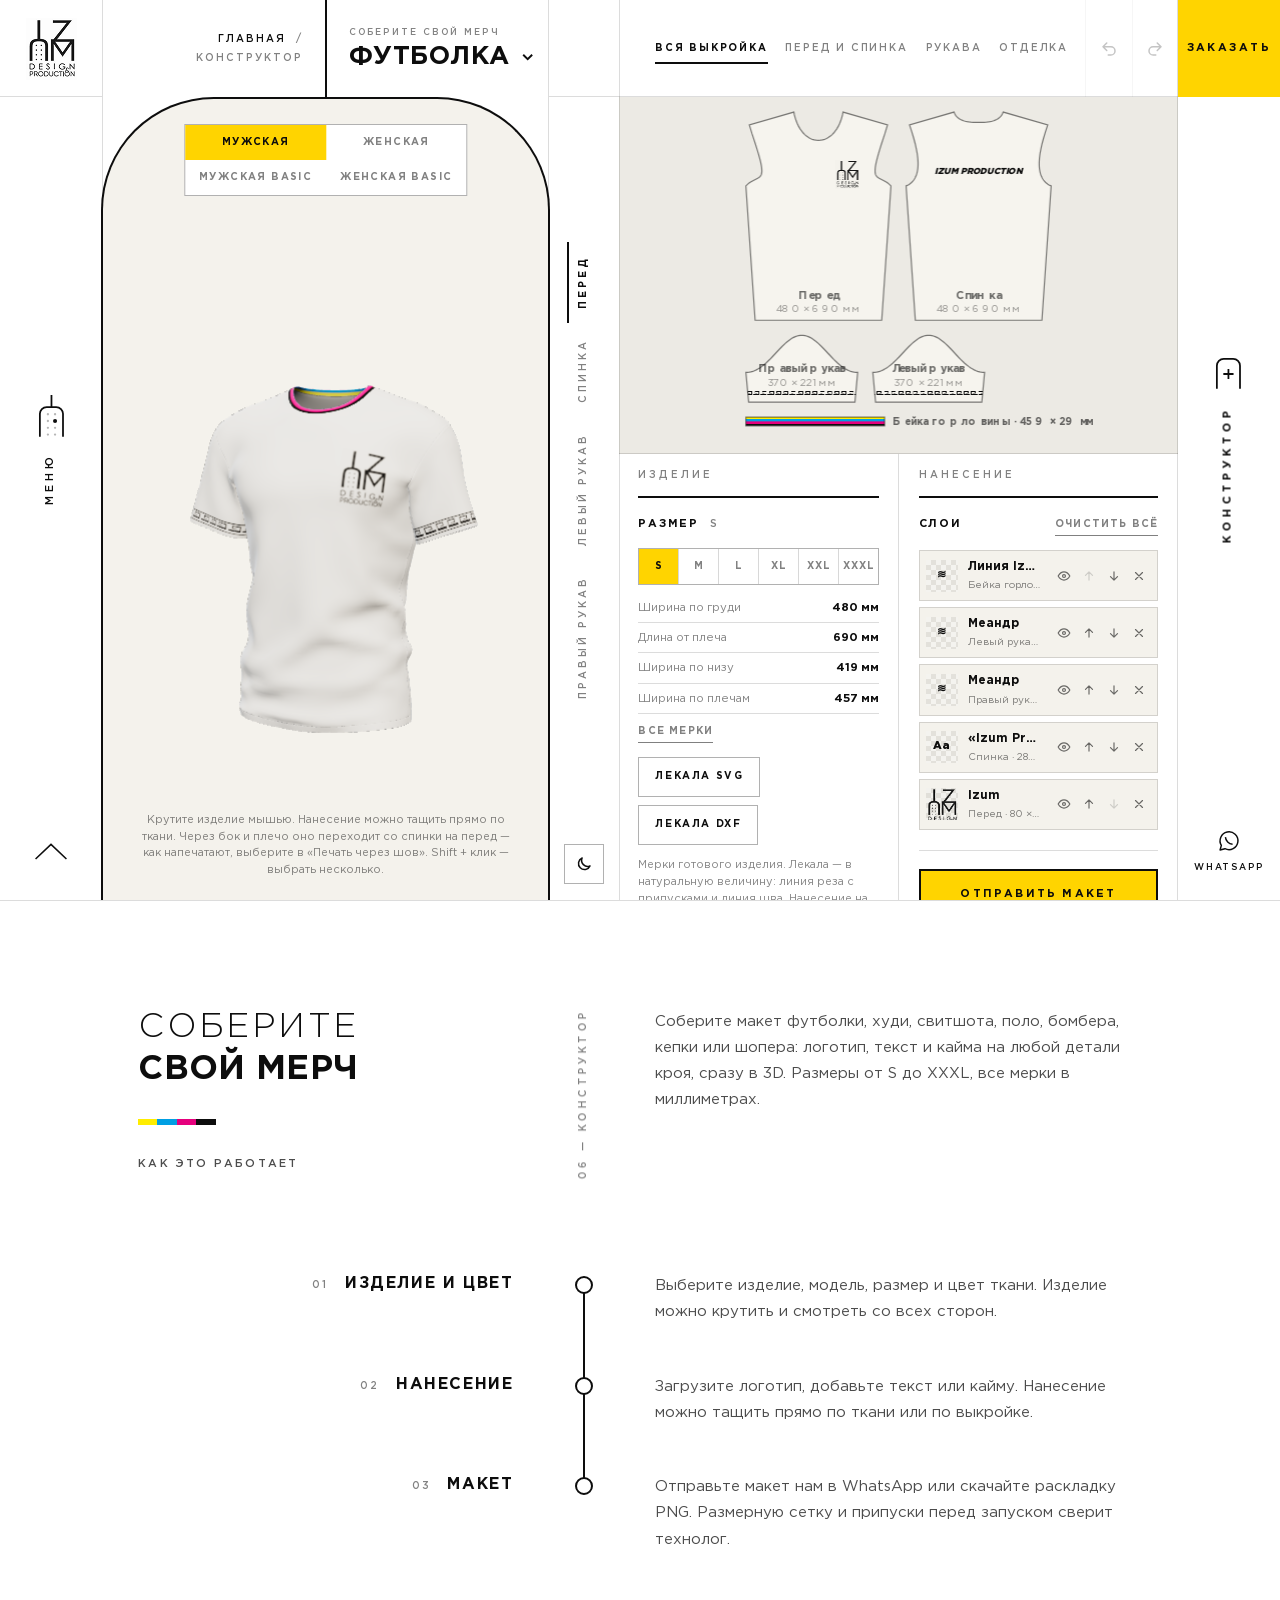
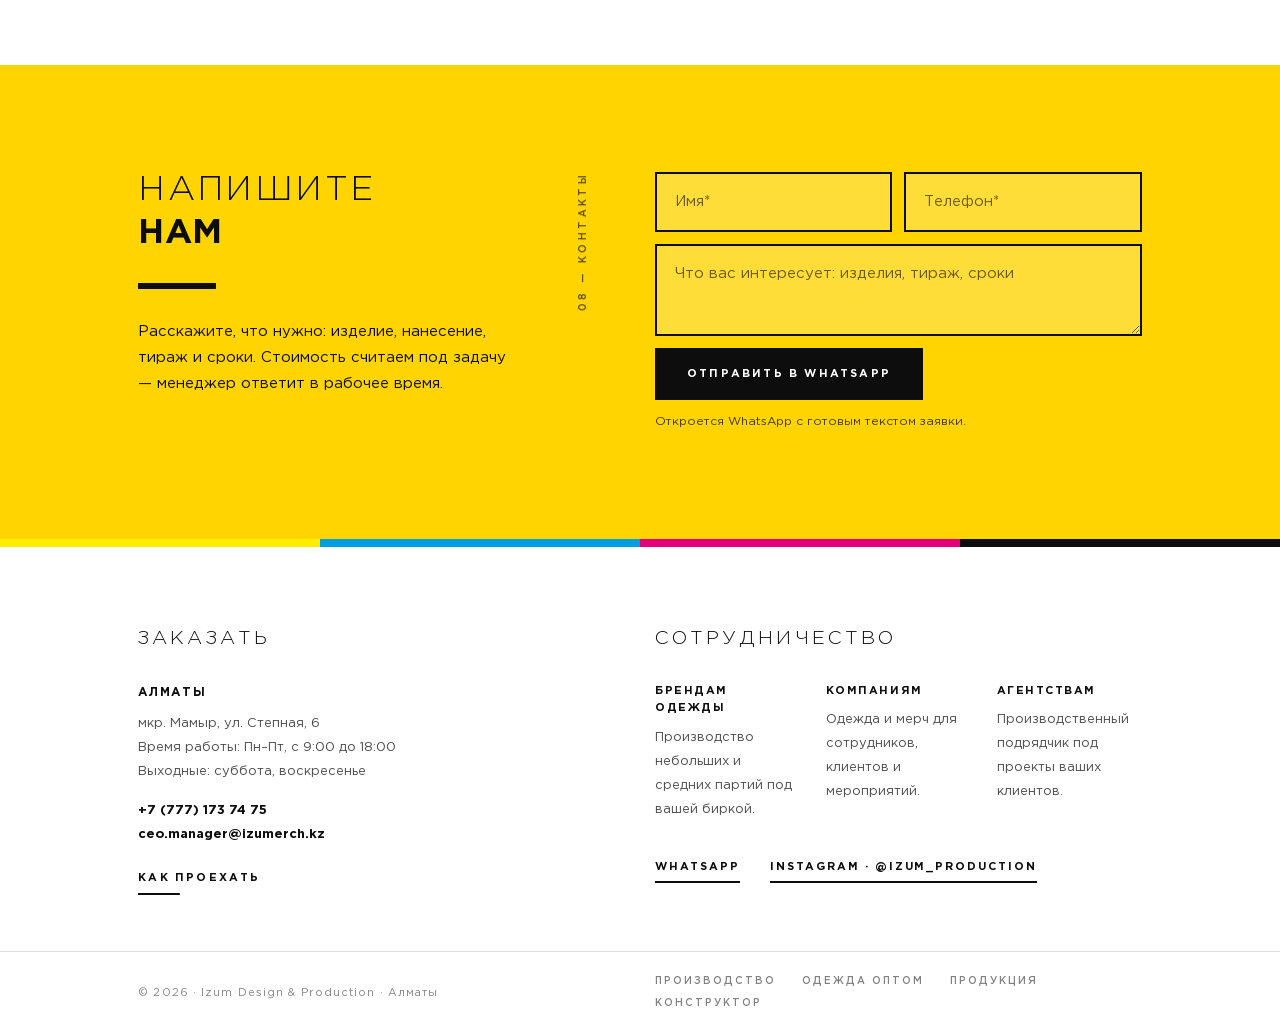
==== constructor.html @ 541c8b0f "Сайт Izum на сетке знака: главная, производство, опт, продукция, конструктор Статический сайт без сб" ====
<!doctype html>
<html lang="ru">
<head>
  <meta charset="utf-8">
  <meta name="viewport" content="width=device-width, initial-scale=1">
  <script>document.documentElement.classList.add("js")</script>
  <title>Соберите свой мерч — конструктор · Izum</title>
  <meta name="description" content="Соберите макет футболки, худи, свитшота, поло, бомбера, кепки или шопера: логотип, текст и кайма на любой детали кроя, сразу в 3D, размеры от S до XXXL, все мерки в миллиметрах.">
  <!-- Черновик: до запуска страница закрыта от поисковиков. -->
  <meta name="robots" content="noindex">
  <link rel="icon" href="img/izum-logo.png">
  <link rel="preload" href="fonts/GothamPro-Bold.woff2" as="font" type="font/woff2" crossorigin>
  <link rel="preload" href="fonts/GothamPro-Light.woff2" as="font" type="font/woff2" crossorigin>
  <link rel="stylesheet" href="css/site.css?v=1118c">
  <link rel="stylesheet" href="css/pages.css?v=1118c">
  <link rel="stylesheet" href="css/constructor.css?v=1118c">
  <script type="importmap">{ "imports": { "three": "./js/vendor/three.module.min.js" } }</script>
</head>
<body class="mk-page" data-theme="light" data-page="5">
  <!-- Сетка страницы взята из знака Izum: ножки арки U и ножки M продолжены вниз на всю страницу (.frame). -->
  <div class="frame" aria-hidden="true"><i></i><i></i></div>

  <!-- Левая стойка: знак, меню (арка с восемью точками — восемь разделов), наверх -->
  <aside class="rail rail-l">
    <a class="rail-logo" href="index.html" aria-label="Izum Design &amp; Production — на главную">
      <img src="img/izum-logo.png" srcset="img/izum-logo.png 1x, img/izum-logo-2x.png 2x" width="51" height="62" alt="Izum Design &amp; Production">
    </a>
    <button class="rail-menu" id="menuBtn" type="button" aria-expanded="false" aria-controls="menu">
      <svg class="glyph" viewBox="0 -15 39.5 61.5" aria-hidden="true">
        <path d="M19.8-15V2.75M2.75 46.5V12.75a10 10 0 0 1 10-10h14a10 10 0 0 1 10 10V46.5"/>
        <g id="navDots">
          <circle cx="14.55" cy="13.3" r="1.7"/><circle cx="14.55" cy="23.2" r="1.7"/><circle cx="14.55" cy="33.2" r="1.7"/><circle cx="14.55" cy="43.2" r="1.7"/>
          <circle cx="25.05" cy="13.3" r="1.7"/><circle cx="25.05" cy="23.2" r="1.7"/><circle cx="25.05" cy="33.2" r="1.7"/><circle cx="25.05" cy="43.2" r="1.7"/>
        </g>
      </svg>
      <span class="rail-menu-t" data-open="Меню" data-close="Закрыть">Меню</span>
    </button>
    <a class="rail-up" href="#top" aria-label="Наверх"><svg viewBox="0 0 44 24" aria-hidden="true"><path d="M2 22L22 3l20 19"/></svg></a>
  </aside>

  <!-- Правая стойка: заявка, конструктор и WhatsApp -->
  <aside class="rail rail-r">
    <a class="rail-cta" href="#contact">Заказать</a>
    <a class="rail-mk" href="constructor.html" aria-current="page">
      <svg viewBox="0 0 39.5 49.5" aria-hidden="true"><path d="M2.75 46.5V12.75a10 10 0 0 1 10-10h14a10 10 0 0 1 10 10V46.5"/><path class="plus" d="M19.75 17.5v15M12.25 25h15"/></svg>
      <span>Конструктор</span>
    </a>
    <a class="rail-wa" href="https://wa.me/77771737475" target="_blank" rel="noopener" aria-label="Написать в WhatsApp">
      <svg viewBox="0 0 32 32" aria-hidden="true"><path d="M5 27l1.6-5.6A11 11 0 1 1 11 25.5z"/><path d="M11.6 11.2c.4 4.6 4 8.400 8.800 8.800"/></svg>
      <span>WhatsApp</span>
    </a>
  </aside>

  <!-- Меню во весь экран -->
  <div class="menu" id="menu" aria-hidden="true">
    <div class="frame frame-in" aria-hidden="true"><i></i><i></i></div>
    <div class="menu-grid">
      <nav class="menu-nav" aria-label="Разделы">
        <a href="index.html"><i>01</i>Главная</a>
        <a href="index.html#about"><i>02</i>О компании</a>
        <a href="production.html"><i>03</i>Производство</a>
        <a href="wholesale.html"><i>04</i>Одежда оптом</a>
        <a href="products.html"><i>05</i>Продукция</a>
        <a href="constructor.html" aria-current="page"><i>06</i>Конструктор</a>
        <a href="index.html#process"><i>07</i>Как работаем</a>
        <a href="#contact"><i>08</i>Контакты</a>
      </nav>
      <div class="menu-side">
        <button class="menu-x" id="menuX" type="button" aria-label="Закрыть меню">
          <svg viewBox="0 0 100 100" preserveAspectRatio="none" aria-hidden="true"><path d="M0 0L100 100M100 0L0 100" vector-effect="non-scaling-stroke"/></svg>
          <span>Закрыть</span>
        </button>
        <div class="menu-contacts">
          <a href="tel:+77771737475">+7 (777) 173 74 75</a>
          <a href="mailto:ceo.manager@izumerch.kz">ceo.manager@izumerch.kz</a>
          <span>Алматы, мкр. Мамыр, ул. Степная, 6 · Пн–Пт, 9:00–18:00</span>
        </div>
      </div>
    </div>
  </div>

  <main>
    <!--
      Конструктор макета. Механика — js/constructor.js (перенесён с прошлого сайта без изменений, ищет элементы по id).
      Раскладка — знак: стойка I входит в арку U, в арке — изделие в 3D; просвет между буквами — переключатель вида;
      колонка M — выкройка и настройки.
    -->
    <section class="mk" id="mk">
      <div class="mk-dropmsg" aria-hidden="true"><span>Отпустите — изображение добавится.<br>На изделии или выкройке оно встанет в это место.</span></div>

      <!-- строка шапки, колонка арки: слева от стойки — где мы, справа — изделие -->
      <i class="mk-stem" aria-hidden="true"></i>
      <div class="mk-top">
        <nav class="crumbs" aria-label="Вы здесь"><a href="index.html">Главная</a><span>Конструктор</span></nav>
        <div class="mk-title">
          <p class="eyebrow">Соберите свой мерч</p>
          <div class="mk-prodbox">
            <h1><button type="button" class="mk-prod" id="prod" aria-haspopup="listbox" aria-expanded="false" title="Выбрать изделие"><span id="prodName">Футболка</span><svg viewBox="0 0 24 24" aria-hidden="true"><path d="M5 9l7 7 7-7"/></svg></button></h1>
            <div class="mk-prods" id="prods" role="listbox" aria-label="Изделие" hidden></div>
          </div>
        </div>
      </div>

      <!-- строка шапки, колонка M: вкладки выкройки, отмена и возврат -->
      <div class="mk-tabrow">
        <div class="mk-tabs" id="tabs">
          <button type="button" data-tab="all" class="on">Вся выкройка</button>
          <button type="button" data-tab="body">Перед и спинка</button>
          <button type="button" data-tab="sleeves">Рукава</button>
          <button type="button" data-tab="parts" hidden>Капюшон и карман</button>
          <button type="button" data-tab="trim">Отделка</button>
        </div>
        <div class="mk-hist">
          <button type="button" id="undo" title="Отменить (Ctrl+Z)" aria-label="Отменить" disabled></button>
          <button type="button" id="redo" title="Вернуть (Ctrl+Y)" aria-label="Вернуть" disabled></button>
        </div>
      </div>

      <!-- U: изделие в арке -->
      <section class="mk-stage" id="stage" aria-label="Изделие в 3D">
        <div class="mk-models" id="models" aria-label="Модель"></div>
        <div class="mk-tools" id="tools3d" hidden aria-label="Управление нанесением"></div>
        <p class="mk-hint" id="hint">Крутите изделие мышью. Нанесение можно тащить прямо по ткани. Через бок и плечо оно переходит со спинки на перед — как напечатают, выберите в «Печать через шов». Shift + клик — выбрать несколько.</p>
        <p class="mk-load" id="load">Загружаем модель…</p>
      </section>

      <!-- шов: с какой стороны смотреть -->
      <div class="mk-seam">
        <div class="mk-views" id="views">
          <button type="button" data-view="front" class="on">Перед</button>
          <button type="button" data-view="back">Спинка</button>
          <button type="button" data-view="left">Левый рукав</button>
          <button type="button" data-view="right">Правый рукав</button>
        </div>
        <button type="button" class="mk-theme" id="theme" aria-pressed="false" title="Тёмный режим" aria-label="Тёмный режим">
          <svg class="moon" viewBox="0 0 24 24" aria-hidden="true"><path d="M20 14.5A8 8 0 0 1 9.5 4 8 8 0 1 0 20 14.5z"/></svg>
          <svg class="sun" viewBox="0 0 24 24" aria-hidden="true"><circle cx="12" cy="12" r="4"/><path d="M12 2.5v2.2M12 19.3v2.2M2.5 12h2.2M19.3 12h2.2M5.3 5.3l1.6 1.6M17.1 17.1l1.6 1.6M5.3 18.7l1.6-1.6M17.1 6.9l1.6-1.6"/></svg>
        </button>
      </div>

      <!-- M: выкройка -->
      <section class="mk-pattern" aria-label="Выкройка">
        <div class="mk-flat" id="flat"><canvas id="pat"></canvas><div class="mk-tools" id="tools2d" hidden aria-label="Управление нанесением"></div></div>
      </section>

      <!-- M: настройки в две колонки по оси галочки M -->
      <aside class="mk-panel" aria-label="Настройки макета">
        <div class="mk-col" data-t="Изделие">
          <div class="mk-group" id="sizeBox" hidden>
            <h2>Размер <b id="sizeName"></b></h2>
            <div class="mk-seg" id="sizes" aria-label="Размер изделия"></div>
            <dl class="mk-chart" id="chart"></dl>
            <details class="mk-more">
              <summary>Все мерки</summary>
              <dl class="mk-chart" id="chartMore"></dl>
            </details>
            <div class="mk-add">
              <a class="mk-btn mk-ghost" id="lekSvg" download>Лекала SVG</a>
              <a class="mk-btn mk-ghost" id="lekDxf" download>Лекала DXF</a>
            </div>
            <p class="mk-note">Мерки готового изделия. Лекала — в натуральную величину: линия реза с припусками и линия шва. Нанесение на всех размерах остаётся одного размера и на том же расстоянии от середины и верха детали.</p>
          </div>

          <div class="mk-group">
            <h2>Цвет ткани</h2>
            <div class="mk-colors" id="fabric"></div>
            <label class="mk-switch"><input type="checkbox" id="contrast" role="switch" checked><span>Контраст нанесений</span></label>
            <p class="mk-note">Нанесение, которое сливается с тканью (жёлтый узор на белой, белый знак на жёлтой), печатается чёрным или белым. Выключите, чтобы оставить свои цвета.</p>
          </div>

          <div class="mk-group">
            <h2>Мои изображения <b id="libCount"></b></h2>
            <label class="mk-drop" id="drop">
              <input type="file" id="file" accept="image/png,image/jpeg,image/webp,image/svg+xml" multiple hidden>
              <svg viewBox="0 0 24 24" aria-hidden="true"><path d="M12 16V5M7 10l5-5 5 5M5 19h14"/></svg>
              <span><b>Загрузить изображения</b>или перетащите файлы в это окно</span>
            </label>
            <div class="mk-lib" id="lib"></div>
            <p class="mk-note" id="libNote" hidden></p>
          </div>

          <div class="mk-group">
            <h2>Добавить</h2>
            <div class="mk-add">
              <button type="button" class="mk-btn" id="addText">Текст</button>
              <button type="button" class="mk-btn" id="addBand">Кайма</button>
            </div>
          </div>
        </div>

        <div class="mk-col" data-t="Нанесение">
          <div class="mk-group" id="multi" hidden>
            <h2 id="multiTitle">Выбрано</h2>
            <div class="mk-align" id="multiAlign"></div>
            <p class="mk-note">Выравнивание считается от детали: на разных деталях «по верху» — на одной высоте, на двух рукавах — на одном расстоянии от низа и от переда.</p>
            <div class="mk-add"><button type="button" class="mk-btn mk-ghost" data-act="del">Удалить выбранные</button></div>
          </div>

          <div class="mk-group" id="props" hidden>
            <h2 id="propsTitle">Нанесение</h2>
            <label class="mk-row" data-for="text">Текст<input type="text" id="pText" maxlength="40"></label>
            <label class="mk-row" data-for="text">Шрифт
              <select id="pFont">
                <option value="gotham">Gotham Black</option>
                <option value="bold">Gotham Bold</option>
                <option value="serif">С засечками</option>
                <option value="impact">Impact</option>
              </select>
            </label>
            <label class="mk-row" data-for="band">Узор
              <select id="pOrn"></select>
            </label>
            <div class="mk-row">Деталь
              <select id="pPiece"></select>
            </div>
            <label class="mk-row"><span id="pSizeName">Ширина</span><input type="range" id="pSize" min="1" max="60" step="0.1"><output id="pSizeOut"></output></label>
            <div class="mk-row mk-wide" data-for="free">Печать через шов
              <div class="mk-seg" id="pMode">
                <button type="button" data-mode="press" title="Печать на сшитой вещи (DTF, шелкография, термоперенос): одна плоская картинка поверх шва">На изделии</button>
                <button type="button" data-mode="cut" title="Каждую деталь печатают отдельно до пошива: принт ровный на каждой детали, половинки сходятся на шве">По крою</button>
                <button type="button" data-mode="clip" title="Только на своей детали, по шву обрезается">Обрезать</button>
              </div>
              <small id="pModeNote"></small>
            </div>
            <div class="mk-row mk-wide" id="pPairRow" hidden>Второй рукав
              <div class="mk-seg" id="pPair">
                <button type="button" data-pair="">Нет</button>
                <button type="button" data-pair="align" title="Та же картинка в том же месте второго рукава">Выровнять</button>
                <button type="button" data-pair="mirror" title="Отражённая картинка в том же месте второго рукава">Зеркало</button>
              </div>
              <small>Копия на втором рукаве стоит на той же высоте и так же близко к переду. Она меняется вместе с этим нанесением.</small>
            </div>
            <label class="mk-row" data-for="free">Поворот<input type="range" id="pRot" min="-180" max="180" step="1"><output id="pRotOut"></output></label>
            <div class="mk-row"><span id="pInkName">Цвет</span>
              <div class="mk-inks" id="pInk">
                <button type="button" data-ink="">как есть</button>
                <button type="button" data-ink="#ffffff" style="--c:#fff" title="Белый"></button>
                <button type="button" data-ink="#0d0d0d" style="--c:#0d0d0d" title="Чёрный"></button>
                <button type="button" data-ink="#ffd400" style="--c:#ffd400" title="Жёлтый"></button>
                <button type="button" id="pInkOwn" class="own" title="Свой цвет" aria-label="Свой цвет нанесения"></button>
              </div>
            </div>
            <p class="mk-note" id="pInkAuto" hidden></p>
            <p class="mk-note mk-warn" id="pFade" hidden>Изображение почти сливается с тканью. <button type="button" id="pFadeFix">Перекрасить в контрастный</button> — или выберите свой цвет заливки.</p>
            <div class="mk-add">
              <button type="button" class="mk-btn mk-ghost" id="pDup">Дублировать</button>
              <button type="button" class="mk-btn mk-ghost" id="pDel">Удалить</button>
            </div>
          </div>

          <div class="mk-group">
            <div class="mk-head"><h2>Слои</h2><button type="button" class="mk-mini" id="clear" hidden>Очистить всё</button></div>
            <ol class="mk-layers" id="layers"></ol>
          </div>

          <div class="mk-group mk-send">
            <button type="button" class="btn" id="send">Отправить макет</button>
            <button type="button" class="mk-btn mk-ghost" id="png">Скачать раскладку PNG</button>
            <p class="mk-note" id="noteSizes">Лекала построены по 3D-модели: детали симметричны, сшиваемые срезы равны по длине. Размерная сетка и припуски на швы типовые — перед запуском в работу их сверит технолог.</p>
            <p class="mk-note" id="noteDraw" hidden>Лекала построены по чертежу, по которому собрана 3D-модель. Сама модель — размер L у мужской и M у женской, на остальных размерах она растягивается. Градация размеров и припуски на швы типовые — перед запуском в работу их сверит технолог.</p>
            <p class="mk-note" id="noteOne" hidden>У этого изделия модель одного размера: мужская — примерно L, женская — примерно M. Размерный ряд и лекала под раскрой для него пока не подключены, размер уточнит менеджер.</p>
          </div>
        </div>
      </aside>
    </section>

    <!-- ============ Как это работает ============ -->
    <section class="s" id="how">
      <div class="s-grid">
        <div class="col-a">
          <h2 class="hd" data-rev><span class="hd-a">Соберите</span><span class="hd-b">свой мерч</span></h2>
          <p class="sub" data-rev>Как это работает</p>
        </div>
        <div class="spine"><span>06 — Конструктор</span></div>
        <div class="col-b">
          <p data-rev>Соберите макет футболки, худи, свитшота, поло, бомбера, кепки или шопера: логотип, текст и кайма на любой детали кроя, сразу в 3D. Размеры от S до XXXL, все мерки в миллиметрах.</p>
        </div>
        <ol class="flow">
          <li data-rev><div class="flow-a"><i>01</i><h3>Изделие и цвет</h3></div><div class="flow-b"><p>Выберите изделие, модель, размер и цвет ткани. Изделие можно крутить и смотреть со всех сторон.</p></div></li>
          <li data-rev><div class="flow-a"><i>02</i><h3>Нанесение</h3></div><div class="flow-b"><p>Загрузите логотип, добавьте текст или кайму. Нанесение можно тащить прямо по ткани или по выкройке.</p></div></li>
          <li data-rev><div class="flow-a"><i>03</i><h3>Макет</h3></div><div class="flow-b"><p>Отправьте макет нам в WhatsApp или скачайте раскладку PNG. Размерную сетку и припуски перед запуском сверит технолог.</p></div></li>
        </ol>
      </div>
    </section>

    <!-- ============ Заявка ============ -->
    <section class="s s-plate" id="contact" data-dot="7">
      <div class="s-grid">
        <div class="col-a">
          <h2 class="hd hd-plain" data-rev><span class="hd-a">Напишите</span><span class="hd-b">нам</span></h2>
          <p data-rev>Расскажите, что нужно: изделие, нанесение, тираж и сроки. Стоимость считаем под задачу — менеджер ответит в рабочее время.</p>
        </div>
        <div class="spine"><span>08 — Контакты</span></div>
        <div class="col-b">
          <form class="form" data-lead="Заявка со страницы конструктора" data-rev>
            <input name="name" data-label="Имя" placeholder="Имя*" required autocomplete="name" aria-label="Имя">
            <input name="phone" data-label="Телефон" type="tel" placeholder="Телефон*" required autocomplete="tel" aria-label="Телефон">
            <textarea name="what" data-label="Что нужно" placeholder="Что вас интересует: изделия, тираж, сроки" rows="2" aria-label="Что нужно"></textarea>
            <button class="btn btn-fill" type="submit">Отправить в WhatsApp</button>
            <small data-note>Откроется WhatsApp с готовым текстом заявки.</small>
          </form>
        </div>
      </div>
    </section>
  </main>

  <footer class="s foot">
    <div class="izum-line" aria-hidden="true"></div>
    <div class="s-grid">
      <div class="col-a">
        <h3 class="foot-h">Заказать</h3>
        <b class="foot-city">Алматы</b>
        <p>мкр. Мамыр, ул. Степная, 6<br>Время работы: Пн–Пт, с 9:00 до 18:00<br>Выходные: суббота, воскресенье</p>
        <p><a href="tel:+77771737475">+7 (777) 173 74 75</a><br><a href="mailto:ceo.manager@izumerch.kz">ceo.manager@izumerch.kz</a></p>
        <a class="more" href="https://2gis.kz/almaty/search/%D0%90%D0%BB%D0%BC%D0%B0%D1%82%D1%8B%2C%20%D0%9C%D0%B0%D0%BC%D1%8B%D1%80%2C%20%D0%A1%D1%82%D0%B5%D0%BF%D0%BD%D0%B0%D1%8F%20%D1%83%D0%BB%D0%B8%D1%86%D0%B0%2C%206" target="_blank" rel="noopener">Как проехать</a>
      </div>
      <div class="spine"></div>
      <div class="col-b foot-b">
        <h3 class="foot-h">Сотрудничество</h3>
        <div class="foot-cols">
          <div><b>Брендам одежды</b><p>Производство небольших и средних партий под вашей биркой.</p></div>
          <div><b>Компаниям</b><p>Одежда и мерч для сотрудников, клиентов и мероприятий.</p></div>
          <div><b>Агентствам</b><p>Производственный подрядчик под проекты ваших клиентов.</p></div>
        </div>
        <div class="foot-soc">
          <a href="https://wa.me/77771737475" target="_blank" rel="noopener">WhatsApp</a>
          <a href="https://www.instagram.com/izum_production" target="_blank" rel="noopener">Instagram · @izum_production</a>
        </div>
      </div>
    </div>
    <div class="s-grid foot-end">
      <p class="foot-copy">© 2026 · Izum Design &amp; Production · Алматы</p>
      <nav class="foot-nav" aria-label="Страницы">
        <a href="production.html">Производство</a>
        <a href="wholesale.html">Одежда оптом</a>
        <a href="products.html">Продукция</a>
        <a href="constructor.html">Конструктор</a>
      </nav>
    </div>
  </footer>

  <div class="mk-picker" id="picker" hidden role="dialog" aria-label="Выбор цвета">
    <div class="pk-sv" title="Насыщенность и яркость"><i></i></div>
    <div class="pk-hue" title="Оттенок"><i></i></div>
    <div class="pk-row">
      <span class="pk-now"></span>
      <input type="text" class="pk-hex" maxlength="7" spellcheck="false" autocomplete="off" aria-label="Код цвета">
      <button type="button" class="pk-drop" title="Взять цвет с экрана" aria-label="Пипетка"><svg viewBox="0 0 24 24" aria-hidden="true"><path d="M14 6l4 4M11 9l-7 7v4h4l7-7M13 7l2-2a2.1 2.1 0 0 1 3 0l1 1a2.1 2.1 0 0 1 0 3l-2 2"/></svg></button>
      <button type="button" class="pk-ok">Готово</button>
    </div>
    <div class="pk-last" hidden></div>
  </div>

  <script src="js/site.js?v=1118c"></script>
  <script type="module" src="js/constructor.js?v=1118c"></script>
</body>
</html>
---- css/site.css ----
/* Izum Design & Production — сайт на сетке знака.
   Знак: монолиния, буквы I Z U M стоят 2×2 и делят штрихи. Со знака сняты:
   · колонки: арка (U) 41,55 % · просвет 6,51 % · M 51,94 % ширины знака;
   · ось стойки I — 20,8 % (середина арки); плечо арки — 25,25 % её ширины;
   · диагональ Z: от 88,85 % (верх) к 54,65 % (середина); галочка M: вершина 50 % ширины, 68 % высоты;
   · точки в арке: 2 столбца × 4 ряда (ряды 28,6 / 49,9 / 71,4 / 92,9 % высоты арки). */

@font-face { font-family: "Gotham Pro"; src: url("../fonts/GothamPro-Light.woff2") format("woff2"); font-weight: 300; font-display: swap; }
@font-face { font-family: "Gotham Pro"; src: url("../fonts/GothamPro.woff2") format("woff2"); font-weight: 400; font-display: swap; }
@font-face { font-family: "Gotham Pro"; src: url("../fonts/GothamPro-Medium.woff2") format("woff2"); font-weight: 500; font-display: swap; }
@font-face { font-family: "Gotham Pro"; src: url("../fonts/GothamPro-Bold.woff2") format("woff2"); font-weight: 700; font-display: swap; }
@font-face { font-family: "Gotham Pro"; src: url("../fonts/GothamPro-Black.woff2") format("woff2"); font-weight: 900; font-display: swap; }

:root {
  --ink: #0d0d0d;
  --paper: #ffffff;
  --soft: #f4f2ec;
  --text: rgba(13, 13, 13, .74);
  --mute: rgba(13, 13, 13, .52);
  --hair: rgba(13, 13, 13, .14);
  /* Цвет задаёт site.js (восемь точек в арке): --plate — заливка плашек, --on-plate — текст поверх. */
  --accent: #ffd400;
  --plate: #ffd400;
  --on-plate: #0d0d0d;
  --on-accent: #0d0d0d;
  /* Фирменная линия Izum: четыре равные части, порядок не менять. */
  --izum-line: linear-gradient(90deg, #ffed00 0 25%, #009fe3 25% 50%, #e5007d 50% 75%, #0d0d0d 75% 100%);

  --rail: clamp(72px, 8vw, 128px);
  --grid: var(--rail) minmax(0, 41.55fr) minmax(0, 6.51fr) minmax(0, 51.94fr) var(--rail);
  --hh: clamp(70px, 10.8vh, 98px);
  --pad: clamp(64px, 8.4vw, 128px);
  --in: clamp(20px, 2.8vw, 46px);
  --ease: cubic-bezier(.2, .7, .2, 1);
}

*, *::before, *::after { box-sizing: border-box; }
html { scroll-behavior: smooth; -webkit-text-size-adjust: 100%; }
body { margin: 0; background: var(--paper); color: var(--ink); font: 400 15px/1.6 "Gotham Pro", "Montserrat", "Helvetica Neue", Arial, sans-serif; -webkit-font-smoothing: antialiased; overflow-x: hidden; }
img, svg, canvas { display: block; max-width: 100%; }
a { color: inherit; }
button { font: inherit; color: inherit; }
:focus-visible { outline: 2px solid var(--ink); outline-offset: 3px; }
::selection { background: var(--plate); color: var(--on-plate); }

/* ---------- Сетка: четыре линии — ножки арки и ножки M ---------- */
.frame { position: fixed; inset: 0; z-index: 1; display: grid; grid-template-columns: var(--grid); pointer-events: none; }
.frame i { border-left: 1px solid var(--hair); border-right: 1px solid var(--hair); }
.frame i:first-child { grid-column: 2; }
.frame i:last-child { grid-column: 4; }
.frame-in { position: absolute; z-index: 1; }

/* ---------- Стойки ---------- */
.rail { position: fixed; top: 0; bottom: 0; z-index: 20; width: var(--rail); display: flex; flex-direction: column; align-items: center; justify-content: space-between; pointer-events: none; }
.rail > * { pointer-events: auto; }
.rail-l { left: 0; }
.rail-r { right: 0; }
.rail-logo { width: 100%; height: var(--hh); display: grid; place-items: center; }
.rail-logo img { width: auto; height: min(62px, calc(var(--hh) - 20px)); }
.rail-menu { appearance: none; border: 0; background: none; width: 100%; padding: 22px 0; display: grid; justify-items: center; gap: 16px; cursor: pointer; }
.glyph { width: clamp(24px, 2.1vw, 30px); overflow: visible; fill: none; stroke: var(--ink); stroke-width: 2.6; }
.glyph circle { stroke: none; fill: rgba(13, 13, 13, .3); transform-box: fill-box; transform-origin: center; transition: transform .4s var(--ease), fill .3s; }
.glyph circle.on { fill: var(--ink); transform: scale(1.75); }
.rail-menu:hover .glyph circle { fill: var(--ink); }
.rail-menu-t { writing-mode: vertical-rl; transform: rotate(180deg); font-weight: 500; font-size: 11px; letter-spacing: .36em; text-transform: uppercase; }
.rail-up { width: 100%; height: var(--hh); display: grid; place-items: center; opacity: 0; visibility: hidden; transition: opacity .4s, visibility 0s .4s; }
.rail-up svg { width: 34px; fill: none; stroke: var(--ink); stroke-width: 2; }
.scrolled .rail-up { opacity: 1; visibility: visible; transition: opacity .4s; }
.rail-cta { width: 100%; height: var(--hh); display: grid; place-items: center; background: var(--plate); color: var(--on-plate); text-decoration: none; font-weight: 700; font-size: 11px; letter-spacing: .22em; text-transform: uppercase; transition: background .3s, color .3s; }
.rail-cta:hover { background: var(--ink); color: #fff; }
.rail-wa { width: 100%; height: var(--hh); display: grid; place-content: center; justify-items: center; gap: 6px; text-decoration: none; font-weight: 500; font-size: 9px; letter-spacing: .2em; text-transform: uppercase; }
.rail-wa svg { width: 26px; fill: none; stroke: var(--ink); stroke-width: 1.8; stroke-linejoin: round; }
.rail-wa:hover svg { stroke-width: 2.6; }
/* конструктор — напротив «Меню»: арка, в которую ставят своё */
.rail-mk { width: 100%; padding: 22px 0; display: grid; justify-items: center; gap: 16px; text-decoration: none; }
.rail-mk svg { width: clamp(24px, 2.1vw, 30px); overflow: visible; fill: none; stroke: var(--ink); stroke-width: 2.6; }
.rail-mk .plus { transform-box: fill-box; transform-origin: center; transition: transform .5s var(--ease); }
.rail-mk:hover .plus { transform: rotate(90deg) scale(1.25); }
.rail-mk span { writing-mode: vertical-rl; transform: rotate(180deg); font-weight: 500; font-size: 11px; letter-spacing: .36em; text-transform: uppercase; }
.rail-mk[aria-current] span { font-weight: 700; }

/* ---------- Меню ---------- */
.menu { position: fixed; inset: 0; z-index: 15; background: var(--paper); opacity: 0; visibility: hidden; transition: opacity .45s var(--ease), visibility 0s .45s; }
.menu-open .menu { opacity: 1; visibility: visible; transition: opacity .45s var(--ease); }
.menu-open body { overflow: hidden; }
.menu-grid { position: relative; z-index: 2; height: 100%; display: grid; grid-template-columns: var(--grid); }
.menu-nav { grid-column: 2; display: flex; flex-direction: column; justify-content: center; gap: clamp(4px, 1.3vh, 14px); padding: var(--hh) var(--in) 0; }
.menu-nav a { display: flex; align-items: baseline; gap: 18px; padding: 4px 0; text-decoration: none; font-weight: 300; font-size: clamp(19px, 3.5vh, 34px); letter-spacing: .08em; text-transform: uppercase; opacity: 0; transform: translateX(-18px); transition: opacity .5s var(--ease), transform .5s var(--ease); }
.menu-open .menu-nav a { opacity: 1; transform: none; }
.menu-nav a:nth-child(2) { transition-delay: .04s; } .menu-nav a:nth-child(3) { transition-delay: .08s; } .menu-nav a:nth-child(4) { transition-delay: .12s; }
.menu-nav a:nth-child(5) { transition-delay: .16s; } .menu-nav a:nth-child(6) { transition-delay: .2s; } .menu-nav a:nth-child(7) { transition-delay: .24s; } .menu-nav a:nth-child(8) { transition-delay: .28s; }
.menu-nav i { flex: none; width: 24px; font-style: normal; font-weight: 500; font-size: 10px; letter-spacing: .2em; color: var(--mute); }
.menu-nav a:hover, .menu-nav a.on, .menu-nav a[aria-current] { font-weight: 700; }
.menu-nav a.on i { color: var(--ink); }
.menu-side { grid-column: 4; display: grid; grid-template-rows: minmax(0, 1fr) auto; padding-top: var(--hh); }
.menu-x { appearance: none; border: 0; background: none; position: relative; display: grid; place-items: center; cursor: pointer; }
.menu-x svg { position: absolute; inset: 0; width: 100%; height: 100%; fill: none; stroke: var(--hair); stroke-width: 1; transition: stroke .3s; }
.menu-x:hover svg { stroke: var(--ink); }
.menu-x span { position: relative; padding: 10px 18px; background: var(--paper); font-weight: 500; font-size: 11px; letter-spacing: .3em; text-transform: uppercase; }
.menu-contacts { display: grid; gap: 6px; padding: 24px var(--in) 30px; border-top: 1px solid var(--hair); font-size: 13px; }
.menu-contacts a { text-decoration: none; font-weight: 700; letter-spacing: .04em; }
.menu-contacts span { color: var(--mute); }

/* ---------- Типографика ---------- */
.eyebrow { margin: 0 0 20px; font-weight: 500; font-size: 11px; line-height: 1.4; letter-spacing: .24em; text-transform: uppercase; color: var(--mute); }
/* Заголовок в две строки, как подпись знака: верхняя — тонкая вразрядку, нижняя — плотная жирная. */
.hd { margin: 0; display: grid; justify-items: start; gap: .1em; text-transform: uppercase; font-size: clamp(23px, 2.7vw, 40px); line-height: 1.12; }
.hd-a { font-weight: 300; letter-spacing: .07em; }
.hd-b { font-weight: 700; letter-spacing: .01em; }
.hd::after { content: ""; width: 78px; height: 6px; margin-top: .75em; background: var(--izum-line); }
.hd-plain::after { background: currentColor; }
.sub { margin: 18px 0 0; font-weight: 500; font-size: 11px; letter-spacing: .2em; text-transform: uppercase; color: var(--mute); }
.s p { margin: 0 0 1.15em; max-width: 56ch; color: var(--text); line-height: 1.75; }
.s .hd + p, .s .eyebrow + .hd + p { margin-top: 30px; }
.note { margin-top: 28px !important; font-size: 14px; }
.h-sm { margin: 2.4em 0 .9em; font-weight: 700; font-size: 14px; letter-spacing: .13em; text-transform: uppercase; }
.h-sm:first-child { margin-top: 0; }
.more { display: inline-block; margin-top: 8px; padding-bottom: 7px; font-weight: 700; font-size: 11px; letter-spacing: .2em; text-transform: uppercase; text-decoration: none; background: linear-gradient(currentColor, currentColor) 0 100% / 34% 2px no-repeat; transition: background-size .5s var(--ease); }
.more:hover { background-size: 100% 2px; }

.btn { appearance: none; display: inline-flex; align-items: center; justify-content: center; min-height: 52px; padding: 0 30px; border: 2px solid var(--ink); border-radius: 0; background: transparent; color: var(--ink); font-weight: 700; font-size: 11px; letter-spacing: .2em; text-transform: uppercase; text-decoration: none; text-align: center; cursor: pointer; transition: background .3s, color .3s, border-color .3s; }
.btn:hover { background: var(--ink); color: #fff; }
.btn-fill { background: var(--ink); color: #fff; }
.btn-fill:hover { background: transparent; color: var(--ink); }
.btn-wide { width: 100%; max-width: 420px; margin-top: 22px; }
.btns { display: flex; flex-wrap: wrap; gap: 12px; }

/* ---------- Первый экран: знак во весь экран ---------- */
.hero { position: relative; }
.hero-grid { position: relative; display: grid; grid-template-columns: var(--grid); grid-template-rows: var(--hh) minmax(0, 1fr) minmax(0, 1fr); height: max(100svh, 620px); container-type: inline-size; }
.hero-grid > * { --C: calc(100cqw - 2 * var(--rail)); }
.hero-grid::before { content: ""; grid-column: 1 / -1; grid-row: 1; position: relative; z-index: 2; border-bottom: 1px solid var(--hair); }
/* в верхнем ряду знака между I и Z вертикалей нет — внутренние линии сетки здесь закрыты */
.hero-grid::after { content: ""; grid-column: 2 / 5; grid-row: 1 / 3; position: relative; z-index: 1; margin: 0 1px; background: var(--paper); }

.hero-copy { grid-column: 2 / 5; grid-row: 2; align-self: center; position: relative; z-index: 4; padding-left: calc(var(--C) * .208 + clamp(18px, 2.3cqw, 36px)); pointer-events: none; }
.hero-copy > * { pointer-events: auto; }
/* Высота блока считается от высоты экрана: ряд знака — половина экрана без шапки, текст обязан в него войти. */
.hero-copy .eyebrow { margin-bottom: clamp(8px, 2vh, 20px); }
.hd-xl { font-size: clamp(24px, min(3.9cqw, 5.7vh), 58px); line-height: 1.06; }
.hd-xl::after { width: clamp(84px, 9cqw, 132px); height: clamp(5px, .9vh, 8px); margin-top: .5em; }
.hero-lead { margin: clamp(10px, 2.2vh, 22px) 0 0; max-width: min(calc(var(--C) * .36), 440px); font-size: clamp(13px, min(1.15cqw, 1.72vh), 16px); line-height: 1.65; color: var(--text); }
.hero-copy .btns { margin-top: clamp(12px, 2.6vh, 26px); }
.hero-copy .btn { min-height: clamp(42px, 5.6vh, 52px); }

.hero-meta { grid-column: 2; grid-row: 2; align-self: end; justify-self: start; position: relative; z-index: 4; width: calc(var(--C) * .208); padding: 0 clamp(14px, 1.8cqw, 26px) clamp(16px, 3vh, 30px) 8px; display: grid; justify-items: end; text-align: right; }
.hero-count { font-weight: 500; font-size: 10px; letter-spacing: .24em; color: var(--mute); }
.hero-item { margin-top: 8px; font-weight: 700; font-size: clamp(12px, 1.15cqw, 16px); line-height: 1.25; letter-spacing: .1em; text-transform: uppercase; }
.hero-set { margin-top: 6px; font-weight: 500; font-size: 9px; line-height: 1.5; letter-spacing: .16em; text-transform: uppercase; color: var(--mute); }
.hero-nav { display: flex; gap: 6px; margin-top: 14px; }
.hero-nav button { appearance: none; width: 38px; height: 38px; display: grid; place-items: center; border: 2px solid var(--ink); background: var(--paper); cursor: pointer; transition: background .3s; }
.hero-nav button:hover { background: var(--ink); }
.hero-nav svg { width: 14px; fill: none; stroke: var(--ink); stroke-width: 2.4; }
.hero-nav button:hover svg { stroke: #fff; }

.hero-z, .hero-u, .hero-m { position: relative; z-index: 2; }
.hero-z { grid-column: 4; grid-row: 2; }
.hero-u { grid-column: 2; grid-row: 3; }
.hero-m { grid-column: 4; grid-row: 3; }
.cut { position: absolute; inset: 0; background: var(--soft); }
.cut img { position: absolute; inset: 0; width: 100%; height: 100%; object-fit: cover; opacity: 0; transition: opacity 1.2s var(--ease), transform 7s linear; transform: scale(1.06); }
.cut img.on { opacity: 1; transform: none; }
.cut-z { clip-path: polygon(78.53% 0, 100% 0, 100% 100%, 12.69% 100%); }
.cut-v { clip-path: polygon(0 0, 100% 0, 49.95% 68%); }
.plate { position: absolute; inset: 0; background: var(--plate); clip-path: polygon(0 0, 49.95% 68%, 100% 0, 100% 100%, 0 100%); transition: background .5s; }
.hero-cap { position: absolute; left: 0; right: 0; bottom: clamp(12px, 2.6vh, 26px); margin: 0; display: grid; justify-items: center; gap: 6px; color: var(--on-plate); text-align: center; }
.hero-cap b { font-weight: 500; font-size: 10px; letter-spacing: .26em; }
.hero-cap span { font-weight: 700; font-size: clamp(12px, 1.15cqw, 16px); letter-spacing: .14em; text-transform: uppercase; }

#turn { position: absolute; left: 50%; top: 53%; width: 62%; height: 84%; transform: translate(-50%, -50%); object-fit: contain; cursor: grab; touch-action: pan-y; transition: opacity .4s; }
#turn.grab { cursor: grabbing; }
#turn.swap { opacity: 0; }
.hero-shadow { position: absolute; left: 50%; bottom: 3.5%; width: 46%; height: 6%; transform: translateX(-50%); background: radial-gradient(closest-side, rgba(13, 13, 13, .2), rgba(13, 13, 13, 0)); }
/* восемь точек знака — восемь цветов: два столбца по четыре, ряды на высотах точек знака */
.dots button { appearance: none; position: absolute; width: clamp(16px, 1.7cqw, 24px); aspect-ratio: 1; margin: 0; padding: 0; transform: translate(-50%, -50%); border: 2px solid var(--ink); border-radius: 50%; background: var(--c); cursor: pointer; transition: transform .35s var(--ease), box-shadow .35s; }
.dots button:hover { transform: translate(-50%, -50%) scale(1.25); }
.dots button.on { box-shadow: 0 0 0 4px var(--paper), 0 0 0 6px var(--ink); }
.dots button:nth-child(-n+4) { left: 11%; }
.dots button:nth-child(n+5) { left: 89%; }
.dots button:nth-child(4n+1) { top: 28.6%; } .dots button:nth-child(4n+2) { top: 49.9%; } .dots button:nth-child(4n+3) { top: 71.4%; } .dots button:nth-child(4n+4) { top: 92.9%; }

.hero-lines { position: absolute; inset: 0; z-index: 3; width: 100%; height: 100%; overflow: visible; pointer-events: none; }
.hero-lines path { fill: none; stroke: var(--ink); stroke-width: 2; stroke-dasharray: var(--len, 0); stroke-dashoffset: var(--len, 0); }
.hero.ready .hero-lines path { stroke-dashoffset: 0; transition: stroke-dashoffset 1.3s var(--ease) var(--d, 0s); }
.hero.still .hero-lines path { stroke-dasharray: none; transition: none; }

/* появление первого экрана: сначала линия, потом содержимое ячеек */
.js .hero-copy > *, .js .hero-meta, .js #turn, .js .dots, .js .hero-shadow, .js .hero-cap { opacity: 0; }
.js .hero-z .cut, .js .hero-m .plate, .js .hero-m .cut { opacity: 0; }
.js .hero.ready .hero-copy > *, .js .hero.ready .hero-meta, .js .hero.ready #turn:not(.swap), .js .hero.ready .dots, .js .hero.ready .hero-shadow, .js .hero.ready .hero-cap,
.js .hero.ready .cut, .js .hero.ready .plate { opacity: 1; transition: opacity .9s var(--ease) var(--d, .9s); }
.js .hero.ready .hero-copy > :nth-child(1) { --d: .5s; } .js .hero.ready .hero-copy > :nth-child(2) { --d: .62s; }
.js .hero.ready .hero-copy > :nth-child(3) { --d: .74s; } .js .hero.ready .hero-copy > :nth-child(4) { --d: .86s; }
.js .hero.ready .hero-z .cut { --d: 1s; } .js .hero.ready .plate { --d: 1.15s; } .js .hero.ready .hero-m .cut { --d: 1.3s; }
html.js:not(.rev-on) .hero-grid * { animation: heroLate .5s 3s forwards; }
@keyframes heroLate { to { opacity: 1; } }
/* после появления экрана вещь меняется без задержки */
.js .hero.ready.live #turn:not(.swap) { transition: opacity .45s var(--ease); }

/* ---------- Секции ---------- */
.s { position: relative; border-top: 1px solid var(--hair); }
.s-soft { background: var(--soft); }
.s-grid { display: grid; grid-template-columns: var(--grid); }
.col-a, .col-b { position: relative; z-index: 2; padding: var(--pad) var(--in); }
.col-a { grid-column: 2; }
.col-b { grid-column: 4; }
/* просвет между буквами знака — «шов» страницы: в нём идёт подпись раздела */
.spine { grid-column: 3; position: relative; z-index: 2; display: flex; justify-content: center; padding: var(--pad) 0; }
.spine span { position: sticky; top: 44vh; height: max-content; writing-mode: vertical-rl; transform: rotate(180deg); white-space: nowrap; font-weight: 500; font-size: 10px; letter-spacing: .34em; text-transform: uppercase; color: var(--mute); }

/* О компании: ячейка арки залита цветом, в ней знак */
.about-a { display: flex; flex-direction: column; padding: 0 0 var(--pad); }
.plate-box { display: grid; place-items: center; aspect-ratio: 1 / .86; background: var(--plate); color: var(--on-plate); transition: background .5s, color .5s; }
.mark { width: 58%; overflow: visible; fill: none; stroke: currentColor; stroke-width: 5.5; stroke-miterlimit: 8; }
.mark-dots circle { fill: currentColor; stroke: none; }
.about-a .btn { align-self: flex-start; width: calc(100% - 2 * var(--in)); margin: clamp(30px, 4vw, 56px) var(--in) 0; }

.nums { display: grid; grid-template-columns: repeat(3, minmax(0, 1fr)); gap: clamp(12px, 1.6vw, 24px); margin-top: clamp(40px, 5.4vw, 80px); }
.nums b { display: block; font-weight: 900; font-size: clamp(32px, 3.3vw, 50px); line-height: 1; letter-spacing: -.02em; font-variant-numeric: tabular-nums; }
.nums span { display: block; margin-top: 14px; font-weight: 500; font-size: 10px; line-height: 1.55; letter-spacing: .13em; text-transform: uppercase; color: var(--mute); }

/* Клиенты: матрица 2×4 */
.matrix { display: grid; grid-template-columns: 1fr 1fr; border-top: 1px solid var(--hair); border-left: 1px solid var(--hair); background: var(--paper); }
.matrix > * { display: grid; place-items: center; aspect-ratio: 2.5 / 1; border-right: 1px solid var(--hair); border-bottom: 1px solid var(--hair); }
.matrix img { width: min(164px, 58%); height: auto; filter: grayscale(1); opacity: .7; transition: filter .4s, opacity .4s; }
.matrix > div:hover img { filter: none; opacity: 1; }
.matrix-you { grid-auto-flow: column; place-content: center; gap: 12px; text-decoration: none; font-weight: 700; font-size: 11px; letter-spacing: .22em; text-transform: uppercase; transition: background .3s, color .3s; }
.matrix-you svg { width: 18px; fill: none; stroke: currentColor; stroke-width: 2.4; }
.matrix-you:hover { background: var(--plate); color: var(--on-plate); }

/* Производство: пять арок */
.arches { grid-column: 2 / 5; position: relative; z-index: 2; display: flex; align-items: stretch; height: clamp(430px, 47vw, 660px); margin: calc(var(--pad) * -.4) 1px 0; padding-bottom: calc(var(--pad) * .55); background: var(--soft); }
.arch { appearance: none; flex: 1 1 0; min-width: 0; margin: 0; padding: 0 clamp(4px, .7vw, 10px); border: 0; background: none; display: flex; flex-direction: column; text-align: left; cursor: pointer; container-type: inline-size; transition: flex-grow .8s var(--ease); }
.arch.on { flex-grow: 2.5; }
.arch-in { position: relative; flex: 1; min-height: 0; display: block; overflow: hidden; border: 2px solid var(--ink); border-bottom: 0; border-radius: 25.25cqw 25.25cqw 0 0; background: #d9d6cf; }
.arch-in img { position: absolute; inset: 0; width: 100%; height: 100%; object-fit: cover; filter: grayscale(1) contrast(1.08); transform: scale(1.04); transition: filter .7s, transform 1.4s var(--ease); }
.arch.on .arch-in img, .arch:hover .arch-in img { filter: none; }
.arch.on .arch-in img { transform: none; }
.arch-cap { display: block; height: 124px; padding: 18px 2px 0; overflow: hidden; }
.arch-cap i { display: block; font-style: normal; font-weight: 500; font-size: 10px; letter-spacing: .24em; color: var(--mute); }
.arch-cap b { display: block; margin-top: 8px; font-weight: 700; font-size: 12px; line-height: 1.35; letter-spacing: .1em; text-transform: uppercase; }
.arch-cap em { display: block; width: max(100%, 270px); max-width: 360px; margin-top: 8px; font-style: normal; font-size: 13px; line-height: 1.55; color: var(--text); opacity: 0; transition: opacity .35s; }
.arch.on .arch-cap em { opacity: 1; transition: opacity .6s .35s; }

/* Продукция: срез по диагонали Z */
.s-dirs { border-top: 1px solid var(--hair); }
.dir { position: relative; display: grid; grid-template-columns: var(--grid); min-height: clamp(440px, 45vw, 660px); border-bottom: 1px solid var(--hair); }
.dir:last-child { border-bottom: 0; }
.dir > * { grid-row: 1; }
.dir-pic { position: relative; z-index: 2; overflow: hidden; background: var(--soft); }
.dir-pic-l { grid-column: 2 / 4; clip-path: polygon(0 0, 100% 0, 86.45% 100%, 0 100%); }
.dir-pic-r { grid-column: 3 / 5; clip-path: polygon(11.14% 0, 100% 0, 100% 100%, 0 100%); }
.dir-pic > img:not([data-tint]) { position: absolute; inset: 0; width: 100%; height: 100%; object-fit: cover; transition: transform 1.6s var(--ease); }
.dir:hover .dir-pic > img:not([data-tint]) { transform: scale(1.04); }
.dir-cut { grid-column: 3; position: relative; z-index: 3; width: 100%; height: 100%; overflow: visible; pointer-events: none; }
.dir-cut path { fill: none; stroke: var(--ink); stroke-width: 2; }
.dir-txt { position: relative; z-index: 2; align-self: center; padding: var(--pad) var(--in); }
.dir-txt-r { grid-column: 4; }
.dir-txt-l { grid-column: 2; }
.dir-n { display: block; margin-bottom: 14px; font-weight: 300; font-size: clamp(44px, 5.4vw, 84px); line-height: 1; letter-spacing: -.02em; color: rgba(13, 13, 13, .16); }
.dir-trio img { position: absolute; width: auto; object-fit: contain; filter: drop-shadow(0 18px 22px rgba(13, 13, 13, .16)); transition: transform 1s var(--ease); }
.dir-trio .t1 { z-index: 2; left: 46%; top: 51%; height: 74%; transform: translate(-50%, -50%); }
.dir-trio .t2 { left: 25%; top: 50%; height: 50%; transform: translate(-50%, -50%) rotate(-5deg); }
.dir-trio .t3 { left: 69%; top: 47%; height: 50%; transform: translate(-50%, -50%) rotate(5deg); }
.dir:hover .dir-trio .t2 { transform: translate(-56%, -50%) rotate(-8deg); }
.dir:hover .dir-trio .t3 { transform: translate(-44%, -50%) rotate(8deg); }
.chips { list-style: none; margin: 22px 0 6px; padding: 0; display: flex; flex-wrap: wrap; gap: 8px; }
.chips li { padding: 9px 14px; border: 1px solid var(--ink); font-weight: 500; font-size: 10px; letter-spacing: .16em; text-transform: uppercase; }

/* Как работаем: одна линия, шесть точек */
.steps { grid-column: 2 / 5; position: relative; z-index: 2; list-style: none; margin: calc(var(--pad) * -.35) 0 0; padding: 0 0 var(--pad); display: grid; grid-template-columns: repeat(3, minmax(0, 13.85fr)) minmax(0, 6.51fr) repeat(3, minmax(0, 17.313fr)); }
.steps li:nth-child(4) { grid-column: 5; }
.steps::before { content: ""; position: absolute; left: 0; right: 0; top: 8px; height: 2px; background: var(--ink); transform: scaleX(0); transform-origin: left; transition: transform 1.6s var(--ease); }
.steps.in::before { transform: none; }
.steps li { position: relative; padding: 42px clamp(8px, 1vw, 16px) 0 clamp(12px, 1.3vw, 20px); }
.steps li::before { content: ""; position: absolute; left: -9px; top: 0; width: 18px; height: 18px; border: 2px solid var(--ink); border-radius: 50%; background: var(--soft); transition: background .3s, transform .3s var(--ease); }
.steps li:hover::before { background: var(--plate); transform: scale(1.25); }
.steps i { display: block; font-style: normal; font-weight: 500; font-size: 10px; letter-spacing: .24em; color: var(--mute); }
.steps b { display: block; margin: 10px 0 8px; font-weight: 700; font-size: 12px; line-height: 1.35; letter-spacing: .09em; text-transform: uppercase; }
.steps span { display: block; font-size: 13px; line-height: 1.6; color: var(--text); }

/* Доставка */
.col-mid { align-self: center; }
.geo { width: 100%; height: auto; overflow: visible; }
.geo line { stroke: var(--ink); stroke-width: 1; opacity: .3; stroke-dasharray: var(--len); stroke-dashoffset: var(--len); transition: stroke-dashoffset 1.4s var(--ease) var(--d, 0s); }
.geo.in line { stroke-dashoffset: 0; }
.geo circle { fill: var(--ink); }
.geo .hub { fill: var(--plate); stroke: var(--ink); stroke-width: 2; }
.geo text { fill: var(--ink); font-weight: 500; font-size: 10.5px; letter-spacing: .13em; text-transform: uppercase; paint-order: stroke; stroke: var(--paper); stroke-width: 4px; stroke-linejoin: round; opacity: 0; transition: opacity .8s var(--d, 0s); }
.geo.in text { opacity: 1; }
.geo .big { font-weight: 700; font-size: 13.5px; }
.geo .cap { font-weight: 900; font-size: 21px; letter-spacing: .1em; }
.geo .out { font-weight: 500; font-size: 10.5px; letter-spacing: .3em; fill: rgba(13, 13, 13, .6); }
.geo .ray { stroke-dasharray: 2 6; stroke-dashoffset: 0; opacity: 0; transition: opacity .8s 1s; }
.geo.in .ray { opacity: .45; }

/* Контакты: плашка цвета */
.s-plate { border-top: 0; background: var(--plate); color: var(--on-plate); transition: background .5s, color .5s; }
.s-plate p { color: inherit; opacity: .86; }
.s-plate .spine span { color: inherit; opacity: .7; }
.form { display: grid; grid-template-columns: 1fr 1fr; gap: 12px; }
.form input, .form textarea { width: 100%; min-width: 0; padding: 16px 18px; border: 2px solid currentColor; border-radius: 0; background: rgba(255, 255, 255, .22); color: inherit; font: inherit; }
.form input::placeholder, .form textarea::placeholder { color: inherit; opacity: .62; }
.form textarea { grid-column: 1 / -1; min-height: 92px; resize: vertical; }
.form .btn { grid-column: 1 / -1; justify-self: start; border-color: var(--ink); }
.form .btn:hover { background: #fff; color: var(--ink); border-color: #fff; }
.form small { grid-column: 1 / -1; font-size: 12px; opacity: .78; }

/* Подвал */
.foot { border-top: 0; background: var(--paper); }
.izum-line { display: block; height: 8px; background: var(--izum-line); }
.foot .col-a, .foot .col-b { padding-block: clamp(48px, 6vw, 92px) clamp(36px, 4.4vw, 64px); }
.foot-h { margin: 0 0 28px; font-weight: 300; font-size: clamp(16px, 1.5vw, 20px); letter-spacing: .16em; text-transform: uppercase; }
.foot-city { display: block; margin-bottom: 10px; font-weight: 700; font-size: 12px; letter-spacing: .14em; text-transform: uppercase; }
.foot p { font-size: 13px; line-height: 1.85; }
.foot p a { text-decoration: none; font-weight: 700; color: var(--ink); }
.foot-cols { display: grid; grid-template-columns: repeat(3, minmax(0, 1fr)); gap: clamp(14px, 2vw, 30px); }
.foot-cols b { display: block; margin-bottom: 8px; font-weight: 700; font-size: 11px; letter-spacing: .14em; text-transform: uppercase; }
.foot-soc { display: flex; flex-wrap: wrap; gap: 12px 30px; margin-top: 22px; }
.foot-soc a { padding-bottom: 6px; font-weight: 700; font-size: 11px; letter-spacing: .18em; text-transform: uppercase; text-decoration: none; background: linear-gradient(var(--ink), var(--ink)) 0 100% / 100% 2px no-repeat; }
.foot-end { border-top: 1px solid var(--hair); }
.foot-copy { grid-column: 2 / 4; align-self: center; margin: 0 !important; padding: 22px var(--in); max-width: none !important; font-size: 11px !important; letter-spacing: .1em; color: var(--mute) !important; }
.foot-nav { grid-column: 4; position: relative; z-index: 2; display: flex; flex-wrap: wrap; align-items: center; gap: 6px 26px; padding: 22px var(--in); }
.foot-nav a { text-decoration: none; font-weight: 500; font-size: 10px; letter-spacing: .2em; text-transform: uppercase; color: var(--mute); transition: color .3s; }
.foot-nav a:hover { color: var(--ink); }

/* ---------- Появление при прокрутке ---------- */
.js [data-rev] { opacity: 0; transform: translateY(26px); transition: opacity .9s var(--ease), transform .9s var(--ease); transition-delay: calc(var(--i, 0) * 90ms); }
.js [data-rev].in { opacity: 1; transform: none; }
html.js:not(.rev-on) [data-rev] { animation: revLate .5s 3s forwards; }
@keyframes revLate { to { opacity: 1; transform: none; } }

@media (prefers-reduced-motion: reduce) {
  html { scroll-behavior: auto; }
  .js [data-rev], .js .hero-grid * { opacity: 1 !important; transform: none; transition: none !important; }
  .hero-lines path { stroke-dasharray: none; }
  .cut img { transform: none; transition: opacity .3s; }
}

/* ---------- Низкие экраны ноутбуков ---------- */
@media (min-width: 901px) and (max-height: 760px) {
  .hero-lead { display: none; }
}
@media (min-width: 901px) and (max-width: 1180px) {
  .rail-cta { font-size: 10px; letter-spacing: .14em; }
  .foot-cols { grid-template-columns: 1fr; }
  .form { grid-template-columns: 1fr; }
}

/* ---------- Телефон и планшет: одна колонка — колонка арки ---------- */
@media (max-width: 900px) {
  :root { --rail: 20px; --grid: var(--rail) minmax(0, 1fr) var(--rail); --hh: 60px; --pad: clamp(48px, 12vw, 80px); --in: 0px; }
  .frame i:last-child { display: none; }
  .spine, .dir-cut, .hero-lines, .rail-up, .rail-wa, .rail-mk { display: none; }
  .col-a, .col-b, .arches, .steps, .foot-copy, .foot-nav, .menu-nav, .menu-side { grid-column: 2; }
  .col-b { padding-top: 0; }
  .s-plate .col-a, .foot .col-a { padding-bottom: 30px; }

  .rail-l { right: 0; bottom: auto; width: auto; height: var(--hh); flex-direction: row; padding: 0 12px 0 20px; background: var(--paper); border-bottom: 1px solid var(--hair); pointer-events: auto; }
  .rail-logo { width: auto; }
  .rail-logo img { height: 44px; }
  .rail-menu { width: auto; padding: 0 8px; grid-auto-flow: column; align-items: center; gap: 10px; }
  .rail-menu-t { writing-mode: horizontal-tb; transform: none; letter-spacing: .24em; }
  .glyph { width: 20px; }
  .rail-r { top: 0; right: 108px; bottom: auto; width: auto; height: var(--hh); justify-content: center; }
  .rail-cta { height: 36px; padding: 0 14px; font-size: 10px; letter-spacing: .16em; }

  .menu-grid { grid-template-rows: minmax(0, 1fr) auto; }
  .menu-nav { padding: calc(var(--hh) + 20px) 0 0; justify-content: flex-start; }
  .menu-nav a { font-size: clamp(18px, 6.2vw, 28px); gap: 12px; }
  .rail-r { transition: opacity .3s; }
  .menu-open .rail-r { opacity: 0; pointer-events: none; }
  .menu-open .rail-r > * { pointer-events: none; }
  .menu-side { padding-top: 0; grid-template-rows: auto; }
  .menu-x { display: none; }
  .menu-contacts { padding: 20px 0 26px; }

  .hero-grid { display: flex; flex-direction: column; height: auto; padding: var(--hh) var(--rail) 0; }
  .hero-grid::before { display: none; }
  .hero-copy { order: 1; align-self: stretch; padding: 34px 0 38px 22px; border-left: 2px solid var(--ink); }
  .hd-xl { font-size: clamp(27px, 8.4vw, 46px); }
  .hero-lead { max-width: none; font-size: 15px; }
  .hero-copy .btns { max-width: none; }
  .hero-z { order: 2; height: 58vw; border-top: 2px solid var(--ink); border-bottom: 2px solid var(--ink); }
  .hero-meta { order: 3; width: auto; justify-self: stretch; padding: 26px 0 22px; grid-template-columns: 1fr auto; justify-items: start; text-align: left; align-items: end; }
  .hero-meta .hero-nav { grid-column: 2; grid-row: 1 / 4; margin: 0; }
  .hero-u { order: 4; height: 104vw; max-height: 620px; border: 2px solid var(--ink); border-bottom: 0; border-radius: 22vw 22vw 0 0; }
  .hero-m { order: 5; height: 64vw; max-height: 420px; border: 2px solid var(--ink); border-bottom: 0; }
  .dots button { width: 22px; }

  .s .hd + p { margin-top: 24px; }
  .about-a { padding-bottom: 36px; }
  .about-a .btn { width: 100%; margin-inline: 0; }
  .nums { margin-bottom: 44px; }
  .col-a + .spine + .col-b { padding-bottom: var(--pad); }
  .matrix > * { aspect-ratio: 2 / 1; }

  .arches { height: auto; margin: 0; padding-bottom: var(--pad); overflow-x: auto; scroll-snap-type: x mandatory; gap: 12px; margin-right: calc(var(--rail) * -1); padding-right: var(--rail); }
  .arch, .arch.on { flex: 0 0 76vw; padding: 0; scroll-snap-align: start; }
  .arch-in { flex: none; height: 96vw; max-height: 520px; }
  .arch-in img { filter: none; transform: none; }
  .arch-cap { height: auto; min-height: 120px; }
  .arch-cap em { width: auto; opacity: 1; }

  .dir { display: block; min-height: 0; }
  .dir-pic { height: 78vw; max-height: 520px; margin: 0 var(--rail); }
  .dir-pic-l, .dir-pic-r { clip-path: polygon(0 0, 100% 0, 100% 86%, 0 100%); }
  .dir-rev { display: flex; flex-direction: column-reverse; }
  .dir-txt { padding: 34px var(--rail) var(--pad); }
  .dir-txt .btn { max-width: none; }

  .steps { grid-template-columns: 1fr; margin-top: 0; padding-left: 9px; }
  .steps li:nth-child(4) { grid-column: auto; }
  .steps::before { left: 9px; right: auto; top: 0; bottom: var(--pad); width: 2px; height: auto; transform: scaleY(0); transform-origin: top; }
  .steps li { padding: 0 0 30px 34px; }
  .steps li::before { left: -9px; top: 0; }
  .geo { margin-bottom: var(--pad); }
  /* на узком экране подписаны только крупные города — остальные остаются точками */
  .geo text:not(.big):not(.cap):not(.out) { display: none; }
  .geo .big { font-size: 19px; }
  .geo .cap { font-size: 28px; }
  .geo .out { font-size: 15px; }
  .form { grid-template-columns: 1fr; padding-bottom: var(--pad); }
  .form .btn { width: 100%; }
  .foot-cols { grid-template-columns: 1fr; }
  .foot .col-b { padding-bottom: 40px; }
  .foot-copy { padding: 20px 0 6px; }
  .foot-nav { padding: 0 0 24px; }
}
---- css/pages.css ----
/* Izum — внутренние страницы. Строятся на той же сетке знака, что и главная (site.css).
   Схема страницы взята у примера: обложка с названием → секции «заголовок слева, текст справа» →
   чередование фото и текста → сетка карточек → заявка и подвал. Формы — из знака:
   · обложка: стойка I входит в арку U, в арке — название страницы; справа фото под диагональю Z;
   · карточки: четыре колонки = половины арки и половины M, между ними — просвет знака («шов»);
   · этапы: одна строчка идёт по шву, на ней точки. */

/* ---------- Обложка ---------- */
.cover { position: relative; }
.cover-grid { position: relative; display: grid; grid-template-columns: var(--grid); grid-template-rows: var(--hh) minmax(0, .36fr) minmax(0, .64fr); height: max(100svh, 620px); container-type: inline-size; }
.cover-grid > * { --C: calc(100cqw - 2 * var(--rail)); }
.cover-grid::before { content: ""; grid-column: 1 / -1; grid-row: 1; position: relative; z-index: 2; border-bottom: 1px solid var(--hair); }

/* I: стойка от верха экрана до арки */
.cover-stem { grid-column: 2; grid-row: 1 / 3; justify-self: center; position: relative; z-index: 3; width: 2px; background: var(--ink); transform-origin: top; }
.cover-top { grid-column: 2; grid-row: 2; position: relative; z-index: 3; display: grid; grid-template-columns: 1fr 1fr; align-items: end; padding-bottom: clamp(14px, 2.6vh, 28px); }
.cover-n { justify-self: end; padding-right: clamp(14px, 1.8cqw, 28px); font-weight: 300; font-size: clamp(46px, 5.4cqw, 84px); line-height: .78; letter-spacing: -.02em; color: rgba(13, 13, 13, .16); }
.crumbs { display: flex; flex-wrap: wrap; gap: 4px 10px; padding-left: clamp(14px, 1.8cqw, 28px); font-weight: 500; font-size: 10px; line-height: 1.5; letter-spacing: .2em; text-transform: uppercase; color: var(--mute); }
.crumbs a { text-decoration: none; color: var(--ink); }
.crumbs a::after { content: "/"; margin-left: 10px; color: var(--mute); }
.crumbs a:hover { text-decoration: underline; text-underline-offset: 4px; }

/* U: арка, в ней название страницы */
.cover-arch { grid-column: 2; grid-row: 3; position: relative; z-index: 3; margin: 0 -1px; display: flex; flex-direction: column; justify-content: flex-end; align-items: flex-start; padding: calc(var(--C) * .07) var(--in) clamp(26px, 5.4vh, 58px); border: 2px solid var(--ink); border-bottom: 0; border-radius: calc(var(--C) * .1049) calc(var(--C) * .1049) 0 0; background: var(--paper); }
.hd-cover { font-size: clamp(23px, min(3cqw, 5vh), 46px); line-height: 1.08; }
.hd-cover::after { width: clamp(84px, 8cqw, 120px); height: clamp(5px, .9vh, 8px); margin-top: .55em; }
.cover-arch .sub { margin-top: clamp(12px, 2vh, 20px); }
.cover-lead { margin: clamp(12px, 2.4vh, 24px) 0 0; max-width: 44ch; font-size: clamp(13px, min(1.15cqw, 1.72vh), 15px); line-height: 1.7; color: var(--text); }
.cover-arch .btn { margin-top: clamp(14px, 3vh, 28px); min-height: clamp(44px, 5.8vh, 52px); }

/* Z: фото под диагональю */
.cover-pic { grid-column: 3 / 5; grid-row: 2 / 4; position: relative; z-index: 2; overflow: hidden; background: var(--soft); clip-path: polygon(11.14% 0, 100% 0, 100% 100%, 0 100%); }
.cover-pic img { position: absolute; inset: 0; width: 100%; height: 100%; object-fit: cover; }
.cover-cut { grid-column: 3; grid-row: 2 / 4; position: relative; z-index: 3; width: 100%; height: 100%; overflow: visible; pointer-events: none; }
.cover-cut path { fill: none; stroke: var(--ink); stroke-width: 2; }
.cover-cap { position: absolute; right: 0; bottom: 0; margin: 0; padding: 16px 22px; display: grid; gap: 4px; background: var(--plate); color: var(--on-plate); transition: background .5s, color .5s; }
.cover-cap b { font-weight: 700; font-size: 11px; letter-spacing: .18em; text-transform: uppercase; }
.cover-cap span { font-weight: 500; font-size: 9px; letter-spacing: .2em; text-transform: uppercase; opacity: .8; }

/* появление обложки: стойка растёт сверху вниз, потом арка и фото */
.js .cover-stem { animation: stemIn 1s var(--ease) both; }
.js .cover-arch, .js .cover-top { animation: fadeUp .9s var(--ease) .55s both; }
.js .cover-pic { animation: picIn 1.3s var(--ease) .3s both; }
.js .cover-cut { animation: fadeIn .8s var(--ease) .9s both; }
@keyframes stemIn { from { transform: scaleY(0); } }
@keyframes fadeUp { from { opacity: 0; transform: translateY(22px); } }
@keyframes fadeIn { from { opacity: 0; } }
@keyframes picIn { from { opacity: 0; } }
.js .cover-pic img { animation: zoomOut 2.4s var(--ease) .3s both; }
@keyframes zoomOut { from { transform: scale(1.08); } }

/* ---------- Полоса выбора цвета: восемь точек знака, справа — цветной блок ---------- */
.s-bar { border-top: 0; }
.pickbar { grid-column: 2 / 5; position: relative; z-index: 2; display: grid; grid-template-columns: minmax(0, 41.55fr) minmax(0, 6.51fr) minmax(0, 25.97fr) minmax(0, 25.97fr); min-height: var(--hh); background: var(--soft); border-bottom: 1px solid var(--hair); }
.pick { display: flex; align-items: center; gap: 22px; padding: 16px var(--in); }
.pick > span { font-weight: 700; font-size: 11px; letter-spacing: .22em; text-transform: uppercase; }
/* точки стоят матрицей 4×2 — та же матрица, что в арке знака, положенная набок */
.pick-dots { display: grid; grid-template-columns: repeat(4, 22px); gap: 9px 12px; }
.pick-dots button { appearance: none; width: 22px; aspect-ratio: 1; margin: 0; padding: 0; border: 2px solid var(--ink); border-radius: 50%; background: var(--c); cursor: pointer; transition: transform .35s var(--ease), box-shadow .35s; }
.pick-dots button:hover { transform: scale(1.22); }
.pick-dots button.on { box-shadow: 0 0 0 3px var(--soft), 0 0 0 5px var(--ink); }
.pick-note { grid-column: 3; align-self: center; margin: 0 !important; padding: 16px var(--in); font-size: 12px; line-height: 1.55 !important; color: var(--mute) !important; }
.pick-go { grid-column: 4; display: flex; align-items: center; justify-content: center; gap: 14px; padding: 16px 20px; background: var(--plate); color: var(--on-plate); text-decoration: none; font-weight: 700; font-size: 11px; letter-spacing: .2em; text-transform: uppercase; text-align: center; transition: background .3s, color .3s; }
.pick-go svg { flex: none; width: 22px; fill: none; stroke: currentColor; stroke-width: 2; }
.pick-go:hover { background: var(--ink); color: #fff; }
.pick-in { margin-top: 28px; padding: 0; }
.pick-in .pick-dots button.on { box-shadow: 0 0 0 3px var(--bg, var(--paper)), 0 0 0 5px var(--ink); }

/* ---------- Карточки: половины арки · шов · половины M ---------- */
.s-soft { --bg: var(--soft); }
.cards { grid-column: 2 / 5; position: relative; z-index: 2; display: grid; grid-template-columns: repeat(2, minmax(0, 20.775fr)) minmax(0, 6.51fr) repeat(2, minmax(0, 25.97fr)); margin: calc(var(--pad) * -.3) 0 0; }
.card { position: relative; display: flex; flex-direction: column; padding-bottom: 30px; border-top: 1px solid var(--hair); border-right: 1px solid var(--hair); color: inherit; text-decoration: none; }
.card:nth-child(4n+3) { grid-column: 4; }
.card:nth-child(4n+1), .card:nth-child(4n+3) { border-left: 1px solid var(--hair); margin-left: -1px; }
/* высота картинки одна на весь ряд: колонки арки уже колонок M, а подписи должны стоять на одной линии */
.card-pic { position: relative; display: grid; place-items: center; height: clamp(230px, 22vw, 330px); overflow: hidden; }
.card-pic img { width: auto; height: 72%; max-width: 76%; object-fit: contain; filter: drop-shadow(0 16px 18px rgba(13, 13, 13, .14)); transition: transform .8s var(--ease); }
.card:hover .card-pic img { transform: scale(1.07) rotate(-2deg); }
.card i { position: absolute; left: 18px; top: 16px; z-index: 1; font-style: normal; font-weight: 500; font-size: 10px; letter-spacing: .24em; color: var(--mute); }
.card h3 { margin: 0; padding: 0 16px; font-weight: 700; font-size: 12px; line-height: 1.4; letter-spacing: .12em; text-transform: uppercase; text-align: center; }
.s .card p { margin: 8px auto 0; padding: 0 16px; max-width: 30ch; font-size: 12px; line-height: 1.55; text-align: center; color: var(--mute); }
a.card h3 { background: linear-gradient(var(--ink), var(--ink)) 50% 100% / 0 2px no-repeat; transition: background-size .5s var(--ease); align-self: center; padding: 0 0 6px; margin: 0 16px; }
a.card:hover h3 { background-size: 100% 2px; }
/* последняя ячейка ряда — цветная: «ваша модель» */
.card-cta { grid-column: 4 / 6 !important; justify-content: center; align-items: flex-start; gap: 14px; padding: 30px var(--in); background: var(--plate); color: var(--on-plate); border-color: transparent; transition: background .3s, color .3s; }
.card-cta b { font-weight: 300; font-size: clamp(20px, 2.2vw, 32px); line-height: 1.15; letter-spacing: .06em; text-transform: uppercase; }
.card-cta b strong { display: block; font-weight: 700; letter-spacing: .01em; }
.card-cta span { display: inline-flex; align-items: center; gap: 12px; font-weight: 700; font-size: 11px; letter-spacing: .2em; text-transform: uppercase; }
.card-cta svg { width: 22px; fill: none; stroke: currentColor; stroke-width: 2; transition: transform .4s var(--ease); }
.card-cta:hover { background: var(--ink); color: #fff; }
.card-cta:hover svg { transform: translateX(6px); }
.cards-end { grid-column: 2 / 5; height: calc(var(--pad) * .8); border-top: 1px solid var(--hair); position: relative; z-index: 2; }

/* ---------- Этапы: одна строчка идёт по шву ---------- */
.flow { grid-column: 1 / -1; position: relative; z-index: 2; list-style: none; margin: calc(var(--pad) * -.4) 0 0; padding: 0 0 calc(var(--pad) * .8); }
.flow li { position: relative; display: grid; grid-template-columns: var(--grid); }
.flow li::before { content: ""; grid-column: 3; grid-row: 1; justify-self: center; width: 2px; background: var(--ink); }
.flow li:first-child::before { margin-top: 34px; }
.flow li:last-child::before { height: 34px; }
.flow li::after { content: ""; grid-column: 3; grid-row: 1; justify-self: center; align-self: start; margin-top: 25px; width: 18px; height: 18px; border: 2px solid var(--ink); border-radius: 50%; background: var(--bg, var(--paper)); transition: background .3s, transform .3s var(--ease); }
.flow li:hover::after { background: var(--plate); transform: scale(1.25); }
.flow-a { grid-column: 2; grid-row: 1; display: flex; align-items: baseline; justify-content: flex-end; gap: 16px; padding: 22px var(--in) 26px; text-align: right; }
.flow-a i { font-style: normal; font-weight: 500; font-size: 10px; letter-spacing: .24em; color: var(--mute); }
.flow-a h3 { margin: 0; font-weight: 700; font-size: clamp(13px, 1.25vw, 17px); line-height: 1.35; letter-spacing: .1em; text-transform: uppercase; }
.flow-b { grid-column: 4; grid-row: 1; padding: 22px var(--in) 26px; }
.s .flow-b p { margin: 0; max-width: 52ch; }

/* ---------- Списки ---------- */
/* маркер — точка знака */
.ticks { list-style: none; margin: 28px 0 0; padding: 0; display: grid; gap: 12px; max-width: 46ch; }
.ticks li { position: relative; padding-left: 24px; line-height: 1.6; color: var(--text); }
.ticks li::before { content: ""; position: absolute; left: 0; top: .58em; width: 8px; height: 8px; border-radius: 50%; background: currentColor; }
.col-fill { background: var(--plate); color: var(--on-plate); transition: background .5s, color .5s; }
.col-fill .ticks li, .col-fill p { color: inherit; }
.col-fill .hd::after { background: currentColor; }
.col-fill .dir-n { color: inherit; opacity: .28; }
.col-a .dir-n, .col-b .dir-n { margin-bottom: 10px; }
.ticks + .more { margin-top: 30px; }

.facts { border-top: 2px solid var(--ink); }
.facts > div { display: grid; grid-template-columns: minmax(0, .46fr) minmax(0, 1fr); gap: 6px 24px; padding: 22px 0; border-bottom: 1px solid var(--hair); }
.facts b { font-weight: 700; font-size: 12px; line-height: 1.5; letter-spacing: .12em; text-transform: uppercase; }
.facts span { line-height: 1.7; color: var(--text); }

.faq { border-top: 2px solid var(--ink); }
.faq details { border-bottom: 1px solid var(--hair); }
.faq summary { display: flex; align-items: center; justify-content: space-between; gap: 20px; padding: 22px 0; cursor: pointer; list-style: none; font-weight: 700; font-size: 12px; line-height: 1.5; letter-spacing: .1em; text-transform: uppercase; }
.faq summary::-webkit-details-marker { display: none; }
.faq summary::after { content: ""; flex: none; width: 14px; height: 14px; background: linear-gradient(var(--ink), var(--ink)) 50% 50% / 100% 2px no-repeat, linear-gradient(var(--ink), var(--ink)) 50% 50% / 2px 100% no-repeat; transition: transform .35s var(--ease); }
.faq details[open] summary::after { transform: rotate(45deg); }
.s .faq p { margin: -4px 0 24px; }

/* ---------- Чередование фото и текста (как на главной): крупное фото открывает просмотр ---------- */
.dir-pic > a { position: absolute; inset: 0; display: block; }
.dir-pic > a > img { position: absolute; inset: 0; width: 100%; height: 100%; object-fit: cover; transition: transform 1.6s var(--ease); }
.dir:hover .dir-pic > a > img { transform: scale(1.04); }
.dir-tag { position: absolute; bottom: 0; padding: 14px 20px; background: var(--plate); color: var(--on-plate); font-weight: 700; font-size: 10px; letter-spacing: .2em; text-transform: uppercase; transition: background .3s, color .3s; }
.dir-pic-l .dir-tag { left: 0; }
.dir-pic-r .dir-tag { right: 0; }
.dir-pic > a:hover .dir-tag { background: var(--ink); color: #fff; }
.dir .hd { font-size: clamp(21px, 2.3vw, 34px); }
.thumbs { display: grid; grid-template-columns: repeat(4, minmax(0, 1fr)); gap: 8px; max-width: 440px; margin: 26px 0 0; }
.thumbs-5 { grid-template-columns: repeat(5, minmax(0, 1fr)); max-width: 520px; }
.thumbs a { position: relative; display: block; aspect-ratio: 1; overflow: hidden; background: var(--soft); }
.thumbs img { width: 100%; height: 100%; object-fit: cover; filter: grayscale(1) contrast(1.06); transition: filter .5s, transform .9s var(--ease); }
.thumbs a:hover img, .thumbs a:focus-visible img { filter: none; transform: scale(1.07); }
.thumbs + .more { margin-top: 26px; }

/* ---------- Заявка: дополнительные поля ---------- */
.form select { width: 100%; min-width: 0; padding: 16px 18px; border: 2px solid currentColor; border-radius: 0; background: rgba(255, 255, 255, .22); color: inherit; font: inherit; appearance: none; background-image: linear-gradient(45deg, transparent 50%, currentColor 50%), linear-gradient(135deg, currentColor 50%, transparent 50%); background-position: calc(100% - 22px) 50%, calc(100% - 16px) 50%; background-size: 6px 6px, 6px 6px; background-repeat: no-repeat; }
.form select option { color: #0d0d0d; background: #fff; }
.s-plate .sub { color: inherit; opacity: .7; }
.s-plate .more { margin-top: 18px; }

/* ---------- Просмотр фото (gallery.js). Префикс pv-: класс .lb занят в конструкторе ---------- */
html.pv-open { overflow: hidden; }
.pv { position: fixed; inset: 0; z-index: 100; width: 100vw; height: 100dvh; max-width: none; max-height: none; margin: 0; padding: 0; border: 0; background: var(--paper); color: var(--ink); }
.pv::backdrop { background: var(--paper); }
.pv[open] { display: grid; grid-template-rows: minmax(0, 1fr) auto; animation: fadeIn .3s var(--ease); }
.pv-fig { display: grid; grid-template: minmax(0, 1fr) / minmax(0, 1fr); place-items: center; min-height: 0; padding: clamp(16px, 3vw, 42px) clamp(70px, 8vw, 128px) 0; touch-action: pan-y; }
.pv-fig img { width: auto; height: auto; max-width: 100%; max-height: 100%; transition: opacity .25s; }
.pv-fig img.wait { opacity: .35; }
.pv-bar { display: flex; align-items: center; justify-content: center; gap: 18px; padding: 18px 20px max(20px, env(safe-area-inset-bottom)); font-weight: 700; font-size: 11px; letter-spacing: .2em; text-transform: uppercase; }
.pv-n { font-weight: 500; color: var(--mute); }
.pv-prev, .pv-next, .pv-x { appearance: none; position: absolute; width: 52px; height: 52px; display: grid; place-items: center; padding: 0; border: 2px solid var(--ink); border-radius: 0; background: var(--paper); font-size: 18px; line-height: 1; cursor: pointer; transition: background .3s, color .3s; }
.pv-prev:hover, .pv-next:hover, .pv-x:hover { background: var(--ink); color: #fff; }
.pv-x { top: 18px; right: 18px; }
.pv-prev, .pv-next { top: 50%; margin-top: -26px; }
.pv-prev { left: clamp(8px, 2vw, 36px); }
.pv-next { right: clamp(8px, 2vw, 36px); }

@media (prefers-reduced-motion: reduce) {
  .js .cover-stem, .js .cover-arch, .js .cover-top, .js .cover-pic, .js .cover-pic img, .js .cover-cut { animation: none; }
}

/* ---------- Низкие экраны ноутбуков ---------- */
@media (min-width: 901px) and (max-height: 760px) {
  .cover-lead { display: none; }
}
@media (min-width: 901px) and (max-width: 1180px) {
  .pickbar { grid-template-columns: minmax(0, 41.55fr) minmax(0, 6.51fr) minmax(0, 51.94fr); }
  .pick-note { display: none; }
  .pick-go { grid-column: 3; }
  .facts > div { grid-template-columns: 1fr; }
  .thumbs-5 { grid-template-columns: repeat(3, minmax(0, 1fr)); }
}

/* ---------- Телефон и планшет ---------- */
@media (max-width: 900px) {
  .cover-grid { display: flex; flex-direction: column; height: auto; padding: var(--hh) var(--rail) 0; }
  .cover-grid::before, .cover-stem, .cover-cut { display: none; }
  .cover-top { order: 1; grid-template-columns: auto 1fr; padding: 26px 0 18px; }
  .cover-n { justify-self: start; padding: 0 14px 0 0; font-size: 56px; }
  .crumbs { padding: 0 0 4px; }
  .cover-arch { order: 2; margin: 0; padding: 62px 22px 34px; border-radius: 22vw 22vw 0 0; }
  .hd-cover { font-size: clamp(25px, 7.6vw, 42px); }
  .cover-lead { max-width: none; font-size: 15px; }
  .cover-arch .btn { width: 100%; }
  .cover-pic { order: 3; height: 92vw; max-height: 560px; border: 2px solid var(--ink); border-bottom: 0; clip-path: none; }

  .pickbar { grid-column: 2; grid-template-columns: 1fr; margin: 0 calc(var(--rail) * -1); }
  .pick { padding: 18px var(--rail); }
  .pick-note { display: none; }
  .pick-go { grid-column: 1; min-height: 56px; }
  .pick-in { margin: 22px 0 0; padding: 0; }

  .cards { grid-column: 2; grid-template-columns: 1fr 1fr; margin: 0; }
  .card:nth-child(4n+3) { grid-column: auto; }
  .card:nth-child(4n+1), .card:nth-child(4n+3) { margin-left: 0; border-left: 0; }
  .card:nth-child(2n) { border-right: 0; }
  .card i { left: 12px; }
  .card-cta { grid-column: 1 / -1 !important; padding: 34px 22px; border: 0; }
  .cards-end { grid-column: 2; height: var(--pad); }
  .s-grid > .col-b + .cards, .s-grid > .col-b + .flow { margin-top: var(--pad); }

  .flow { grid-column: 2; margin-top: 0; padding: 0 0 var(--pad) 9px; }
  .flow li { display: block; padding: 0 0 30px 34px; border-left: 2px solid var(--ink); }
  .flow li:last-child { border-left-color: transparent; }
  .flow li::before { display: none; }
  .flow li::after { position: absolute; left: -10px; top: 0; margin: 0; }
  .flow-a { justify-content: flex-start; flex-direction: column; gap: 6px; padding: 0 0 8px; text-align: left; }
  .flow-b { padding: 0; }

  .facts > div { grid-template-columns: 1fr; }
  .col-fill { margin: 0 calc(var(--rail) * -1); padding: var(--pad) var(--rail); }
  .col-fill + .spine + .col-b { padding-top: var(--pad); }
  .thumbs-5 { grid-template-columns: repeat(3, minmax(0, 1fr)); }
  .dir-txt .thumbs { max-width: none; }

  .pv-fig { padding: 82px 12px 0; }
  .pv-bar { flex-wrap: wrap; gap: 6px 14px; min-height: 86px; padding-inline: 72px; text-align: center; line-height: 1.4; letter-spacing: .14em; }
  .pv-prev, .pv-next { top: auto; bottom: max(16px, env(safe-area-inset-bottom)); margin: 0; }
}
---- css/constructor.css ----
/* Izum — конструктор макета на сетке знака.
   Механика (js/constructor.js) перенесена с прошлого сайта без изменений: скрипт ищет элементы по id,
   поэтому вёрстку можно раскладывать как угодно. Раскладка — тот же знак, что на обложках страниц:
   · стойка I входит в арку U, в арке стоит изделие в 3D (как вещь на первом экране главной);
   · просвет между буквами («шов») — переключатель вида: перед, спинка, рукава;
   · колонка M — выкройка, под ней настройки в две колонки по оси галочки M.
   Цвета — из переменных темы: светлая по умолчанию, тёмная — кнопкой в шве (body[data-theme="dark"]).
   Переменные --mk-flat и --mk-fg-rgb читает скрипт: ими рисуется холст выкройки. */

.mk-page {
  color-scheme: light;
  --mk-bg: #ffffff; --mk-fg: #0d0d0d; --mk-fg-rgb: 13 13 13; --mk-hi: #000000; --mk-mute: rgba(13, 13, 13, .52);
  --mk-stage: #f4f2ec; --mk-flat: #eceae4; --mk-panel: #ffffff; --mk-scroll: #cfccc4;
  --mk-line: rgba(13, 13, 13, .14); --mk-edge: rgba(13, 13, 13, .32); --mk-edge-soft: rgba(13, 13, 13, .16);
  --mk-field: #eceae4; --mk-card: #f4f2ec; --mk-soft: rgba(13, 13, 13, .04); --mk-soft2: rgba(13, 13, 13, .08);
  --mk-shadow: rgba(13, 13, 13, .18); --mk-overlay: rgba(255, 255, 255, .72);
  --mk-check: #f4f3ef conic-gradient(#e3e1db 25%, #f4f3ef 0 50%, #e3e1db 0 75%, #f4f3ef 0);
  --mk-on: var(--plate); --mk-on-fg: var(--on-plate);
  --mk-warn-bg: rgba(255, 212, 0, .3); --mk-warn-fg: #4a3c00; --mk-danger: #d61f26;
}
.mk-page[data-theme="dark"] {
  --mk-bg: #111214; --mk-fg: #f1efe8; --mk-fg-rgb: 241 239 232; --mk-hi: #ffffff; --mk-mute: rgba(241, 239, 232, .56);
  --mk-stage: #26282c; --mk-flat: #1d1e22; --mk-panel: #151618; --mk-scroll: #3a3b40;
  --mk-line: rgba(255, 255, 255, .13); --mk-edge: rgba(255, 255, 255, .32); --mk-edge-soft: rgba(255, 255, 255, .16);
  --mk-field: #25262b; --mk-card: #1f2024; --mk-soft: rgba(255, 255, 255, .05); --mk-soft2: rgba(255, 255, 255, .1);
  --mk-shadow: rgba(0, 0, 0, .5); --mk-overlay: rgba(17, 18, 20, .6);
  --mk-check: #2a2b30 conic-gradient(#33353b 25%, #25262a 0 50%, #33353b 0 75%, #25262a 0);
  --mk-on: var(--accent); --mk-on-fg: var(--on-accent); --mk-corner: var(--mk-bg);
  --mk-warn-bg: rgba(255, 212, 0, .12); --mk-warn-fg: #ffd400; --mk-danger: #ff6b6b;
}
.mk-swap, .mk-swap * { transition: none !important; }

/* сброс внутри рабочего поля: низкая специфичность, чтобы не мешать правилам ниже */
:where(.mk, .mk-picker) :where(button) { appearance: none; margin: 0; padding: 0; border: 0; border-radius: 0; background: none; color: inherit; font: inherit; cursor: pointer; }
:where(.mk) :where(h1, h2, p, dl, dd, ol) { margin: 0; padding: 0; }
.mk [hidden], .mk-picker[hidden] { display: none !important; }

/* ---------- Раскладка: знак ---------- */
.mk { position: relative; display: grid; grid-template-columns: var(--grid); grid-template-rows: var(--hh) minmax(0, .8fr) minmax(0, 1fr); height: max(100svh, 660px); color: var(--mk-fg); container-type: inline-size; }
.mk > * { --C: calc(100cqw - 2 * var(--rail)); }
.mk::before { content: ""; grid-column: 1; grid-row: 1; border-bottom: 1px solid var(--hair); }
.mk::after { content: ""; grid-column: 3 / -1; grid-row: 1; border-bottom: 1px solid var(--hair); }

/* строка шапки, колонка арки: слева от стойки — где мы, справа — изделие */
.mk-stem { grid-column: 2; grid-row: 1; justify-self: center; position: relative; z-index: 6; width: 2px; background: var(--mk-fg); transform-origin: top; }
.js .mk-stem { animation: stemIn .8s var(--ease) both; }
.mk-top { grid-column: 2; grid-row: 1; position: relative; z-index: 5; display: grid; grid-template-columns: 1fr 1fr; align-items: center; }
.mk-top .crumbs { justify-content: flex-end; padding: 0 clamp(14px, 1.8cqw, 26px) 0 var(--in); text-align: right; }
.mk-title { padding-left: clamp(14px, 1.8cqw, 26px); min-width: 0; }
.mk-title .eyebrow { margin: 0 0 4px; font-size: 9px; letter-spacing: .24em; color: var(--mk-mute); }
.mk-title h1 { font-weight: 700; font-size: clamp(17px, 2cqw, 27px); line-height: 1.1; letter-spacing: .02em; text-transform: uppercase; }
.mk-prodbox { position: relative; width: fit-content; max-width: 100%; }
.mk-prod { display: inline-flex; align-items: center; gap: .4em; font: inherit; letter-spacing: inherit; text-transform: inherit; text-align: left; }
.mk-prod svg { flex: none; width: .6em; height: .6em; fill: none; stroke: currentColor; stroke-width: 3; transition: transform .25s; }
.mk-prod[aria-expanded="true"] svg { transform: rotate(180deg); }
.mk-prod span { background: linear-gradient(currentColor, currentColor) 0 100% / 0 2px no-repeat; transition: background-size .4s var(--ease); }
.mk-prod:hover span, .mk-prod:focus-visible span { background-size: 100% 2px; }
.mk-prods { position: absolute; left: -2px; top: calc(100% + 12px); z-index: 8; display: grid; min-width: 220px; border: 2px solid var(--mk-fg); background: var(--mk-bg); box-shadow: 0 20px 44px var(--mk-shadow); }
.mk-prods button { padding: 13px 18px; text-align: left; font-weight: 700; font-size: 12px; letter-spacing: .14em; text-transform: uppercase; white-space: nowrap; border-bottom: 1px solid var(--mk-line); transition: background .2s, color .2s; }
.mk-prods button:last-child { border-bottom: 0; }
.mk-prods button:hover, .mk-prods button:focus-visible { background: var(--mk-soft2); }
.mk-prods button.on, .mk-prods button.on:hover { background: var(--mk-on); color: var(--mk-on-fg); }

/* U: изделие в арке */
.mk-stage { grid-column: 2; grid-row: 2 / 4; position: relative; z-index: 2; margin: 0 -1px; overflow: hidden; background: var(--mk-corner, transparent); touch-action: none; }
.mk-stage::before { content: ""; position: absolute; inset: 0; border: 2px solid var(--mk-fg); border-bottom: 0; border-radius: calc(var(--C) * .1049) calc(var(--C) * .1049) 0 0; background: var(--mk-stage); pointer-events: none; }
.mk-stage canvas { position: absolute; inset: 0; width: 100%; height: 100%; display: block; cursor: grab; }
.mk-stage canvas.drag { cursor: grabbing; }
.mk-stage canvas.over { cursor: move; }
.mk-models { position: absolute; left: 50%; top: clamp(18px, 3vh, 30px); z-index: 2; transform: translateX(-50%); display: grid; grid-template-columns: repeat(2, auto); max-width: 72%; border: 1px solid var(--mk-edge); background: var(--mk-bg); }
.mk-models button { padding: 10px 14px 9px; font-weight: 700; font-size: 10px; letter-spacing: .14em; text-transform: uppercase; white-space: nowrap; color: var(--mk-mute); transition: background .2s, color .2s; }
.mk-models button:hover { color: var(--mk-hi); }
.mk-models button.on { background: var(--mk-on); color: var(--mk-on-fg); }
.mk-hint { position: absolute; left: 50%; bottom: clamp(14px, 2.4vh, 24px); z-index: 2; width: min(86%, 440px); transform: translateX(-50%); font-size: 11px; line-height: 1.5; text-align: center; color: var(--mk-mute); pointer-events: none; }
.mk-load { position: absolute; left: 50%; top: 50%; transform: translate(-50%, -50%); font-weight: 500; font-size: 11px; letter-spacing: .24em; text-transform: uppercase; white-space: nowrap; color: var(--mk-mute); }

/* шов: вид изделия и тема */
.mk-seam { grid-column: 3; grid-row: 2 / 4; position: relative; z-index: 2; display: flex; flex-direction: column; align-items: center; padding: 14px 0 16px; }
.mk-views { display: flex; flex-direction: column; align-items: center; gap: 2px; margin: auto 0; }
.mk-views button { writing-mode: vertical-rl; transform: rotate(180deg); padding: 14px 9px; font-weight: 500; font-size: 10px; letter-spacing: .3em; text-transform: uppercase; white-space: nowrap; color: var(--mk-mute); transition: color .2s, box-shadow .2s; }
.mk-views button:hover { color: var(--mk-hi); }
.mk-views button.on { font-weight: 700; color: var(--mk-fg); box-shadow: inset -2px 0 0 var(--mk-fg); }
.mk-theme { flex: none; display: grid; place-items: center; width: 40px; height: 40px; border: 1px solid var(--mk-edge); color: var(--mk-fg); transition: background .2s, color .2s; }
.mk-theme:hover { background: var(--mk-on); color: var(--mk-on-fg); }
.mk-theme svg { width: 18px; height: 18px; fill: none; stroke: currentColor; stroke-width: 2; stroke-linecap: round; stroke-linejoin: round; }
.mk-page[data-theme="dark"] .mk-theme .moon, .mk-page:not([data-theme="dark"]) .mk-theme .sun { display: none; }

/* M: вкладки выкройки — в строке шапки, выкройка и настройки — под ней */
.mk-tabrow { grid-column: 3 / 5; grid-row: 1; position: relative; z-index: 3; display: flex; align-items: stretch; min-width: 0; padding-left: calc(var(--C) * .0651 + var(--in)); }
.mk-tabs { flex: 1; min-width: 0; display: flex; flex-wrap: wrap; align-content: center; gap: 0 clamp(12px, 1.4vw, 22px); }
.mk-tabs button { padding: 7px 0 5px; border-bottom: 2px solid transparent; font-weight: 500; font-size: 10px; letter-spacing: .18em; text-transform: uppercase; white-space: nowrap; color: var(--mk-mute); transition: color .2s, border-color .2s; }
.mk-tabs button:hover { color: var(--mk-hi); }
.mk-tabs button.on { font-weight: 700; color: var(--mk-fg); border-bottom-color: var(--mk-fg); }
.mk-hist { flex: none; display: flex; margin-left: 12px; }
.mk-hist button { display: grid; place-items: center; width: clamp(40px, 3.6vw, 52px); border-left: 1px solid var(--mk-line); color: var(--mk-fg); transition: background .2s, color .2s; }
.mk-hist button:hover { background: var(--mk-on); color: var(--mk-on-fg); }
.mk-hist button:disabled { opacity: .24; pointer-events: none; }
.mk-hist svg { width: 18px; height: 18px; }
.mk-pattern { grid-column: 4; grid-row: 2; position: relative; z-index: 2; min-width: 0; min-height: 0; background: var(--mk-flat); border-bottom: 1px solid var(--mk-line); }
.mk-flat { position: absolute; inset: 0; touch-action: none; }
.mk-flat canvas { position: absolute; inset: 0; width: 100%; height: 100%; display: block; }

.mk-panel { grid-column: 4; grid-row: 3; position: relative; z-index: 2; min-width: 0; min-height: 0; overflow-y: auto; display: grid; grid-template-columns: minmax(0, 1fr) minmax(0, 1fr); background: var(--mk-panel); scrollbar-width: thin; scrollbar-color: var(--mk-scroll) transparent; }
.mk-col { min-width: 0; padding: 0 clamp(14px, 1.5vw, 24px) 12px; }
.mk-col + .mk-col { border-left: 1px solid var(--mk-line); }
.mk-col::before { content: attr(data-t); position: sticky; top: 0; z-index: 3; display: block; padding: 14px 0 12px; background: var(--mk-panel); border-bottom: 2px solid var(--mk-fg); font-weight: 500; font-size: 10px; letter-spacing: .3em; text-transform: uppercase; color: var(--mk-mute); }
.mk-group { padding: 18px 0 20px; border-bottom: 1px solid var(--mk-line); }
.mk-group:last-child { border-bottom: 0; }
.mk-group h2 { margin-bottom: 14px; font-weight: 700; font-size: 11px; letter-spacing: .16em; text-transform: uppercase; }
.mk-group h2 b { margin-left: 6px; font-weight: 500; color: var(--mk-mute); }
.mk-note { font-size: 11px; line-height: 1.55; color: var(--mk-mute); }
.mk-head { display: flex; align-items: baseline; justify-content: space-between; gap: 10px; margin-bottom: 14px; }
.mk-head h2 { margin: 0; }
.mk-mini { padding-bottom: 2px; border-bottom: 1px solid currentColor; font-weight: 700; font-size: 10px; letter-spacing: .12em; text-transform: uppercase; color: var(--mk-mute); }
.mk-mini:hover { color: var(--mk-hi); }

/* кнопки */
.mk-add { display: flex; flex-wrap: wrap; gap: 8px; }
.mk-btn { display: inline-flex; align-items: center; justify-content: center; min-height: 40px; padding: 0 16px; border: 2px solid var(--mk-fg); background: var(--mk-fg); color: var(--mk-bg); font-weight: 700; font-size: 10px; letter-spacing: .16em; text-transform: uppercase; text-decoration: none; cursor: pointer; transition: background .2s, color .2s, border-color .2s; }
.mk-btn:hover { background: transparent; color: var(--mk-fg); }
.mk-ghost { border-width: 1px; border-color: var(--mk-edge); background: transparent; color: var(--mk-fg); }
.mk-ghost:hover { border-color: var(--mk-fg); background: var(--mk-fg); color: var(--mk-bg); }
.mk-send { display: grid; gap: 10px; }
.mk-send .btn { width: 100%; border-color: var(--mk-fg); background: var(--mk-on); color: var(--mk-on-fg); }
.mk-send .btn:hover { background: var(--mk-fg); color: var(--mk-bg); }
.mk-send .mk-btn { width: 100%; }

/* переключатели-сегменты */
.mk-seg { display: flex; border: 1px solid var(--mk-edge); }
.mk-seg button { flex: 1; min-width: 0; padding: 10px 4px 9px; border-left: 1px solid var(--mk-edge-soft); font-weight: 700; font-size: 10px; letter-spacing: .08em; text-transform: uppercase; color: var(--mk-mute); transition: background .15s, color .15s; }
.mk-seg button:first-child { border-left: 0; }
.mk-seg button:hover { color: var(--mk-hi); }
.mk-seg button.on { background: var(--mk-on); color: var(--mk-on-fg); }

/* цвет ткани и краски: точки знака */
.mk-colors { display: flex; flex-wrap: wrap; gap: 10px; }
.mk-colors button { width: 24px; height: 24px; border: 2px solid var(--mk-fg); border-radius: 50%; background: var(--c); transition: transform .2s var(--ease), box-shadow .2s; }
.mk-colors button:hover { transform: scale(1.16); }
.mk-colors button.on { box-shadow: 0 0 0 3px var(--mk-panel), 0 0 0 5px var(--mk-fg); }
.mk-inks { grid-column: 2 / 4; display: flex; align-items: center; flex-wrap: wrap; gap: 8px; }
.mk-inks button { height: 24px; min-width: 24px; padding: 0 9px; border: 1px solid var(--mk-edge); border-radius: 12px; background: var(--c, transparent); font-size: 10px; }
.mk-inks button[style] { padding: 0; border: 2px solid var(--mk-fg); border-radius: 50%; }
.mk-inks button.on { box-shadow: 0 0 0 3px var(--mk-panel), 0 0 0 5px var(--mk-fg); }
/* «свой цвет»: радужный кружок, после выбора — выбранный цвет в радужной кайме */
.mk-colors .own, .mk-inks .own { padding: 0; border: 0; border-radius: 50%; background: conic-gradient(#ff3b30, #ffcc00, #34c759, #32ade6, #5856d6, #ff2d92, #ff3b30); }
.mk-colors .own.set, .mk-inks .own.set { background: radial-gradient(circle, var(--c) 0 54%, transparent 57%), conic-gradient(#ff3b30, #ffcc00, #34c759, #32ade6, #5856d6, #ff2d92, #ff3b30); }

.mk-switch { display: flex; align-items: center; gap: 10px; width: fit-content; margin: 16px 0 8px; font-weight: 700; font-size: 11px; letter-spacing: .06em; cursor: pointer; }
.mk-switch input { appearance: none; flex: none; position: relative; width: 38px; height: 20px; margin: 0; border: 2px solid var(--mk-fg); border-radius: 0; background: transparent; cursor: pointer; transition: background .2s; }
.mk-switch input::after { content: ""; position: absolute; left: 2px; top: 2px; width: 12px; height: 12px; background: var(--mk-fg); transition: transform .2s var(--ease); }
.mk-switch input:checked { background: var(--mk-on); }
.mk-switch input:checked::after { transform: translateX(18px); }
.mk-switch input:focus-visible { outline: 2px solid var(--mk-fg); outline-offset: 3px; }

/* загрузка изображений */
.mk-drop { display: flex; align-items: center; gap: 12px; padding: 14px; border: 1px dashed var(--mk-edge); cursor: pointer; transition: border-color .2s, background .2s; }
.mk-drop:hover { border-color: var(--mk-fg); background: var(--mk-soft); }
.mk-drop svg { flex: none; width: 26px; height: 26px; fill: none; stroke: currentColor; stroke-width: 2; stroke-linecap: square; }
.mk-drop span { font-size: 11px; line-height: 1.45; color: var(--mk-mute); }
.mk-drop span b { display: block; font-weight: 700; font-size: 10px; letter-spacing: .14em; text-transform: uppercase; color: var(--mk-fg); }
.mk-lib { display: grid; grid-template-columns: repeat(4, 1fr); gap: 8px; margin-top: 10px; }
.mk-lib:empty { display: none; }
.mk-thumb { position: relative; aspect-ratio: 1; border: 1px solid var(--mk-line); background: var(--mk-check) 0 0 / 14px 14px; cursor: grab; transition: border-color .2s; }
.mk-thumb:hover { border-color: var(--mk-fg); }
.mk-thumb img { position: absolute; inset: 5px; width: calc(100% - 10px); height: calc(100% - 10px); object-fit: contain; pointer-events: none; }
.mk-thumb button { position: absolute; right: -7px; top: -7px; display: grid; place-items: center; width: 20px; height: 20px; background: var(--mk-fg); color: var(--mk-bg); transition: background .15s, color .15s; }
.mk-thumb button svg { width: 11px; height: 11px; stroke-width: 3; }
.mk-thumb button:hover { background: #e3262d; color: #fff; }
.mk-thumb i { position: absolute; left: -5px; bottom: -5px; min-width: 16px; height: 16px; padding: 0 4px; background: var(--mk-on); color: var(--mk-on-fg); font: 700 10px/16px "Gotham Pro", Arial, sans-serif; text-align: center; }
#libNote { margin-top: 10px; }
.mk-dropmsg { position: absolute; inset: calc(var(--hh) + 12px) calc(var(--rail) + 12px) 12px; z-index: 40; display: none; align-items: center; justify-content: center; border: 2px dashed var(--mk-fg); background: var(--mk-overlay); pointer-events: none; text-align: center; }
.mk-dropmsg span { padding: 18px 26px; border: 2px solid var(--mk-fg); background: var(--mk-bg); font-weight: 700; font-size: 12px; line-height: 1.7; letter-spacing: .12em; text-transform: uppercase; }
.mk.dropping .mk-dropmsg { display: flex; }

/* свойства нанесения */
.mk-row { display: grid; grid-template-columns: 70px minmax(0, 1fr) auto; align-items: center; gap: 10px; margin-bottom: 12px; font-size: 12px; }
.mk-row input[type="text"], .mk-row select { grid-column: 2 / 4; width: 100%; min-width: 0; padding: 10px 12px; border: 0; border-radius: 0; background: var(--mk-field); color: var(--mk-fg); font: inherit; }
.mk-row input[type="range"] { width: 100%; min-width: 0; accent-color: var(--mk-fg); }
.mk-row output { min-width: 54px; text-align: right; font-variant-numeric: tabular-nums; color: var(--mk-mute); }
.mk-wide { grid-template-columns: 1fr; gap: 8px; }
.mk-wide small { font-size: 10.5px; line-height: 1.5; color: var(--mk-mute); }
#pModeNote { min-height: 3em; }
#pInkAuto { margin: -2px 0 12px; }
.mk-align { display: grid; grid-template-columns: repeat(4, 1fr); gap: 6px; margin-bottom: 12px; }
.mk-align button { display: grid; place-items: center; height: 40px; border: 1px solid var(--mk-edge-soft); transition: background .15s, color .15s; }
.mk-align button:hover { background: var(--mk-on); color: var(--mk-on-fg); }
.mk-align button:disabled { opacity: .25; pointer-events: none; }
.mk-align svg { width: 20px; height: 20px; }
#multi .mk-note { margin-bottom: 12px; }
.mk-warn { margin: 0 0 12px; padding: 10px 12px; background: var(--mk-warn-bg); color: var(--mk-warn-fg); }
.mk-warn button { padding: 2px 8px; background: #ffd400; color: #0d0d0d; font-weight: 700; }

/* слои */
.mk-layers { list-style: none; display: grid; gap: 6px; user-select: none; }
.mk-layers li { display: grid; grid-template-columns: 32px minmax(0, 1fr) auto; align-items: center; gap: 10px; padding: 6px; border: 1px solid var(--mk-line); background: var(--mk-card); font-size: 12px; cursor: grab; }
.mk-layers li.on { border-color: var(--mk-fg); box-shadow: inset 3px 0 0 var(--mk-fg); }
.mk-layers .lt { display: grid; place-items: center; width: 32px; height: 32px; overflow: hidden; background: var(--mk-check) 0 0 / 10px 10px; font-weight: 900; font-size: 11px; touch-action: none; }
.mk-layers .lt img { width: 100%; height: 100%; object-fit: contain; }
.mk-layers .ln b, .mk-layers .ln small { display: block; white-space: nowrap; overflow: hidden; text-overflow: ellipsis; }
.mk-layers .ln b { font-weight: 700; }
.mk-layers .ln small { margin-top: 2px; font-size: 10px; font-variant-numeric: tabular-nums; color: var(--mk-mute); }
.mk-layers li.off .lt, .mk-layers li.off .ln { opacity: .35; }
.mk-layers .lb { display: flex; }
.mk-layers .lb button { display: grid; place-items: center; width: 25px; height: 25px; opacity: .6; transition: opacity .15s, background .15s; }
.mk-layers .lb button:hover { opacity: 1; background: var(--mk-soft2); }
.mk-layers .lb button[data-act="del"]:hover { background: #e3262d; color: #fff; }
.mk-layers .lb button:disabled { opacity: .16; pointer-events: none; }
.mk-layers .lb svg { width: 14px; height: 14px; }
.mk-layers .empty { display: block; padding: 0; border: 0; background: none; color: var(--mk-mute); cursor: default; }
.mk-layers.sorting, .mk-layers.sorting li { cursor: grabbing; }
.mk-layers.sorting li { transition: transform .16s var(--ease); }
.mk-layers li.lift { position: relative; z-index: 2; transition: none; border-color: var(--mk-fg); box-shadow: 0 10px 26px var(--mk-shadow); }

/* размерный ряд и табель мер */
.mk-chart { display: grid; gap: 6px; margin: 14px 0 0; font-size: 11.5px; }
.mk-chart div { display: flex; align-items: baseline; justify-content: space-between; gap: 10px; padding-bottom: 5px; border-bottom: 1px solid var(--mk-line); }
.mk-chart dt { color: var(--mk-mute); }
.mk-chart dd { white-space: nowrap; font-weight: 700; font-variant-numeric: tabular-nums; }
.mk-more { margin: 10px 0 14px; }
.mk-more summary { width: max-content; padding-bottom: 2px; border-bottom: 1px solid currentColor; list-style: none; cursor: pointer; font-weight: 700; font-size: 10px; letter-spacing: .12em; text-transform: uppercase; color: var(--mk-mute); }
.mk-more summary::-webkit-details-marker { display: none; }
.mk-more summary:hover { color: var(--mk-hi); }
#sizeBox .mk-add { margin-bottom: 12px; }

/* панель выбранного нанесения: поверх сцены и поверх выкройки */
.mk-tools svg, .mk-hist svg, .mk-align svg, .mk-layers .lb svg, .mk-thumb button svg { fill: none; stroke: currentColor; stroke-width: 2; stroke-linecap: round; stroke-linejoin: round; }
.mk-tools { z-index: 4; display: flex; align-items: center; border: 2px solid var(--mk-fg); background: var(--mk-bg); box-shadow: 0 10px 28px var(--mk-shadow); }
.mk-tools button { display: grid; place-items: center; width: 34px; height: 34px; color: var(--mk-fg); transition: background .15s, color .15s; }
.mk-tools button:hover, .mk-tools button.on { background: var(--mk-on); color: var(--mk-on-fg); }
.mk-tools button[data-act="del"] { color: var(--mk-danger); }
.mk-tools button[data-act="del"]:hover { background: #e3262d; color: #fff; }
.mk-tools svg { width: 17px; height: 17px; }
.mk-tools span { max-width: 130px; padding: 0 8px 0 12px; overflow: hidden; text-overflow: ellipsis; white-space: nowrap; font-weight: 700; font-size: 10px; letter-spacing: .1em; text-transform: uppercase; color: var(--mk-mute); }
#tools3d { position: absolute; left: 50%; bottom: clamp(74px, 12vh, 104px); transform: translateX(-50%); }
#tools2d { position: absolute; left: 0; top: 0; }

/* выбор своего цвета */
.mk-picker { position: fixed; z-index: 120; width: 266px; padding: 12px; border: 2px solid var(--mk-fg); background: var(--mk-bg); box-shadow: 0 18px 50px var(--mk-shadow); color: var(--mk-fg); touch-action: none; }
.pk-sv { position: relative; height: 140px; cursor: crosshair; background: linear-gradient(to top, #000, transparent), linear-gradient(to right, #fff, transparent), var(--hue, #f00); }
.pk-hue { position: relative; height: 14px; margin-top: 12px; cursor: ew-resize; background: linear-gradient(to right, #f00, #ff0, #0f0, #0ff, #00f, #f0f, #f00); }
.pk-sv i, .pk-hue i { position: absolute; width: 16px; height: 16px; margin: -8px 0 0 -8px; border: 2.5px solid #fff; border-radius: 50%; box-shadow: 0 0 0 1px rgba(0, 0, 0, .55), 0 2px 6px rgba(0, 0, 0, .5); pointer-events: none; }
.pk-hue i { top: 50%; background: transparent; }
.pk-row { display: flex; align-items: center; gap: 8px; margin-top: 12px; }
.pk-now { flex: none; width: 30px; height: 30px; border: 1px solid var(--mk-edge); }
.pk-hex { flex: 1; min-width: 84px; padding: 9px; border: 0; border-radius: 0; background: var(--mk-field); color: var(--mk-fg); font: 700 12px/1 "Gotham Pro", Arial, sans-serif; letter-spacing: .06em; }
.pk-drop { flex: none; display: grid; place-items: center; width: 30px; height: 30px; background: var(--mk-field); }
.pk-drop[hidden] { display: none; }
.pk-drop:hover { background: var(--mk-on); color: var(--mk-on-fg); }
.pk-drop svg { width: 16px; height: 16px; fill: none; stroke: currentColor; stroke-width: 2; stroke-linecap: round; stroke-linejoin: round; }
.pk-ok { flex: none; padding: 9px 11px 8px; background: var(--mk-fg); color: var(--mk-bg); font-weight: 700; font-size: 10px; letter-spacing: .12em; text-transform: uppercase; }
.pk-last { display: flex; gap: 6px; margin-top: 12px; padding-top: 12px; border-top: 1px solid var(--mk-line); }
.pk-last[hidden] { display: none; }
.pk-last button { width: 20px; height: 20px; border: 1.5px solid var(--mk-edge); border-radius: 50%; background: var(--c); }
.pk-last button:hover { transform: scale(1.18); }

/* тёмная сцена: рабочее поле между линиями сетки темнеет, стойки сайта остаются светлыми */
.mk-page[data-theme="dark"] .mk-top, .mk-page[data-theme="dark"] .mk-seam, .mk-page[data-theme="dark"] .mk-tabrow { background: var(--mk-bg); }
.mk-page[data-theme="dark"] .mk-top .crumbs a { color: var(--mk-fg); }
.mk-page[data-theme="dark"] .mk-top .crumbs, .mk-page[data-theme="dark"] .mk-top .crumbs a::after { color: var(--mk-mute); }

/* ---------- Низкие и узкие экраны ---------- */
@media (min-width: 901px) and (max-height: 720px) {
  .mk-hint { display: none; }
  #tools3d { bottom: 22px; }
}
@media (min-width: 901px) and (max-width: 1240px) {
  .mk-panel { grid-template-columns: minmax(0, 1fr); align-content: start; }
  .mk-col + .mk-col { border-left: 0; }
  .mk-top .crumbs { display: none; }
  .mk-top { grid-template-columns: 1fr; }
  .mk-title { padding: 0 var(--in) 0 calc(50% + 16px); }
  .mk-models { max-width: calc(100% - 44px); }
  .mk-models button { padding-inline: 10px; letter-spacing: .1em; }
  .mk-hint { display: none; }
  #tools3d { bottom: 22px; }
}
@media (hover: none) {
  .mk-views button, .mk-tabs button, .mk-models button { padding-block: 12px; }
  .mk-colors button { width: 30px; height: 30px; }
  .mk-btn { min-height: 44px; }
}

/* ---------- Телефон и планшет: всё в одну колонку ---------- */
@media (max-width: 900px) {
  /* порядок сверху вниз: название → изделие → вид → вкладки выкройки → выкройка → настройки */
  .mk { display: flex; flex-direction: column; height: auto; padding-top: var(--hh); }
  .mk-top { order: 1; } .mk-stage { order: 2; flex: none; } .mk-seam { order: 3; } .mk-tabrow { order: 4; } .mk-pattern { order: 5; flex: none; } .mk-panel { order: 6; }
  .mk::before, .mk::after, .mk-stem { display: none; }
  .mk-top { grid-template-columns: 1fr; gap: 10px; padding: 22px var(--rail) 20px; }
  .mk-top .crumbs { justify-content: flex-start; padding: 0; text-align: left; }
  .mk-title { padding: 0; }
  .mk-title h1 { font-size: clamp(24px, 7.4vw, 38px); }
  .mk-stage { height: 64svh; min-height: 420px; margin: 0 var(--rail); }
  .mk-stage::before { border-radius: 22vw 22vw 0 0; }
  .mk-models { top: 40px; max-width: calc(100% - 48px); }
  .mk-models button { padding-inline: 10px; letter-spacing: .1em; }
  .mk-hint { display: none; }
  #tools3d { bottom: 16px; }
  .mk-tools span { display: none; }
  .mk-seam { flex-direction: row; gap: 10px; margin: 0 var(--rail); padding: 0; border: 2px solid var(--mk-fg); }
  .mk-views { flex: 1; min-width: 0; flex-direction: row; justify-content: flex-start; gap: 0; margin: 0; overflow-x: auto; scrollbar-width: none; }
  .mk-views button { writing-mode: horizontal-tb; transform: none; padding: 15px 12px; letter-spacing: .14em; }
  .mk-views button.on { box-shadow: inset 0 -3px 0 var(--mk-fg); }
  .mk-theme { width: 46px; height: 46px; border-width: 0 0 0 1px; }
  .mk-tabrow { min-height: 58px; padding-left: var(--rail); margin-top: 26px; border-top: 1px solid var(--mk-line); border-bottom: 1px solid var(--mk-line); }
  .mk-pattern { height: 58svh; min-height: 340px; }
  .mk-panel { display: block; overflow: visible; }
  .mk-col { padding: 0 var(--rail) 12px; }
  .mk-col + .mk-col { border-left: 0; }
  .mk-col::before { position: static; }
  .mk-dropmsg { inset: calc(var(--hh) + 8px) 8px 8px; }
}
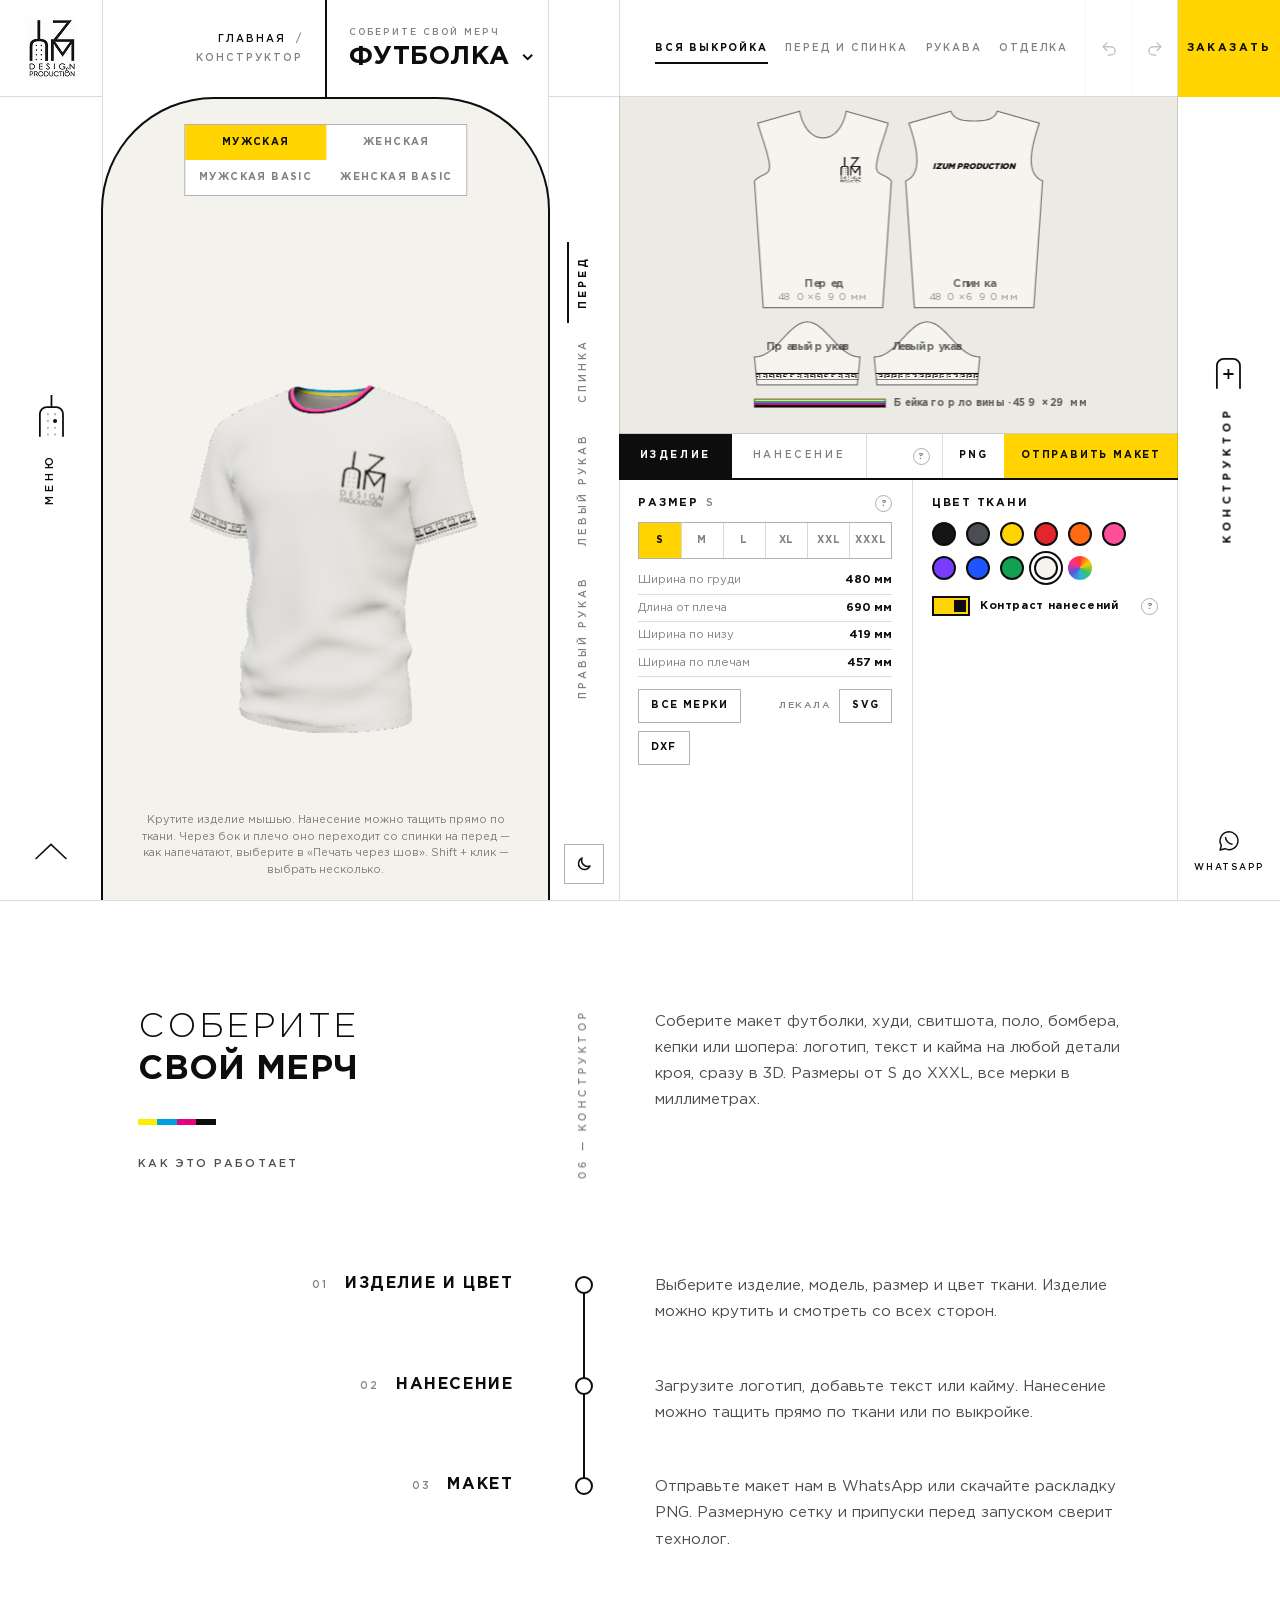
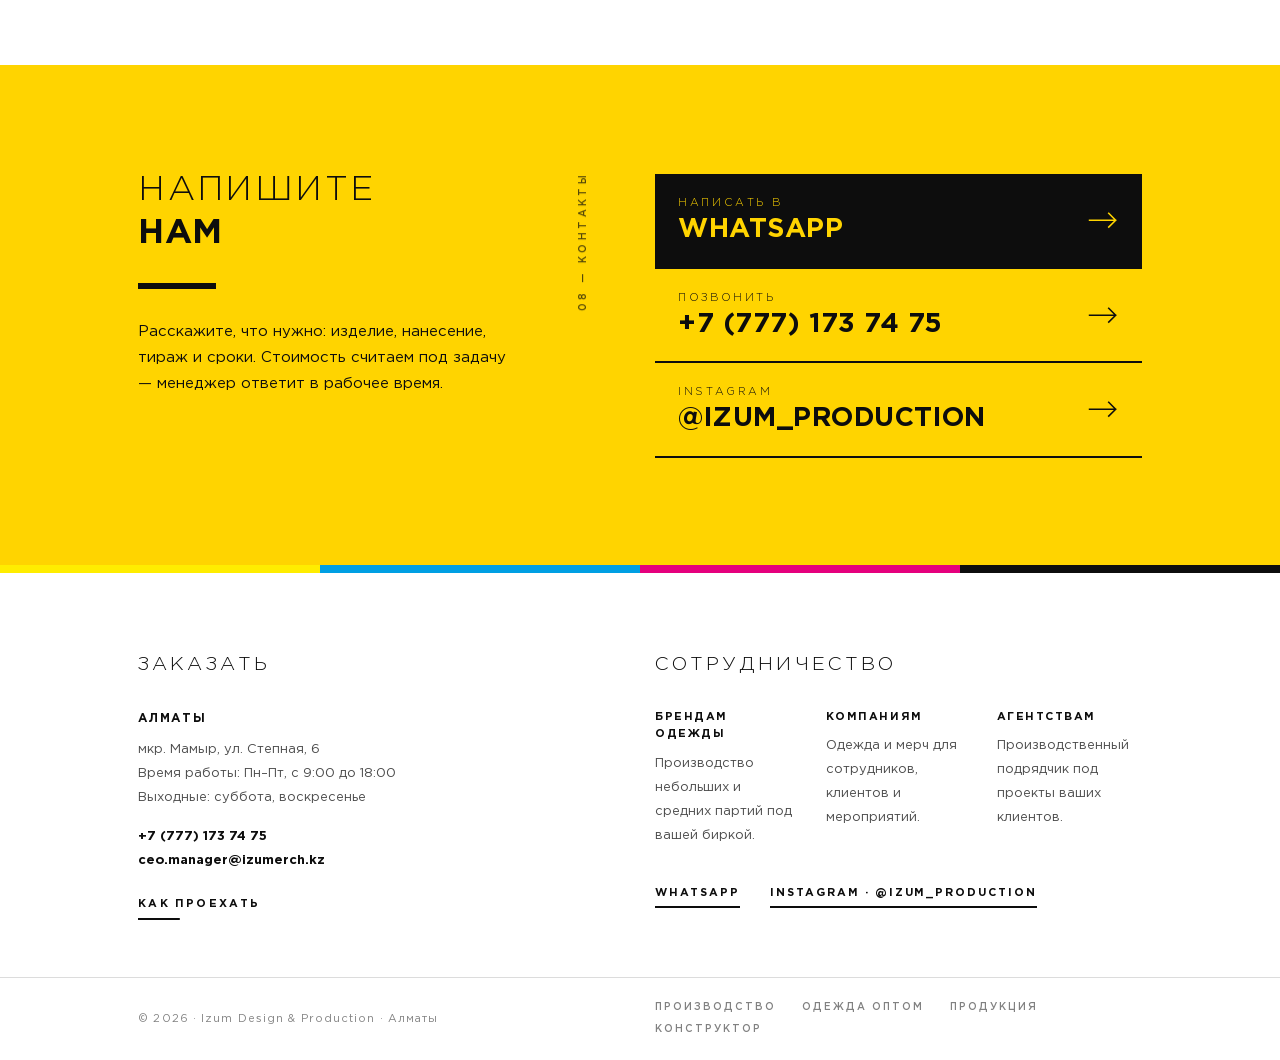
==== commit 44891ba5: "Связь без полей и настройки конструктора без прокрутки Контакты. На всех пяти страницах форма (имя, " ====
--- a/constructor.html
+++ b/constructor.html
@@ -11,9 +11,9 @@
   <link rel="icon" href="img/izum-logo.png">
   <link rel="preload" href="fonts/GothamPro-Bold.woff2" as="font" type="font/woff2" crossorigin>
   <link rel="preload" href="fonts/GothamPro-Light.woff2" as="font" type="font/woff2" crossorigin>
-  <link rel="stylesheet" href="css/site.css?v=1118c">
-  <link rel="stylesheet" href="css/pages.css?v=1118c">
-  <link rel="stylesheet" href="css/constructor.css?v=1118c">
+  <link rel="stylesheet" href="css/site.css?v=1119a">
+  <link rel="stylesheet" href="css/pages.css?v=1119a">
+  <link rel="stylesheet" href="css/constructor.css?v=1119a">
   <script type="importmap">{ "imports": { "three": "./js/vendor/three.module.min.js" } }</script>
 </head>
 <body class="mk-page" data-theme="light" data-page="5">
@@ -143,122 +143,142 @@
         <div class="mk-flat" id="flat"><canvas id="pat"></canvas><div class="mk-tools" id="tools2d" hidden aria-label="Управление нанесением"></div></div>
       </section>
 
-      <!-- M: настройки в две колонки по оси галочки M -->
-      <aside class="mk-panel" aria-label="Настройки макета">
-        <div class="mk-col" data-t="Изделие">
+      <!-- M: настройки без прокрутки. Две вкладки по оси галочки M: «Изделие» и «Нанесение»; отправка макета всегда на виду.
+           Длинные пояснения убраны в подсказки «?». Скрипт конструктора ищет элементы по id — раскладку задаёт css/constructor.css,
+           вкладки переключает js/mk-panel.js. -->
+      <aside class="mk-panel" id="panel" data-pane="item" aria-label="Настройки макета">
+        <div class="mk-bar">
+          <div class="mk-ptabs" role="tablist" aria-label="Раздел настроек">
+            <button type="button" role="tab" id="tabItem" data-pane="item" aria-controls="paneItem" aria-selected="true" class="on">Изделие</button>
+            <button type="button" role="tab" id="tabPrint" data-pane="print" aria-controls="panePrint" aria-selected="false">Нанесение</button>
+            <button type="button" role="tab" id="tabEdit" class="mk-nar" data-pane="edit" aria-controls="panePrint" aria-selected="false">Настройки</button>
+          </div>
+          <div class="mk-acts">
+            <span class="mk-tip mk-tip-r" tabindex="0" role="note" aria-label="О лекалах и размерах">?<span class="mk-tipbox">
+              <span id="noteSizes">Лекала построены по 3D-модели: детали симметричны, сшиваемые срезы равны по длине. Размерная сетка и припуски на швы типовые — перед запуском в работу их сверит технолог.</span>
+              <span id="noteDraw" hidden>Лекала построены по чертежу, по которому собрана 3D-модель. Сама модель — размер L у мужской и M у женской, на остальных размерах она растягивается. Градация размеров и припуски на швы типовые — перед запуском в работу их сверит технолог.</span>
+              <span id="noteOne" hidden>У этого изделия модель одного размера: мужская — примерно L, женская — примерно M. Размерный ряд и лекала под раскрой для него пока не подключены, размер уточнит менеджер.</span>
+            </span></span>
+            <button type="button" class="mk-act" id="png" title="Скачать раскладку PNG">PNG</button>
+            <button type="button" class="mk-act mk-act-go" id="send">Отправить<span class="mk-wid"> макет</span></button>
+          </div>
+        </div>
+
+        <!-- Изделие: размер и мерки слева, цвет ткани справа -->
+        <div class="mk-pane" id="paneItem" data-pane="item" data-t="Изделие" role="tabpanel" aria-labelledby="tabItem">
           <div class="mk-group" id="sizeBox" hidden>
-            <h2>Размер <b id="sizeName"></b></h2>
+            <h2>Размер <b id="sizeName"></b><span class="mk-tip" tabindex="0" role="note" aria-label="О мерках и лекалах">?<span class="mk-tipbox">Мерки готового изделия. Лекала — в натуральную величину: линия реза с припусками и линия шва. Нанесение на всех размерах остаётся одного размера и на том же расстоянии от середины и верха детали.</span></span></h2>
             <div class="mk-seg" id="sizes" aria-label="Размер изделия"></div>
             <dl class="mk-chart" id="chart"></dl>
-            <details class="mk-more">
-              <summary>Все мерки</summary>
-              <dl class="mk-chart" id="chartMore"></dl>
-            </details>
             <div class="mk-add">
-              <a class="mk-btn mk-ghost" id="lekSvg" download>Лекала SVG</a>
-              <a class="mk-btn mk-ghost" id="lekDxf" download>Лекала DXF</a>
-            </div>
-            <p class="mk-note">Мерки готового изделия. Лекала — в натуральную величину: линия реза с припусками и линия шва. Нанесение на всех размерах остаётся одного размера и на том же расстоянии от середины и верха детали.</p>
+              <details class="mk-more">
+                <summary class="mk-btn mk-ghost">Все мерки</summary>
+                <dl class="mk-chart" id="chartMore"></dl>
+              </details>
+              <span class="mk-cap">Лекала</span>
+              <a class="mk-btn mk-ghost" id="lekSvg" download title="Лекала в натуральную величину, SVG">SVG</a>
+              <a class="mk-btn mk-ghost" id="lekDxf" download title="Лекала в натуральную величину, DXF">DXF</a>
+            </div>
           </div>
 
           <div class="mk-group">
             <h2>Цвет ткани</h2>
             <div class="mk-colors" id="fabric"></div>
-            <label class="mk-switch"><input type="checkbox" id="contrast" role="switch" checked><span>Контраст нанесений</span></label>
-            <p class="mk-note">Нанесение, которое сливается с тканью (жёлтый узор на белой, белый знак на жёлтой), печатается чёрным или белым. Выключите, чтобы оставить свои цвета.</p>
-          </div>
-
-          <div class="mk-group">
-            <h2>Мои изображения <b id="libCount"></b></h2>
-            <label class="mk-drop" id="drop">
-              <input type="file" id="file" accept="image/png,image/jpeg,image/webp,image/svg+xml" multiple hidden>
-              <svg viewBox="0 0 24 24" aria-hidden="true"><path d="M12 16V5M7 10l5-5 5 5M5 19h14"/></svg>
-              <span><b>Загрузить изображения</b>или перетащите файлы в это окно</span>
-            </label>
-            <div class="mk-lib" id="lib"></div>
-            <p class="mk-note" id="libNote" hidden></p>
-          </div>
-
-          <div class="mk-group">
-            <h2>Добавить</h2>
-            <div class="mk-add">
-              <button type="button" class="mk-btn" id="addText">Текст</button>
-              <button type="button" class="mk-btn" id="addBand">Кайма</button>
-            </div>
-          </div>
-        </div>
-
-        <div class="mk-col" data-t="Нанесение">
-          <div class="mk-group" id="multi" hidden>
-            <h2 id="multiTitle">Выбрано</h2>
-            <div class="mk-align" id="multiAlign"></div>
-            <p class="mk-note">Выравнивание считается от детали: на разных деталях «по верху» — на одной высоте, на двух рукавах — на одном расстоянии от низа и от переда.</p>
-            <div class="mk-add"><button type="button" class="mk-btn mk-ghost" data-act="del">Удалить выбранные</button></div>
-          </div>
-
-          <div class="mk-group" id="props" hidden>
-            <h2 id="propsTitle">Нанесение</h2>
-            <label class="mk-row" data-for="text">Текст<input type="text" id="pText" maxlength="40"></label>
-            <label class="mk-row" data-for="text">Шрифт
-              <select id="pFont">
-                <option value="gotham">Gotham Black</option>
-                <option value="bold">Gotham Bold</option>
-                <option value="serif">С засечками</option>
-                <option value="impact">Impact</option>
-              </select>
-            </label>
-            <label class="mk-row" data-for="band">Узор
-              <select id="pOrn"></select>
-            </label>
-            <div class="mk-row">Деталь
-              <select id="pPiece"></select>
-            </div>
-            <label class="mk-row"><span id="pSizeName">Ширина</span><input type="range" id="pSize" min="1" max="60" step="0.1"><output id="pSizeOut"></output></label>
-            <div class="mk-row mk-wide" data-for="free">Печать через шов
-              <div class="mk-seg" id="pMode">
-                <button type="button" data-mode="press" title="Печать на сшитой вещи (DTF, шелкография, термоперенос): одна плоская картинка поверх шва">На изделии</button>
-                <button type="button" data-mode="cut" title="Каждую деталь печатают отдельно до пошива: принт ровный на каждой детали, половинки сходятся на шве">По крою</button>
-                <button type="button" data-mode="clip" title="Только на своей детали, по шву обрезается">Обрезать</button>
+            <div class="mk-line">
+              <label class="mk-switch"><input type="checkbox" id="contrast" role="switch" checked><span>Контраст нанесений</span></label>
+              <span class="mk-tip mk-tip-r" tabindex="0" role="note" aria-label="О контрасте нанесений">?<span class="mk-tipbox">Нанесение, которое сливается с тканью (жёлтый узор на белой, белый знак на жёлтой), печатается чёрным или белым. Выключите, чтобы оставить свои цвета.</span></span>
+            </div>
+          </div>
+        </div>
+
+        <!-- Нанесение: слева — что добавить и слои, справа — настройки выбранного -->
+        <div class="mk-pane" id="panePrint" data-pane="print" data-t="Нанесение" role="tabpanel" aria-labelledby="tabPrint">
+          <div class="mk-side">
+            <div class="mk-group">
+              <div class="mk-new" role="group" aria-label="Добавить нанесение">
+                <label class="mk-drop" id="drop" title="Загрузить изображения или перетащить файлы в это окно">
+                  <input type="file" id="file" accept="image/png,image/jpeg,image/webp,image/svg+xml" multiple hidden>
+                  <svg viewBox="0 0 24 24" aria-hidden="true"><path d="M12 16V5M7 10l5-5 5 5M5 19h14"/></svg>
+                  <span><b>Изображение</b></span>
+                </label>
+                <button type="button" class="mk-btn" id="addText">Текст</button>
+                <button type="button" class="mk-btn" id="addBand">Кайма</button>
               </div>
-              <small id="pModeNote"></small>
-            </div>
-            <div class="mk-row mk-wide" id="pPairRow" hidden>Второй рукав
-              <div class="mk-seg" id="pPair">
-                <button type="button" data-pair="">Нет</button>
-                <button type="button" data-pair="align" title="Та же картинка в том же месте второго рукава">Выровнять</button>
-                <button type="button" data-pair="mirror" title="Отражённая картинка в том же месте второго рукава">Зеркало</button>
+              <div class="mk-libbox">
+                <p class="mk-cap">Мои изображения <b id="libCount"></b></p>
+                <div class="mk-lib" id="lib"></div>
               </div>
-              <small>Копия на втором рукаве стоит на той же высоте и так же близко к переду. Она меняется вместе с этим нанесением.</small>
-            </div>
-            <label class="mk-row" data-for="free">Поворот<input type="range" id="pRot" min="-180" max="180" step="1"><output id="pRotOut"></output></label>
-            <div class="mk-row"><span id="pInkName">Цвет</span>
-              <div class="mk-inks" id="pInk">
-                <button type="button" data-ink="">как есть</button>
-                <button type="button" data-ink="#ffffff" style="--c:#fff" title="Белый"></button>
-                <button type="button" data-ink="#0d0d0d" style="--c:#0d0d0d" title="Чёрный"></button>
-                <button type="button" data-ink="#ffd400" style="--c:#ffd400" title="Жёлтый"></button>
-                <button type="button" id="pInkOwn" class="own" title="Свой цвет" aria-label="Свой цвет нанесения"></button>
+              <p class="mk-note" id="libNote" hidden></p>
+            </div>
+
+            <div class="mk-group">
+              <div class="mk-head"><h2>Слои</h2><button type="button" class="mk-mini" id="clear" hidden>Очистить всё</button></div>
+              <ol class="mk-layers" id="layers"></ol>
+            </div>
+          </div>
+
+          <div class="mk-main">
+            <p class="mk-empty">Выберите нанесение — на изделии, на выкройке или в списке слоёв. Здесь появятся его настройки: размер, деталь, поворот, цвет.</p>
+
+            <div class="mk-group" id="multi" hidden>
+              <h2><span id="multiTitle">Выбрано</span><span class="mk-tip mk-tip-r" tabindex="0" role="note" aria-label="О выравнивании">?<span class="mk-tipbox">Выравнивание считается от детали: на разных деталях «по верху» — на одной высоте, на двух рукавах — на одном расстоянии от низа и от переда.</span></span></h2>
+              <div class="mk-align" id="multiAlign"></div>
+              <div class="mk-add"><button type="button" class="mk-btn mk-ghost" data-act="del">Удалить выбранные</button></div>
+            </div>
+
+            <div class="mk-group" id="props" hidden>
+              <div class="mk-head">
+                <h2 id="propsTitle">Нанесение</h2>
+                <span class="mk-minis">
+                  <button type="button" class="mk-mini" id="pDup" title="Дублировать нанесение">Копия</button>
+                  <button type="button" class="mk-mini" id="pDel">Удалить</button>
+                </span>
               </div>
-            </div>
-            <p class="mk-note" id="pInkAuto" hidden></p>
-            <p class="mk-note mk-warn" id="pFade" hidden>Изображение почти сливается с тканью. <button type="button" id="pFadeFix">Перекрасить в контрастный</button> — или выберите свой цвет заливки.</p>
-            <div class="mk-add">
-              <button type="button" class="mk-btn mk-ghost" id="pDup">Дублировать</button>
-              <button type="button" class="mk-btn mk-ghost" id="pDel">Удалить</button>
-            </div>
-          </div>
-
-          <div class="mk-group">
-            <div class="mk-head"><h2>Слои</h2><button type="button" class="mk-mini" id="clear" hidden>Очистить всё</button></div>
-            <ol class="mk-layers" id="layers"></ol>
-          </div>
-
-          <div class="mk-group mk-send">
-            <button type="button" class="btn" id="send">Отправить макет</button>
-            <button type="button" class="mk-btn mk-ghost" id="png">Скачать раскладку PNG</button>
-            <p class="mk-note" id="noteSizes">Лекала построены по 3D-модели: детали симметричны, сшиваемые срезы равны по длине. Размерная сетка и припуски на швы типовые — перед запуском в работу их сверит технолог.</p>
-            <p class="mk-note" id="noteDraw" hidden>Лекала построены по чертежу, по которому собрана 3D-модель. Сама модель — размер L у мужской и M у женской, на остальных размерах она растягивается. Градация размеров и припуски на швы типовые — перед запуском в работу их сверит технолог.</p>
-            <p class="mk-note" id="noteOne" hidden>У этого изделия модель одного размера: мужская — примерно L, женская — примерно M. Размерный ряд и лекала под раскрой для него пока не подключены, размер уточнит менеджер.</p>
+              <div class="mk-rows">
+                <label class="mk-row" data-for="text"><span>Текст</span><input type="text" id="pText" maxlength="40"></label>
+                <label class="mk-row" data-for="text"><span>Шрифт</span>
+                  <select id="pFont">
+                    <option value="gotham">Gotham Black</option>
+                    <option value="bold">Gotham Bold</option>
+                    <option value="serif">С засечками</option>
+                    <option value="impact">Impact</option>
+                  </select>
+                </label>
+                <label class="mk-row mk-wide" data-for="band"><span>Узор</span>
+                  <select id="pOrn"></select>
+                </label>
+                <label class="mk-row mk-wide"><span>Деталь</span>
+                  <select id="pPiece"></select>
+                </label>
+                <label class="mk-row"><span><span id="pSizeName">Ширина</span><output id="pSizeOut"></output></span><input type="range" id="pSize" min="1" max="60" step="0.1"></label>
+                <label class="mk-row" data-for="free"><span>Поворот<output id="pRotOut"></output></span><input type="range" id="pRot" min="-180" max="180" step="1"></label>
+                <div class="mk-row mk-wide" data-for="free"><span>Печать через шов<span class="mk-tip mk-tip-r" tabindex="0" role="note" aria-label="О печати через шов">?<span class="mk-tipbox" id="pModeNote"></span></span></span>
+                  <div class="mk-seg" id="pMode">
+                    <button type="button" data-mode="press" title="Печать на сшитой вещи (DTF, шелкография, термоперенос): одна плоская картинка поверх шва">На изделии</button>
+                    <button type="button" data-mode="cut" title="Каждую деталь печатают отдельно до пошива: принт ровный на каждой детали, половинки сходятся на шве">По крою</button>
+                    <button type="button" data-mode="clip" title="Только на своей детали, по шву обрезается">Обрезать</button>
+                  </div>
+                </div>
+                <div class="mk-row mk-wide" id="pPairRow" hidden><span>Второй рукав<span class="mk-tip mk-tip-r" tabindex="0" role="note" aria-label="О втором рукаве">?<span class="mk-tipbox">Копия на втором рукаве стоит на той же высоте и так же близко к переду. Она меняется вместе с этим нанесением.</span></span></span>
+                  <div class="mk-seg" id="pPair">
+                    <button type="button" data-pair="">Нет</button>
+                    <button type="button" data-pair="align" title="Та же картинка в том же месте второго рукава">Выровнять</button>
+                    <button type="button" data-pair="mirror" title="Отражённая картинка в том же месте второго рукава">Зеркало</button>
+                  </div>
+                </div>
+                <div class="mk-row mk-wide"><span id="pInkName">Цвет</span>
+                  <div class="mk-inks" id="pInk">
+                    <button type="button" data-ink="">как есть</button>
+                    <button type="button" data-ink="#ffffff" style="--c:#fff" title="Белый"></button>
+                    <button type="button" data-ink="#0d0d0d" style="--c:#0d0d0d" title="Чёрный"></button>
+                    <button type="button" data-ink="#ffd400" style="--c:#ffd400" title="Жёлтый"></button>
+                    <button type="button" id="pInkOwn" class="own" title="Свой цвет" aria-label="Свой цвет нанесения"></button>
+                  </div>
+                </div>
+                <p class="mk-note mk-wide" id="pInkAuto" hidden></p>
+                <p class="mk-note mk-warn mk-wide" id="pFade" hidden>Изображение почти сливается с тканью. <button type="button" id="pFadeFix">Перекрасить в контрастный</button> — или выберите свой цвет заливки.</p>
+              </div>
+            </div>
           </div>
         </div>
       </aside>
@@ -292,13 +312,11 @@
         </div>
         <div class="spine"><span>08 — Контакты</span></div>
         <div class="col-b">
-          <form class="form" data-lead="Заявка со страницы конструктора" data-rev>
-            <input name="name" data-label="Имя" placeholder="Имя*" required autocomplete="name" aria-label="Имя">
-            <input name="phone" data-label="Телефон" type="tel" placeholder="Телефон*" required autocomplete="tel" aria-label="Телефон">
-            <textarea name="what" data-label="Что нужно" placeholder="Что вас интересует: изделия, тираж, сроки" rows="2" aria-label="Что нужно"></textarea>
-            <button class="btn btn-fill" type="submit">Отправить в WhatsApp</button>
-            <small data-note>Откроется WhatsApp с готовым текстом заявки.</small>
-          </form>
+          <div class="reach" data-rev>
+            <a href="https://wa.me/77771737475?text=%D0%97%D0%B4%D1%80%D0%B0%D0%B2%D1%81%D1%82%D0%B2%D1%83%D0%B9%D1%82%D0%B5%21%20%D0%A5%D0%BE%D1%87%D1%83%20%D0%BE%D0%B1%D1%81%D1%83%D0%B4%D0%B8%D1%82%D1%8C%20%D0%BC%D0%B0%D0%BA%D0%B5%D1%82%20%D0%B8%D0%B7%20%D0%BA%D0%BE%D0%BD%D1%81%D1%82%D1%80%D1%83%D0%BA%D1%82%D0%BE%D1%80%D0%B0%20Izum." target="_blank" rel="noopener"><span><small>Написать в</small><b>WhatsApp</b></span><svg viewBox="0 0 40 24" aria-hidden="true"><path d="M2 12h34M27 3l9 9-9 9"/></svg></a>
+            <a href="tel:+77771737475"><span><small>Позвонить</small><b>+7 (777) 173 74 75</b></span><svg viewBox="0 0 40 24" aria-hidden="true"><path d="M2 12h34M27 3l9 9-9 9"/></svg></a>
+            <a href="https://www.instagram.com/izum_production" target="_blank" rel="noopener"><span><small>Instagram</small><b>@izum_production</b></span><svg viewBox="0 0 40 24" aria-hidden="true"><path d="M2 12h34M27 3l9 9-9 9"/></svg></a>
+          </div>
         </div>
       </div>
     </section>
@@ -351,7 +369,8 @@
     <div class="pk-last" hidden></div>
   </div>
 
-  <script src="js/site.js?v=1118c"></script>
+  <script src="js/site.js?v=1119a"></script>
+  <script src="js/mk-panel.js?v=1119a" defer></script>
   <script type="module" src="js/constructor.js?v=1118c"></script>
 </body>
 </html>
--- a/css/site.css
+++ b/css/site.css
@@ -298,13 +298,17 @@
 .s-plate { border-top: 0; background: var(--plate); color: var(--on-plate); transition: background .5s, color .5s; }
 .s-plate p { color: inherit; opacity: .86; }
 .s-plate .spine span { color: inherit; opacity: .7; }
-.form { display: grid; grid-template-columns: 1fr 1fr; gap: 12px; }
-.form input, .form textarea { width: 100%; min-width: 0; padding: 16px 18px; border: 2px solid currentColor; border-radius: 0; background: rgba(255, 255, 255, .22); color: inherit; font: inherit; }
-.form input::placeholder, .form textarea::placeholder { color: inherit; opacity: .62; }
-.form textarea { grid-column: 1 / -1; min-height: 92px; resize: vertical; }
-.form .btn { grid-column: 1 / -1; justify-self: start; border-color: var(--ink); }
-.form .btn:hover { background: #fff; color: var(--ink); border-color: #fff; }
-.form small { grid-column: 1 / -1; font-size: 12px; opacity: .78; }
+/* Связь без полей: три строки-ссылки, каждая — одно нажатие. Подпись тонкая, значение жирное — как заголовки. */
+.reach { display: grid; align-content: center; height: 100%; }
+.reach a { display: grid; grid-template-columns: minmax(0, 1fr) auto; align-items: center; gap: 20px; padding: clamp(16px, 1.7vw, 26px) clamp(16px, 1.8vw, 28px); border-top: 2px solid currentColor; text-decoration: none; text-transform: uppercase; transition: background .3s, color .3s; }
+.reach a:last-child { border-bottom: 2px solid currentColor; }
+.reach span { display: grid; gap: 5px; min-width: 0; }
+.reach small { font-weight: 300; font-size: 11px; line-height: 1.3; letter-spacing: .24em; }
+.reach b { font-weight: 700; font-size: clamp(18px, 2.1vw, 32px); line-height: 1.1; letter-spacing: .02em; overflow-wrap: anywhere; }
+.reach svg { width: clamp(26px, 2.4vw, 38px); height: auto; fill: none; stroke: currentColor; stroke-width: 2; stroke-linecap: square; transition: transform .45s var(--ease); }
+.reach a:hover svg { transform: translateX(8px); }
+.reach a:first-child, .reach a:hover { background: var(--on-plate); color: var(--plate); }
+.reach a:first-child:hover { background: transparent; color: inherit; }
 
 /* Подвал */
 .foot { border-top: 0; background: var(--paper); }
@@ -344,7 +348,6 @@
 @media (min-width: 901px) and (max-width: 1180px) {
   .rail-cta { font-size: 10px; letter-spacing: .14em; }
   .foot-cols { grid-template-columns: 1fr; }
-  .form { grid-template-columns: 1fr; }
 }
 
 /* ---------- Телефон и планшет: одна колонка — колонка арки ---------- */
@@ -420,8 +423,9 @@
   .geo .big { font-size: 19px; }
   .geo .cap { font-size: 28px; }
   .geo .out { font-size: 15px; }
-  .form { grid-template-columns: 1fr; padding-bottom: var(--pad); }
-  .form .btn { width: 100%; }
+  .reach { height: auto; }
+  .reach a { padding: 20px 16px; }
+  .reach b { font-size: clamp(19px, 5.6vw, 28px); }
   .foot-cols { grid-template-columns: 1fr; }
   .foot .col-b { padding-bottom: 40px; }
   .foot-copy { padding: 20px 0 6px; }
--- a/css/pages.css
+++ b/css/pages.css
@@ -146,9 +146,7 @@
 .thumbs a:hover img, .thumbs a:focus-visible img { filter: none; transform: scale(1.07); }
 .thumbs + .more { margin-top: 26px; }
 
-/* ---------- Заявка: дополнительные поля ---------- */
-.form select { width: 100%; min-width: 0; padding: 16px 18px; border: 2px solid currentColor; border-radius: 0; background: rgba(255, 255, 255, .22); color: inherit; font: inherit; appearance: none; background-image: linear-gradient(45deg, transparent 50%, currentColor 50%), linear-gradient(135deg, currentColor 50%, transparent 50%); background-position: calc(100% - 22px) 50%, calc(100% - 16px) 50%; background-size: 6px 6px, 6px 6px; background-repeat: no-repeat; }
-.form select option { color: #0d0d0d; background: #fff; }
+/* ---------- Контакты на плашке ---------- */
 .s-plate .sub { color: inherit; opacity: .7; }
 .s-plate .more { margin-top: 18px; }
 
--- a/css/constructor.css
+++ b/css/constructor.css
@@ -3,7 +3,9 @@
    поэтому вёрстку можно раскладывать как угодно. Раскладка — тот же знак, что на обложках страниц:
    · стойка I входит в арку U, в арке стоит изделие в 3D (как вещь на первом экране главной);
    · просвет между буквами («шов») — переключатель вида: перед, спинка, рукава;
-   · колонка M — выкройка, под ней настройки в две колонки по оси галочки M.
+   · колонка M — выкройка, под ней настройки: две вкладки («Изделие», «Нанесение») и отправка макета.
+   Внутренних прокруток нет: вкладка рассчитана на высоту экрана, а если ей нужно больше (много слоёв, низкий
+   экран) — секция становится выше и листается страница; арка с изделием, шов и название при этом стоят на месте.
    Цвета — из переменных темы: светлая по умолчанию, тёмная — кнопкой в шве (body[data-theme="dark"]).
    Переменные --mk-flat и --mk-fg-rgb читает скрипт: ими рисуется холст выкройки. */
 
@@ -36,15 +38,19 @@
 .mk [hidden], .mk-picker[hidden] { display: none !important; }
 
 /* ---------- Раскладка: знак ---------- */
-.mk { position: relative; display: grid; grid-template-columns: var(--grid); grid-template-rows: var(--hh) minmax(0, .8fr) minmax(0, 1fr); height: max(100svh, 660px); color: var(--mk-fg); container-type: inline-size; }
+/* --mk-h — высота рабочего поля (экран), --mk-pat — доля выкройки в нём. Настройки занимают остальное. Если вкладке
+   нужно больше (много слоёв), она сначала забирает место у выкройки — до 170px, — и только потом поле становится
+   выше экрана. Поэтому у .mk не height, а min-height, а строки заданы через minmax. */
+.mk { --mk-h: max(100svh, 660px); --mk-pat: .42; position: relative; display: grid; grid-template-columns: var(--grid); grid-template-rows: var(--hh) minmax(170px, 1fr) minmax(calc((var(--mk-h) - var(--hh)) * (1 - var(--mk-pat))), max-content); min-height: var(--mk-h); color: var(--mk-fg); container-type: inline-size; }
 .mk > * { --C: calc(100cqw - 2 * var(--rail)); }
 .mk::before { content: ""; grid-column: 1; grid-row: 1; border-bottom: 1px solid var(--hair); }
 .mk::after { content: ""; grid-column: 3 / -1; grid-row: 1; border-bottom: 1px solid var(--hair); }
 
 /* строка шапки, колонка арки: слева от стойки — где мы, справа — изделие */
-.mk-stem { grid-column: 2; grid-row: 1; justify-self: center; position: relative; z-index: 6; width: 2px; background: var(--mk-fg); transform-origin: top; }
+/* стойка и название занимают всю высоту колонки, но сами высотой в шапку: так они прилипают к верху, когда секция выше экрана */
+.mk-stem { grid-column: 2; grid-row: 1 / 4; justify-self: center; align-self: start; position: sticky; top: 0; z-index: 6; width: 2px; height: var(--hh); background: var(--mk-fg); transform-origin: top; }
 .js .mk-stem { animation: stemIn .8s var(--ease) both; }
-.mk-top { grid-column: 2; grid-row: 1; position: relative; z-index: 5; display: grid; grid-template-columns: 1fr 1fr; align-items: center; }
+.mk-top { grid-column: 2; grid-row: 1 / 4; align-self: start; position: sticky; top: 0; z-index: 5; height: var(--hh); display: grid; grid-template-columns: 1fr 1fr; align-items: center; }
 .mk-top .crumbs { justify-content: flex-end; padding: 0 clamp(14px, 1.8cqw, 26px) 0 var(--in); text-align: right; }
 .mk-title { padding-left: clamp(14px, 1.8cqw, 26px); min-width: 0; }
 .mk-title .eyebrow { margin: 0 0 4px; font-size: 9px; letter-spacing: .24em; color: var(--mk-mute); }
@@ -62,7 +68,7 @@
 .mk-prods button.on, .mk-prods button.on:hover { background: var(--mk-on); color: var(--mk-on-fg); }
 
 /* U: изделие в арке */
-.mk-stage { grid-column: 2; grid-row: 2 / 4; position: relative; z-index: 2; margin: 0 -1px; overflow: hidden; background: var(--mk-corner, transparent); touch-action: none; }
+.mk-stage { grid-column: 2; grid-row: 2 / 4; align-self: start; position: sticky; top: var(--hh); z-index: 2; height: calc(var(--mk-h) - var(--hh)); margin: 0 -1px; overflow: hidden; background: var(--mk-corner, transparent); touch-action: none; }
 .mk-stage::before { content: ""; position: absolute; inset: 0; border: 2px solid var(--mk-fg); border-bottom: 0; border-radius: calc(var(--C) * .1049) calc(var(--C) * .1049) 0 0; background: var(--mk-stage); pointer-events: none; }
 .mk-stage canvas { position: absolute; inset: 0; width: 100%; height: 100%; display: block; cursor: grab; }
 .mk-stage canvas.drag { cursor: grabbing; }
@@ -75,7 +81,7 @@
 .mk-load { position: absolute; left: 50%; top: 50%; transform: translate(-50%, -50%); font-weight: 500; font-size: 11px; letter-spacing: .24em; text-transform: uppercase; white-space: nowrap; color: var(--mk-mute); }
 
 /* шов: вид изделия и тема */
-.mk-seam { grid-column: 3; grid-row: 2 / 4; position: relative; z-index: 2; display: flex; flex-direction: column; align-items: center; padding: 14px 0 16px; }
+.mk-seam { grid-column: 3; grid-row: 2 / 4; align-self: start; position: sticky; top: var(--hh); z-index: 2; height: calc(var(--mk-h) - var(--hh)); display: flex; flex-direction: column; align-items: center; padding: 14px 0 16px; }
 .mk-views { display: flex; flex-direction: column; align-items: center; gap: 2px; margin: auto 0; }
 .mk-views button { writing-mode: vertical-rl; transform: rotate(180deg); padding: 14px 9px; font-weight: 500; font-size: 10px; letter-spacing: .3em; text-transform: uppercase; white-space: nowrap; color: var(--mk-mute); transition: color .2s, box-shadow .2s; }
 .mk-views button:hover { color: var(--mk-hi); }
@@ -100,17 +106,62 @@
 .mk-flat { position: absolute; inset: 0; touch-action: none; }
 .mk-flat canvas { position: absolute; inset: 0; width: 100%; height: 100%; display: block; }
 
-.mk-panel { grid-column: 4; grid-row: 3; position: relative; z-index: 2; min-width: 0; min-height: 0; overflow-y: auto; display: grid; grid-template-columns: minmax(0, 1fr) minmax(0, 1fr); background: var(--mk-panel); scrollbar-width: thin; scrollbar-color: var(--mk-scroll) transparent; }
-.mk-col { min-width: 0; padding: 0 clamp(14px, 1.5vw, 24px) 12px; }
-.mk-col + .mk-col { border-left: 1px solid var(--mk-line); }
-.mk-col::before { content: attr(data-t); position: sticky; top: 0; z-index: 3; display: block; padding: 14px 0 12px; background: var(--mk-panel); border-bottom: 2px solid var(--mk-fg); font-weight: 500; font-size: 10px; letter-spacing: .3em; text-transform: uppercase; color: var(--mk-mute); }
-.mk-group { padding: 18px 0 20px; border-bottom: 1px solid var(--mk-line); }
-.mk-group:last-child { border-bottom: 0; }
-.mk-group h2 { margin-bottom: 14px; font-weight: 700; font-size: 11px; letter-spacing: .16em; text-transform: uppercase; }
-.mk-group h2 b { margin-left: 6px; font-weight: 500; color: var(--mk-mute); }
+/* настройки: полоса вкладок с отправкой макета и одна вкладка под ней; прокрутки нет */
+.mk-panel { grid-column: 4; grid-row: 3; position: relative; z-index: 2; min-width: 0; display: grid; grid-template-rows: auto minmax(0, 1fr); background: var(--mk-panel); }
+.mk-bar { position: relative; z-index: 3; display: flex; align-items: stretch; justify-content: space-between; gap: 10px; min-height: 46px; border-bottom: 2px solid var(--mk-fg); }
+.mk-ptabs { display: flex; min-width: 0; }
+.mk-ptabs button { padding: 0 clamp(14px, 1.6vw, 26px); border-right: 1px solid var(--mk-line); font-weight: 500; font-size: 10px; letter-spacing: .26em; text-transform: uppercase; white-space: nowrap; color: var(--mk-mute); transition: background .2s, color .2s; }
+.mk-ptabs button:hover { color: var(--mk-hi); }
+.mk-ptabs button.on { font-weight: 700; background: var(--mk-fg); color: var(--mk-bg); }
+.mk-acts { display: flex; align-items: stretch; min-width: 0; }
+.mk-acts .mk-tip { align-self: center; margin-right: 12px; }
+.mk-act { padding: 0 clamp(12px, 1.3vw, 20px); border-left: 1px solid var(--mk-line); font-weight: 700; font-size: 10px; letter-spacing: .18em; text-transform: uppercase; white-space: nowrap; transition: background .2s, color .2s; }
+.mk-act:hover { background: var(--mk-fg); color: var(--mk-bg); }
+.mk-act-go { border-left: 0; background: var(--mk-on); color: var(--mk-on-fg); }
+.mk-pane { min-width: 0; }
+.mk-pane > * { min-width: 0; }
+.mk-panel .mk-pane > * { padding-inline: clamp(14px, 1.5vw, 22px); }
+.mk-group { padding: 14px 0 16px; border-bottom: 1px solid var(--mk-line); }
+.mk-group:last-child, .mk-main .mk-group { border-bottom: 0; }
+.mk-group h2 { display: flex; align-items: center; gap: 7px; min-height: 18px; margin-bottom: 10px; font-weight: 700; font-size: 11px; letter-spacing: .16em; text-transform: uppercase; }
+.mk-group h2 b { font-weight: 500; color: var(--mk-mute); }
+.mk-group h2 .mk-tip { margin-left: auto; }
 .mk-note { font-size: 11px; line-height: 1.55; color: var(--mk-mute); }
-.mk-head { display: flex; align-items: baseline; justify-content: space-between; gap: 10px; margin-bottom: 14px; }
+.mk-head { display: flex; align-items: center; justify-content: space-between; gap: 10px; margin-bottom: 10px; }
 .mk-head h2 { margin: 0; }
+.mk-empty { max-width: 36ch; padding: 16px 0; font-size: 12px; line-height: 1.65; color: var(--mk-mute); }
+.mk-main:has(#props:not([hidden]), #multi:not([hidden])) .mk-empty { display: none; }
+.mk-line { display: flex; align-items: center; justify-content: space-between; gap: 10px; margin-top: 16px; }
+.mk-cap { margin-bottom: 8px; font-weight: 500; font-size: 9.5px; letter-spacing: .16em; text-transform: uppercase; color: var(--mk-mute); }
+.mk-add .mk-cap { align-self: center; margin: 0 0 0 auto; }
+.mk-minis { display: flex; gap: 14px; }
+
+/* на десктопе видна одна вкладка; на телефоне (ниже) — обе подряд */
+@media (min-width: 901px) {
+  .mk-pane { display: none; }
+  .mk-panel[data-pane="item"] #paneItem, .mk-panel[data-pane="print"] #panePrint { display: grid; }
+  #paneItem { grid-template-columns: minmax(0, 1.1fr) minmax(0, 1fr); }
+  #panePrint { grid-template-columns: minmax(0, .85fr) minmax(0, 1.15fr); }
+  .mk-pane > * + * { border-left: 1px solid var(--mk-line); }
+  .mk-pane > [hidden] + * { border-left: 0; }
+  .mk-pane > .mk-group { border-bottom: 0; }
+  .mk-panel[data-pane="edit"] #panePrint { display: grid; }   /* «Настройки» — вкладка узкого экрана; на широком это та же «Нанесение» */
+  .mk-nar { display: none; }
+  /* семь слоёв и больше — строки в одну линию */
+  .mk-layers:has(li:nth-child(7)) { gap: 3px; }
+  .mk-layers:has(li:nth-child(7)) li { grid-template-columns: 20px minmax(0, 1fr) auto; padding: 2px 4px; }
+  .mk-layers:has(li:nth-child(7)) .lt { width: 20px; height: 20px; font-size: 8px; }
+  .mk-layers:has(li:nth-child(7)) .ln small { display: none; }
+  .mk-layers:has(li:nth-child(7)) .lb button { height: 22px; }
+}
+
+/* подсказка «?»: длинные пояснения не занимают место в панели, открываются по наведению, фокусу или касанию */
+.mk-tip { position: relative; flex: none; display: inline-grid; place-items: center; width: 17px; height: 17px; border: 1px solid var(--mk-edge); border-radius: 50%; font-weight: 700; font-size: 9px; line-height: 1; letter-spacing: 0; color: var(--mk-mute); cursor: help; }
+.mk-tip:hover, .mk-tip:focus { border-color: var(--mk-fg); color: var(--mk-fg); outline: 0; }
+.mk-tipbox { position: absolute; left: -10px; bottom: calc(100% + 9px); z-index: 12; display: none; width: 268px; max-width: 74cqw; padding: 11px 13px; border: 2px solid var(--mk-fg); background: var(--mk-bg); box-shadow: 0 14px 34px var(--mk-shadow); font-weight: 400; font-size: 11px; line-height: 1.55; letter-spacing: 0; text-transform: none; text-align: left; white-space: normal; color: var(--mk-fg); cursor: default; }
+.mk-tip-r .mk-tipbox, .mk-group h2 .mk-tipbox { left: auto; right: -10px; }
+.mk-tip:hover .mk-tipbox, .mk-tip:focus .mk-tipbox { display: block; }
+.mk-tipbox:empty { display: none !important; }
 .mk-mini { padding-bottom: 2px; border-bottom: 1px solid currentColor; font-weight: 700; font-size: 10px; letter-spacing: .12em; text-transform: uppercase; color: var(--mk-mute); }
 .mk-mini:hover { color: var(--mk-hi); }
 
@@ -120,10 +171,9 @@
 .mk-btn:hover { background: transparent; color: var(--mk-fg); }
 .mk-ghost { border-width: 1px; border-color: var(--mk-edge); background: transparent; color: var(--mk-fg); }
 .mk-ghost:hover { border-color: var(--mk-fg); background: var(--mk-fg); color: var(--mk-bg); }
-.mk-send { display: grid; gap: 10px; }
-.mk-send .btn { width: 100%; border-color: var(--mk-fg); background: var(--mk-on); color: var(--mk-on-fg); }
-.mk-send .btn:hover { background: var(--mk-fg); color: var(--mk-bg); }
-.mk-send .mk-btn { width: 100%; }
+.mk-panel .mk-btn { min-height: 34px; padding: 0 12px; letter-spacing: .14em; }
+.mk-new { display: grid; grid-template-columns: 1fr 1fr; gap: 6px; }
+.mk-new .mk-btn::before { content: "+"; margin-right: 7px; font-weight: 500; font-size: 14px; line-height: 1; letter-spacing: 0; }
 
 /* переключатели-сегменты */
 .mk-seg { display: flex; border: 1px solid var(--mk-edge); }
@@ -137,7 +187,7 @@
 .mk-colors button { width: 24px; height: 24px; border: 2px solid var(--mk-fg); border-radius: 50%; background: var(--c); transition: transform .2s var(--ease), box-shadow .2s; }
 .mk-colors button:hover { transform: scale(1.16); }
 .mk-colors button.on { box-shadow: 0 0 0 3px var(--mk-panel), 0 0 0 5px var(--mk-fg); }
-.mk-inks { grid-column: 2 / 4; display: flex; align-items: center; flex-wrap: wrap; gap: 8px; }
+.mk-inks { display: flex; align-items: center; flex-wrap: wrap; gap: 8px; padding: 5px; }
 .mk-inks button { height: 24px; min-width: 24px; padding: 0 9px; border: 1px solid var(--mk-edge); border-radius: 12px; background: var(--c, transparent); font-size: 10px; }
 .mk-inks button[style] { padding: 0; border: 2px solid var(--mk-fg); border-radius: 50%; }
 .mk-inks button.on { box-shadow: 0 0 0 3px var(--mk-panel), 0 0 0 5px var(--mk-fg); }
@@ -145,7 +195,7 @@
 .mk-colors .own, .mk-inks .own { padding: 0; border: 0; border-radius: 50%; background: conic-gradient(#ff3b30, #ffcc00, #34c759, #32ade6, #5856d6, #ff2d92, #ff3b30); }
 .mk-colors .own.set, .mk-inks .own.set { background: radial-gradient(circle, var(--c) 0 54%, transparent 57%), conic-gradient(#ff3b30, #ffcc00, #34c759, #32ade6, #5856d6, #ff2d92, #ff3b30); }
 
-.mk-switch { display: flex; align-items: center; gap: 10px; width: fit-content; margin: 16px 0 8px; font-weight: 700; font-size: 11px; letter-spacing: .06em; cursor: pointer; }
+.mk-switch { display: flex; align-items: center; gap: 10px; width: fit-content; font-weight: 700; font-size: 11px; letter-spacing: .06em; cursor: pointer; }
 .mk-switch input { appearance: none; flex: none; position: relative; width: 38px; height: 20px; margin: 0; border: 2px solid var(--mk-fg); border-radius: 0; background: transparent; cursor: pointer; transition: background .2s; }
 .mk-switch input::after { content: ""; position: absolute; left: 2px; top: 2px; width: 12px; height: 12px; background: var(--mk-fg); transition: transform .2s var(--ease); }
 .mk-switch input:checked { background: var(--mk-on); }
@@ -153,12 +203,13 @@
 .mk-switch input:focus-visible { outline: 2px solid var(--mk-fg); outline-offset: 3px; }
 
 /* загрузка изображений */
-.mk-drop { display: flex; align-items: center; gap: 12px; padding: 14px; border: 1px dashed var(--mk-edge); cursor: pointer; transition: border-color .2s, background .2s; }
+.mk-drop { grid-column: 1 / -1; display: flex; align-items: center; justify-content: center; gap: 10px; min-height: 38px; padding: 0 12px; border: 1px dashed var(--mk-edge); cursor: pointer; transition: border-color .2s, background .2s; }
 .mk-drop:hover { border-color: var(--mk-fg); background: var(--mk-soft); }
-.mk-drop svg { flex: none; width: 26px; height: 26px; fill: none; stroke: currentColor; stroke-width: 2; stroke-linecap: square; }
-.mk-drop span { font-size: 11px; line-height: 1.45; color: var(--mk-mute); }
-.mk-drop span b { display: block; font-weight: 700; font-size: 10px; letter-spacing: .14em; text-transform: uppercase; color: var(--mk-fg); }
-.mk-lib { display: grid; grid-template-columns: repeat(4, 1fr); gap: 8px; margin-top: 10px; }
+.mk-drop svg { flex: none; width: 18px; height: 18px; fill: none; stroke: currentColor; stroke-width: 2; stroke-linecap: square; }
+.mk-drop span b { font-weight: 700; font-size: 10px; letter-spacing: .14em; text-transform: uppercase; color: var(--mk-fg); }
+.mk-libbox { margin-top: 12px; }
+.mk-libbox:has(.mk-lib:empty) { display: none; }
+.mk-lib { display: grid; grid-template-columns: repeat(5, 1fr); gap: 8px; }
 .mk-lib:empty { display: none; }
 .mk-thumb { position: relative; aspect-ratio: 1; border: 1px solid var(--mk-line); background: var(--mk-check) 0 0 / 14px 14px; cursor: grab; transition: border-color .2s; }
 .mk-thumb:hover { border-color: var(--mk-fg); }
@@ -173,35 +224,34 @@
 .mk.dropping .mk-dropmsg { display: flex; }
 
 /* свойства нанесения */
-.mk-row { display: grid; grid-template-columns: 70px minmax(0, 1fr) auto; align-items: center; gap: 10px; margin-bottom: 12px; font-size: 12px; }
-.mk-row input[type="text"], .mk-row select { grid-column: 2 / 4; width: 100%; min-width: 0; padding: 10px 12px; border: 0; border-radius: 0; background: var(--mk-field); color: var(--mk-fg); font: inherit; }
-.mk-row input[type="range"] { width: 100%; min-width: 0; accent-color: var(--mk-fg); }
-.mk-row output { min-width: 54px; text-align: right; font-variant-numeric: tabular-nums; color: var(--mk-mute); }
-.mk-wide { grid-template-columns: 1fr; gap: 8px; }
-.mk-wide small { font-size: 10.5px; line-height: 1.5; color: var(--mk-mute); }
-#pModeNote { min-height: 3em; }
-#pInkAuto { margin: -2px 0 12px; }
+/* строки в две колонки: подпись над полем, широкие строки — на всю ширину */
+.mk-rows { display: grid; grid-template-columns: repeat(2, minmax(0, 1fr)); gap: 9px 14px; }
+.mk-row { display: grid; align-content: start; gap: 5px; min-width: 0; font-size: 12px; }
+.mk-row > span:first-child { display: flex; align-items: center; justify-content: space-between; gap: 8px; min-height: 17px; font-weight: 500; font-size: 9.5px; letter-spacing: .16em; text-transform: uppercase; color: var(--mk-mute); }
+.mk-row input[type="text"], .mk-row select { width: 100%; min-width: 0; height: 32px; padding: 0 10px; border: 0; border-radius: 0; background: var(--mk-field); color: var(--mk-fg); font: inherit; }
+.mk-row input[type="range"] { width: 100%; min-width: 0; height: 20px; margin: 0; accent-color: var(--mk-fg); }
+.mk-row output { font-weight: 700; letter-spacing: .04em; text-transform: none; font-variant-numeric: tabular-nums; color: var(--mk-fg); }
+.mk-wide { grid-column: 1 / -1; }
 .mk-align { display: grid; grid-template-columns: repeat(4, 1fr); gap: 6px; margin-bottom: 12px; }
 .mk-align button { display: grid; place-items: center; height: 40px; border: 1px solid var(--mk-edge-soft); transition: background .15s, color .15s; }
 .mk-align button:hover { background: var(--mk-on); color: var(--mk-on-fg); }
 .mk-align button:disabled { opacity: .25; pointer-events: none; }
 .mk-align svg { width: 20px; height: 20px; }
-#multi .mk-note { margin-bottom: 12px; }
-.mk-warn { margin: 0 0 12px; padding: 10px 12px; background: var(--mk-warn-bg); color: var(--mk-warn-fg); }
+.mk-warn { padding: 8px 10px; background: var(--mk-warn-bg); color: var(--mk-warn-fg); }
 .mk-warn button { padding: 2px 8px; background: #ffd400; color: #0d0d0d; font-weight: 700; }
 
 /* слои */
-.mk-layers { list-style: none; display: grid; gap: 6px; user-select: none; }
-.mk-layers li { display: grid; grid-template-columns: 32px minmax(0, 1fr) auto; align-items: center; gap: 10px; padding: 6px; border: 1px solid var(--mk-line); background: var(--mk-card); font-size: 12px; cursor: grab; }
+.mk-layers { list-style: none; display: grid; gap: 4px; user-select: none; }
+.mk-layers li { display: grid; grid-template-columns: 26px minmax(0, 1fr) auto; align-items: center; gap: 8px; padding: 3px 4px; border: 1px solid var(--mk-line); background: var(--mk-card); font-size: 12px; cursor: grab; }
 .mk-layers li.on { border-color: var(--mk-fg); box-shadow: inset 3px 0 0 var(--mk-fg); }
-.mk-layers .lt { display: grid; place-items: center; width: 32px; height: 32px; overflow: hidden; background: var(--mk-check) 0 0 / 10px 10px; font-weight: 900; font-size: 11px; touch-action: none; }
+.mk-layers .lt { display: grid; place-items: center; width: 26px; height: 26px; overflow: hidden; background: var(--mk-check) 0 0 / 10px 10px; font-weight: 900; font-size: 10px; touch-action: none; }
 .mk-layers .lt img { width: 100%; height: 100%; object-fit: contain; }
-.mk-layers .ln b, .mk-layers .ln small { display: block; white-space: nowrap; overflow: hidden; text-overflow: ellipsis; }
-.mk-layers .ln b { font-weight: 700; }
-.mk-layers .ln small { margin-top: 2px; font-size: 10px; font-variant-numeric: tabular-nums; color: var(--mk-mute); }
+.mk-layers .ln b, .mk-layers .ln small { display: block; white-space: nowrap; overflow: hidden; text-overflow: ellipsis; line-height: 1.25; }
+.mk-layers .ln b { font-weight: 700; font-size: 11.5px; }
+.mk-layers .ln small { font-size: 9.5px; font-variant-numeric: tabular-nums; color: var(--mk-mute); }
 .mk-layers li.off .lt, .mk-layers li.off .ln { opacity: .35; }
 .mk-layers .lb { display: flex; }
-.mk-layers .lb button { display: grid; place-items: center; width: 25px; height: 25px; opacity: .6; transition: opacity .15s, background .15s; }
+.mk-layers .lb button { display: grid; place-items: center; width: 23px; height: 25px; opacity: .6; transition: opacity .15s, background .15s; }
 .mk-layers .lb button:hover { opacity: 1; background: var(--mk-soft2); }
 .mk-layers .lb button[data-act="del"]:hover { background: #e3262d; color: #fff; }
 .mk-layers .lb button:disabled { opacity: .16; pointer-events: none; }
@@ -212,15 +262,17 @@
 .mk-layers li.lift { position: relative; z-index: 2; transition: none; border-color: var(--mk-fg); box-shadow: 0 10px 26px var(--mk-shadow); }
 
 /* размерный ряд и табель мер */
-.mk-chart { display: grid; gap: 6px; margin: 14px 0 0; font-size: 11.5px; }
-.mk-chart div { display: flex; align-items: baseline; justify-content: space-between; gap: 10px; padding-bottom: 5px; border-bottom: 1px solid var(--mk-line); }
+.mk-chart { display: grid; gap: 4px; margin: 12px 0 0; font-size: 11.5px; }
+.mk-chart div { display: flex; align-items: baseline; justify-content: space-between; gap: 10px; padding-bottom: 4px; border-bottom: 1px solid var(--mk-line); }
 .mk-chart dt { color: var(--mk-mute); }
 .mk-chart dd { white-space: nowrap; font-weight: 700; font-variant-numeric: tabular-nums; }
-.mk-more { margin: 10px 0 14px; }
-.mk-more summary { width: max-content; padding-bottom: 2px; border-bottom: 1px solid currentColor; list-style: none; cursor: pointer; font-weight: 700; font-size: 10px; letter-spacing: .12em; text-transform: uppercase; color: var(--mk-mute); }
+#sizeBox .mk-add { margin-top: 12px; }
+/* «Все мерки» открываются поверх панели, вверх от кнопки — высота панели не меняется */
+.mk-more { position: relative; }
+.mk-more summary { list-style: none; }
 .mk-more summary::-webkit-details-marker { display: none; }
-.mk-more summary:hover { color: var(--mk-hi); }
-#sizeBox .mk-add { margin-bottom: 12px; }
+.mk-more[open] summary { border-color: var(--mk-fg); background: var(--mk-fg); color: var(--mk-bg); }
+.mk-more > dl { position: absolute; left: 0; bottom: calc(100% + 8px); z-index: 12; width: 268px; max-width: 74cqw; margin: 0; padding: 12px 14px; border: 2px solid var(--mk-fg); background: var(--mk-bg); box-shadow: 0 14px 34px var(--mk-shadow); }
 
 /* панель выбранного нанесения: поверх сцены и поверх выкройки */
 .mk-tools svg, .mk-hist svg, .mk-align svg, .mk-layers .lb svg, .mk-thumb button svg { fill: none; stroke: currentColor; stroke-width: 2; stroke-linecap: round; stroke-linejoin: round; }
@@ -259,13 +311,41 @@
 .mk-page[data-theme="dark"] .mk-top .crumbs, .mk-page[data-theme="dark"] .mk-top .crumbs a::after { color: var(--mk-mute); }
 
 /* ---------- Низкие и узкие экраны ---------- */
+@media (min-width: 901px) and (max-height: 760px) {
+  .mk { --mk-pat: .36; }   /* низкий экран: выкройке меньше, настройкам больше */
+}
+@media (min-width: 901px) and (max-height: 700px) {
+  .mk { --mk-pat: .34; }
+  .mk-bar { min-height: 42px; }
+  .mk-group { padding: 10px 0 12px; }
+  .mk-group h2, .mk-head { margin-bottom: 8px; }
+  .mk-rows { row-gap: 6px; }
+  .mk-row { gap: 3px; }
+  .mk-row input[type="text"], .mk-row select { height: 28px; }
+  .mk-chart { margin-top: 9px; }
+  #sizeBox .mk-add { margin-top: 9px; }
+  .mk-line { margin-top: 12px; }
+}
 @media (min-width: 901px) and (max-height: 720px) {
   .mk-hint { display: none; }
   #tools3d { bottom: 22px; }
 }
+@media (min-width: 901px) and (max-width: 1240px) and (min-height: 761px) {
+  .mk { --mk-pat: .38; }   /* в одну колонку «Изделию» нужно чуть больше высоты */
+}
 @media (min-width: 901px) and (max-width: 1240px) {
-  .mk-panel { grid-template-columns: minmax(0, 1fr); align-content: start; }
-  .mk-col + .mk-col { border-left: 0; }
+  /* узкая колонка M: в одну колонку, а настройки выбранного нанесения — отдельной третьей вкладкой */
+  #paneItem, #panePrint { grid-template-columns: minmax(0, 1fr); align-content: start; }
+  .mk-pane > * + * { border-left: 0; border-top: 1px solid var(--mk-line); }
+  .mk-pane > [hidden] + * { border-top: 0; }
+  .mk-nar { display: block; }
+  .mk-wid { display: none; }
+  .mk-panel[data-pane="print"] .mk-main, .mk-panel[data-pane="edit"] .mk-side { display: none; }
+  .mk-panel[data-pane="edit"] .mk-main { border-top: 0; }
+  .mk-bar { gap: 0; }
+  .mk-ptabs button { padding: 0 10px; letter-spacing: .12em; }
+  .mk-act { padding: 0 10px; letter-spacing: .1em; }
+  .mk-acts .mk-tip { margin-right: 8px; }
   .mk-top .crumbs { display: none; }
   .mk-top { grid-template-columns: 1fr; }
   .mk-title { padding: 0 var(--in) 0 calc(50% + 16px); }
@@ -283,9 +363,11 @@
 /* ---------- Телефон и планшет: всё в одну колонку ---------- */
 @media (max-width: 900px) {
   /* порядок сверху вниз: название → изделие → вид → вкладки выкройки → выкройка → настройки */
-  .mk { display: flex; flex-direction: column; height: auto; padding-top: var(--hh); }
+  .mk { display: flex; flex-direction: column; min-height: 0; padding-top: var(--hh); }
   .mk-top { order: 1; } .mk-stage { order: 2; flex: none; } .mk-seam { order: 3; } .mk-tabrow { order: 4; } .mk-pattern { order: 5; flex: none; } .mk-panel { order: 6; }
   .mk::before, .mk::after, .mk-stem { display: none; }
+  .mk-top, .mk-stage, .mk-seam { position: relative; top: auto; align-self: stretch; }
+  .mk-top, .mk-seam { height: auto; }
   .mk-top { grid-template-columns: 1fr; gap: 10px; padding: 22px var(--rail) 20px; }
   .mk-top .crumbs { justify-content: flex-start; padding: 0; text-align: left; }
   .mk-title { padding: 0; }
@@ -304,9 +386,21 @@
   .mk-theme { width: 46px; height: 46px; border-width: 0 0 0 1px; }
   .mk-tabrow { min-height: 58px; padding-left: var(--rail); margin-top: 26px; border-top: 1px solid var(--mk-line); border-bottom: 1px solid var(--mk-line); }
   .mk-pattern { height: 58svh; min-height: 340px; }
-  .mk-panel { display: block; overflow: visible; }
-  .mk-col { padding: 0 var(--rail) 12px; }
-  .mk-col + .mk-col { border-left: 0; }
-  .mk-col::before { position: static; }
+  /* обе вкладки идут подряд под своими заголовками, отправка макета — в конце */
+  .mk-panel { display: flex; flex-direction: column; }
+  .mk-ptabs { display: none; }
+  .mk-bar { order: 9; margin: 14px var(--rail) 34px; min-height: 52px; border: 2px solid var(--mk-fg); }
+  .mk-acts { flex: 1; }
+  .mk-acts .mk-tip { margin: 0 14px; }
+  .mk-act-go { flex: 1; }
+  .mk-pane::before { content: attr(data-t); display: block; margin: 0 var(--rail); padding: 22px 0 12px; border-bottom: 2px solid var(--mk-fg); font-weight: 500; font-size: 10px; letter-spacing: .3em; text-transform: uppercase; color: var(--mk-mute); }
+  .mk-panel .mk-pane > * { padding-inline: var(--rail); }
+  .mk-group { padding: 18px 0 20px; }
+  .mk-pane > .mk-group + .mk-group { border-top: 1px solid var(--mk-line); }
+  .mk-pane > .mk-group { border-bottom: 0; }
+  .mk-side .mk-group:last-child { border-bottom: 1px solid var(--mk-line); }
+  .mk-row input[type="text"], .mk-row select { height: 40px; }
+  .mk-panel .mk-btn { min-height: 44px; }
+  .mk-tipbox, .mk-more > dl { max-width: calc(100vw - 2 * var(--rail) - 8px); }
   .mk-dropmsg { inset: calc(var(--hh) + 8px) 8px 8px; }
 }
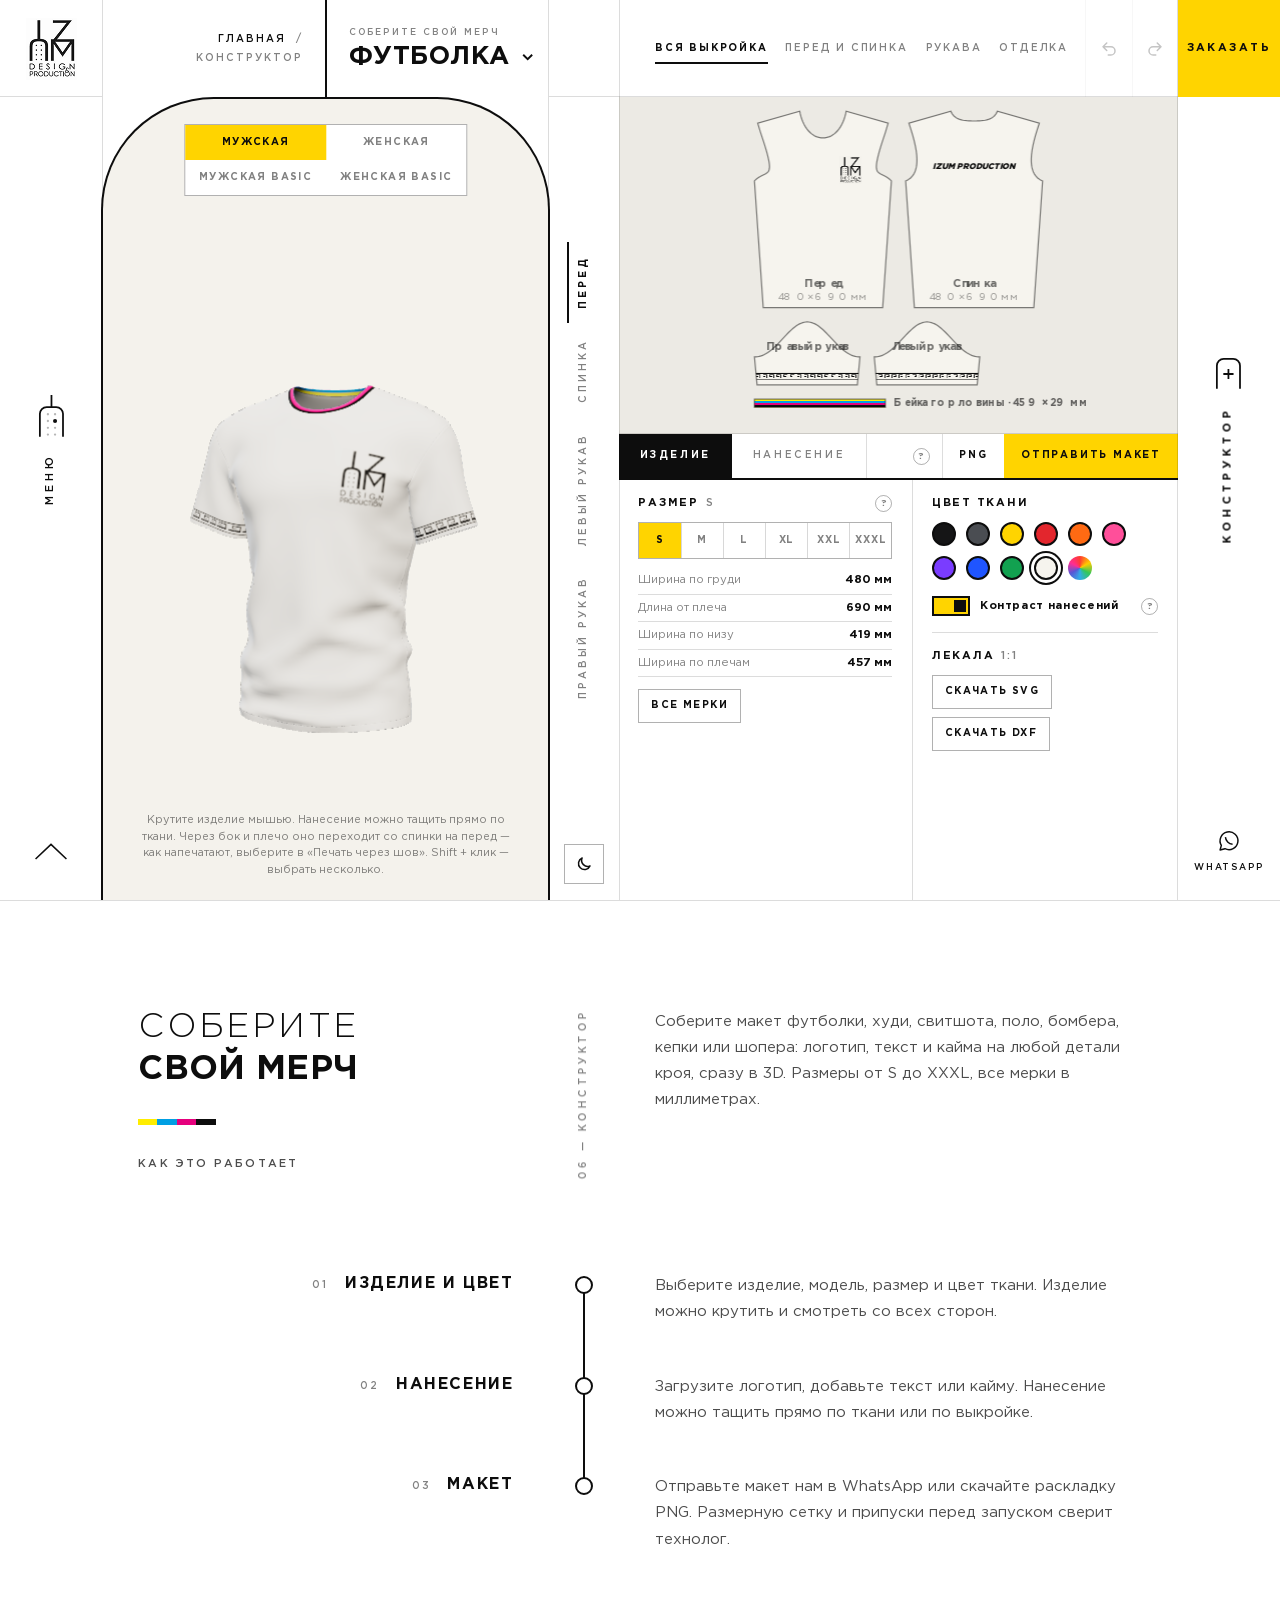
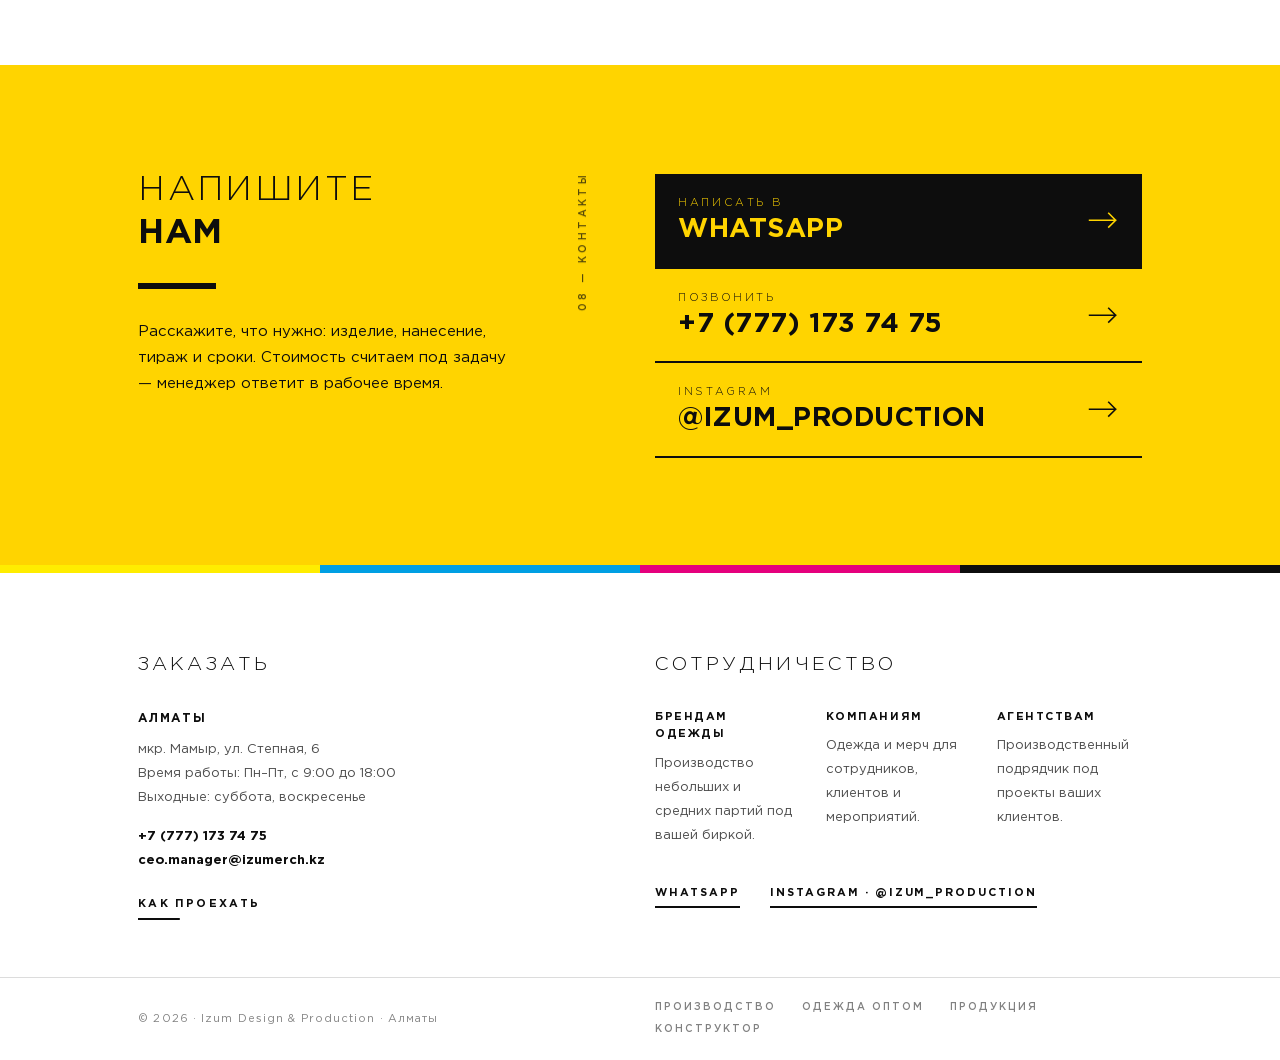
==== commit 45fbfe10: "Конструктор: пустая колонка настроек занята зоной загрузки Пока нанесение не выбрано, правая колонка" ====
--- a/constructor.html
+++ b/constructor.html
@@ -13,7 +13,7 @@
   <link rel="preload" href="fonts/GothamPro-Light.woff2" as="font" type="font/woff2" crossorigin>
   <link rel="stylesheet" href="css/site.css?v=1119a">
   <link rel="stylesheet" href="css/pages.css?v=1119a">
-  <link rel="stylesheet" href="css/constructor.css?v=1119a">
+  <link rel="stylesheet" href="css/constructor.css?v=1119c">
   <script type="importmap">{ "imports": { "three": "./js/vendor/three.module.min.js" } }</script>
 </head>
 <body class="mk-page" data-theme="light" data-page="5">
@@ -150,9 +150,7 @@
         <div class="mk-bar">
           <div class="mk-ptabs" role="tablist" aria-label="Раздел настроек">
             <button type="button" role="tab" id="tabItem" data-pane="item" aria-controls="paneItem" aria-selected="true" class="on">Изделие</button>
-            <button type="button" role="tab" id="tabPrint" data-pane="print" aria-controls="panePrint" aria-selected="false">Нанесение</button>
-            <button type="button" role="tab" id="tabEdit" class="mk-nar" data-pane="edit" aria-controls="panePrint" aria-selected="false">Настройки</button>
-          </div>
+            <button type="button" role="tab" id="tabPrint" data-pane="print" aria-controls="panePrint" aria-selected="false">Нанесение</button>          </div>
           <div class="mk-acts">
             <span class="mk-tip mk-tip-r" tabindex="0" role="note" aria-label="О лекалах и размерах">?<span class="mk-tipbox">
               <span id="noteSizes">Лекала построены по 3D-модели: детали симметричны, сшиваемые срезы равны по длине. Размерная сетка и припуски на швы типовые — перед запуском в работу их сверит технолог.</span>
@@ -175,9 +173,6 @@
                 <summary class="mk-btn mk-ghost">Все мерки</summary>
                 <dl class="mk-chart" id="chartMore"></dl>
               </details>
-              <span class="mk-cap">Лекала</span>
-              <a class="mk-btn mk-ghost" id="lekSvg" download title="Лекала в натуральную величину, SVG">SVG</a>
-              <a class="mk-btn mk-ghost" id="lekDxf" download title="Лекала в натуральную величину, DXF">DXF</a>
             </div>
           </div>
 
@@ -188,6 +183,14 @@
               <label class="mk-switch"><input type="checkbox" id="contrast" role="switch" checked><span>Контраст нанесений</span></label>
               <span class="mk-tip mk-tip-r" tabindex="0" role="note" aria-label="О контрасте нанесений">?<span class="mk-tipbox">Нанесение, которое сливается с тканью (жёлтый узор на белой, белый знак на жёлтой), печатается чёрным или белым. Выключите, чтобы оставить свои цвета.</span></span>
             </div>
+            <!-- лекала выбранного размера; у изделий без размерного ряда (скрыт #sizeBox) блок прячется стилями -->
+            <div class="mk-lek">
+              <h2>Лекала <b>1:1</b></h2>
+              <div class="mk-add">
+                <a class="mk-btn mk-ghost" id="lekSvg" download title="Лекала в натуральную величину, SVG">Скачать SVG</a>
+                <a class="mk-btn mk-ghost" id="lekDxf" download title="Лекала в натуральную величину, DXF">Скачать DXF</a>
+              </div>
+            </div>
           </div>
         </div>
 
@@ -196,7 +199,7 @@
           <div class="mk-side">
             <div class="mk-group">
               <div class="mk-new" role="group" aria-label="Добавить нанесение">
-                <label class="mk-drop" id="drop" title="Загрузить изображения или перетащить файлы в это окно">
+                <label class="mk-drop" id="drop" title="Загрузить изображение: логотип, принт или фото. Файл можно перетащить прямо в окно" aria-label="Загрузить изображение">
                   <input type="file" id="file" accept="image/png,image/jpeg,image/webp,image/svg+xml" multiple hidden>
                   <svg viewBox="0 0 24 24" aria-hidden="true"><path d="M12 16V5M7 10l5-5 5 5M5 19h14"/></svg>
                   <span><b>Изображение</b></span>
@@ -218,7 +221,15 @@
           </div>
 
           <div class="mk-main">
-            <p class="mk-empty">Выберите нанесение — на изделии, на выкройке или в списке слоёв. Здесь появятся его настройки: размер, деталь, поворот, цвет.</p>
+            <!-- пока ничего не выбрано, колонка настроек занята делом: крупная зона загрузки изображения -->
+            <div class="mk-empty">
+              <label class="mk-zone" for="file">
+                <svg viewBox="0 0 24 24" aria-hidden="true"><path d="M12 16V5M7 10l5-5 5 5M5 19h14"/></svg>
+                <b>Загрузите изображение</b>
+                <span>Логотип, принт или фото — PNG, JPG, WebP, SVG. Файл можно перетащить прямо в окно.</span>
+              </label>
+              <p class="mk-note">Чтобы настроить нанесение, выберите его на изделии, на выкройке или в списке слоёв — настройки появятся здесь.</p>
+            </div>
 
             <div class="mk-group" id="multi" hidden>
               <h2><span id="multiTitle">Выбрано</span><span class="mk-tip mk-tip-r" tabindex="0" role="note" aria-label="О выравнивании">?<span class="mk-tipbox">Выравнивание считается от детали: на разных деталях «по верху» — на одной высоте, на двух рукавах — на одном расстоянии от низа и от переда.</span></span></h2>
@@ -370,7 +381,7 @@
   </div>
 
   <script src="js/site.js?v=1119a"></script>
-  <script src="js/mk-panel.js?v=1119a" defer></script>
+  <script src="js/mk-panel.js?v=1119b" defer></script>
   <script type="module" src="js/constructor.js?v=1118c"></script>
 </body>
 </html>
--- a/css/constructor.css
+++ b/css/constructor.css
@@ -40,8 +40,9 @@
 /* ---------- Раскладка: знак ---------- */
 /* --mk-h — высота рабочего поля (экран), --mk-pat — доля выкройки в нём. Настройки занимают остальное. Если вкладке
    нужно больше (много слоёв), она сначала забирает место у выкройки — до 170px, — и только потом поле становится
-   выше экрана. Поэтому у .mk не height, а min-height, а строки заданы через minmax. */
-.mk { --mk-h: max(100svh, 660px); --mk-pat: .42; position: relative; display: grid; grid-template-columns: var(--grid); grid-template-rows: var(--hh) minmax(170px, 1fr) minmax(calc((var(--mk-h) - var(--hh)) * (1 - var(--mk-pat))), max-content); min-height: var(--mk-h); color: var(--mk-fg); container-type: inline-size; }
+   выше экрана. Поэтому у .mk не height, а min-height, а строки заданы через minmax. На высоком окне настройкам
+   по умолчанию не больше 520px — остальное достаётся выкройке. */
+.mk { --mk-h: max(100svh, 660px); --mk-pat: .42; position: relative; display: grid; grid-template-columns: var(--grid); grid-template-rows: var(--hh) minmax(170px, 1fr) minmax(min(calc((var(--mk-h) - var(--hh)) * (1 - var(--mk-pat))), 520px), max-content); min-height: var(--mk-h); color: var(--mk-fg); container-type: inline-size; }
 .mk > * { --C: calc(100cqw - 2 * var(--rail)); }
 .mk::before { content: ""; grid-column: 1; grid-row: 1; border-bottom: 1px solid var(--hair); }
 .mk::after { content: ""; grid-column: 3 / -1; grid-row: 1; border-bottom: 1px solid var(--hair); }
@@ -129,8 +130,20 @@
 .mk-note { font-size: 11px; line-height: 1.55; color: var(--mk-mute); }
 .mk-head { display: flex; align-items: center; justify-content: space-between; gap: 10px; margin-bottom: 10px; }
 .mk-head h2 { margin: 0; }
-.mk-empty { max-width: 36ch; padding: 16px 0; font-size: 12px; line-height: 1.65; color: var(--mk-mute); }
+/* пока нанесение не выбрано, колонка настроек — зона загрузки изображения во всю её высоту */
+.mk-main { display: flex; flex-direction: column; }
+.mk-empty { flex: 1; display: flex; flex-direction: column; gap: 10px; padding: 14px 0 16px; }
 .mk-main:has(#props:not([hidden]), #multi:not([hidden])) .mk-empty { display: none; }
+.mk-zone { flex: 1; min-height: 132px; display: flex; flex-direction: column; align-items: center; justify-content: center; gap: 9px; padding: 18px 16px; border: 1px dashed var(--mk-edge); text-align: center; cursor: pointer; transition: border-color .2s, background .2s; }
+.mk-zone:hover { border-color: var(--mk-fg); background: var(--mk-soft); }
+.mk-zone svg { width: 34px; height: 34px; fill: none; stroke: currentColor; stroke-width: 1.6; stroke-linecap: square; transition: transform .35s var(--ease); }
+.mk-zone:hover svg { transform: translateY(-4px); }
+.mk-zone b { font-weight: 700; font-size: 11px; letter-spacing: .16em; text-transform: uppercase; }
+.mk-zone span { max-width: 32ch; font-size: 11px; line-height: 1.5; color: var(--mk-mute); }
+/* лекала — под цветом ткани; у изделий без размерного ряда не показываются */
+.mk-lek { margin-top: 16px; padding-top: 14px; border-top: 1px solid var(--mk-line); }
+.mk-pane:has(#sizeBox[hidden]) .mk-lek { display: none; }
+#paneItem:has(#sizeBox[hidden]) { grid-template-columns: minmax(0, 1fr); }   /* без размерного ряда цвет ткани занимает всю ширину */
 .mk-line { display: flex; align-items: center; justify-content: space-between; gap: 10px; margin-top: 16px; }
 .mk-cap { margin-bottom: 8px; font-weight: 500; font-size: 9.5px; letter-spacing: .16em; text-transform: uppercase; color: var(--mk-mute); }
 .mk-add .mk-cap { align-self: center; margin: 0 0 0 auto; }
@@ -145,8 +158,6 @@
   .mk-pane > * + * { border-left: 1px solid var(--mk-line); }
   .mk-pane > [hidden] + * { border-left: 0; }
   .mk-pane > .mk-group { border-bottom: 0; }
-  .mk-panel[data-pane="edit"] #panePrint { display: grid; }   /* «Настройки» — вкладка узкого экрана; на широком это та же «Нанесение» */
-  .mk-nar { display: none; }
   /* семь слоёв и больше — строки в одну линию */
   .mk-layers:has(li:nth-child(7)) { gap: 3px; }
   .mk-layers:has(li:nth-child(7)) li { grid-template-columns: 20px minmax(0, 1fr) auto; padding: 2px 4px; }
@@ -172,7 +183,7 @@
 .mk-ghost { border-width: 1px; border-color: var(--mk-edge); background: transparent; color: var(--mk-fg); }
 .mk-ghost:hover { border-color: var(--mk-fg); background: var(--mk-fg); color: var(--mk-bg); }
 .mk-panel .mk-btn { min-height: 34px; padding: 0 12px; letter-spacing: .14em; }
-.mk-new { display: grid; grid-template-columns: 1fr 1fr; gap: 6px; }
+.mk-new { display: grid; grid-template-columns: 38px minmax(0, 1fr) minmax(0, 1fr); gap: 6px; }
 .mk-new .mk-btn::before { content: "+"; margin-right: 7px; font-weight: 500; font-size: 14px; line-height: 1; letter-spacing: 0; }
 
 /* переключатели-сегменты */
@@ -203,10 +214,17 @@
 .mk-switch input:focus-visible { outline: 2px solid var(--mk-fg); outline-offset: 3px; }
 
 /* загрузка изображений */
-.mk-drop { grid-column: 1 / -1; display: flex; align-items: center; justify-content: center; gap: 10px; min-height: 38px; padding: 0 12px; border: 1px dashed var(--mk-edge); cursor: pointer; transition: border-color .2s, background .2s; }
+/* три кнопки добавления в одну строку: загрузка — значком (подпись — на широкой колонке и на телефоне) */
+.mk-drop { display: flex; align-items: center; justify-content: center; gap: 10px; min-height: 34px; border: 1px dashed var(--mk-edge); cursor: pointer; transition: border-color .2s, background .2s; }
 .mk-drop:hover { border-color: var(--mk-fg); background: var(--mk-soft); }
 .mk-drop svg { flex: none; width: 18px; height: 18px; fill: none; stroke: currentColor; stroke-width: 2; stroke-linecap: square; }
+.mk-drop span { display: none; }
 .mk-drop span b { font-weight: 700; font-size: 10px; letter-spacing: .14em; text-transform: uppercase; color: var(--mk-fg); }
+@media (min-width: 1700px) {
+  .mk-new { grid-template-columns: auto minmax(0, 1fr) minmax(0, 1fr); }
+  .mk-drop { padding: 0 14px; }
+  .mk-drop span { display: inline; }
+}
 .mk-libbox { margin-top: 12px; }
 .mk-libbox:has(.mk-lib:empty) { display: none; }
 .mk-lib { display: grid; grid-template-columns: repeat(5, 1fr); gap: 8px; }
@@ -330,22 +348,63 @@
   .mk-hint { display: none; }
   #tools3d { bottom: 22px; }
 }
-@media (min-width: 901px) and (max-width: 1240px) and (min-height: 761px) {
-  .mk { --mk-pat: .38; }   /* в одну колонку «Изделию» нужно чуть больше высоты */
-}
-@media (min-width: 901px) and (max-width: 1240px) {
-  /* узкая колонка M: в одну колонку, а настройки выбранного нанесения — отдельной третьей вкладкой */
+/* Высокое окно (от 1200px): места хватает на всё — вкладок нет, «Изделие» и «Нанесение» видны сразу, друг под другом. */
+@media (min-width: 1024px) and (min-height: 1200px) {
+  .mk-panel { grid-template-rows: auto auto minmax(0, 1fr); }
+  .mk-panel[data-pane] #paneItem, .mk-panel[data-pane] #panePrint { display: grid; }
+  .mk-ptabs { display: none; }
+  .mk-bar::before { content: "Настройки макета"; align-self: center; padding: 0 clamp(14px, 1.5vw, 22px); font-weight: 700; font-size: 10px; letter-spacing: .26em; text-transform: uppercase; white-space: nowrap; }
+  .mk-pane::before { content: attr(data-t); grid-column: 1 / -1; padding: 13px clamp(14px, 1.5vw, 22px) 11px; border-bottom: 1px solid var(--mk-line); font-weight: 500; font-size: 10px; letter-spacing: .3em; text-transform: uppercase; color: var(--mk-mute); }
+  .mk-panel .mk-pane::before { padding-inline: clamp(14px, 1.5vw, 22px); }
+  .mk-pane > :first-child { border-left: 0; }
+  #panePrint { border-top: 2px solid var(--mk-fg); }
+}
+/* Колонка M средней ширины (окно 1024–1260px): слои и настройки по-прежнему рядом, в две колонки, но плотнее */
+@media (min-width: 1024px) and (max-width: 1260px) {
+  #panePrint { grid-template-columns: minmax(0, 1fr) minmax(0, 1fr); }
+  .mk-panel .mk-pane > *, .mk-panel .mk-pane::before { padding-inline: 14px; }
+  .mk-bar::before { padding: 0 14px; }
+  .mk-rows { column-gap: 12px; }
+  .mk-rows > [data-for="text"] { grid-column: 1 / -1; }
+  .mk-seg button { letter-spacing: .04em; }
+  .mk-layers .lb button { width: 21px; }
+  .mk-ptabs button { padding: 0 14px; letter-spacing: .2em; }
+  .mk-act { padding: 0 12px; letter-spacing: .14em; }
+  .mk-add { gap: 6px; }
+  #paneItem .mk-btn { padding: 0 7px; letter-spacing: .06em; }
+  .mk-line { flex-wrap: wrap; }
+  #pMode button, #pPair button { flex: 1 1 auto; padding-inline: 5px; white-space: nowrap; }
+  .mk-inks { gap: 6px; }
+  .mk-tools span { display: none; }   /* арка узкая: панель над нанесением без подписи, иначе она шире арки */
+}
+@media (min-width: 1024px) and (max-width: 1119px) {
+  .mk-panel .mk-pane > *, .mk-panel .mk-pane::before { padding-inline: 12px; }
+  .mk-bar::before { padding: 0 12px; letter-spacing: .16em; }
+  .mk-rows { column-gap: 10px; }
+  .mk-seg button { font-size: 9px; letter-spacing: .02em; }
+  .mk-wid { display: none; }
+  .mk-bar { gap: 0; }
+  .mk-ptabs button { padding: 0 12px; letter-spacing: .14em; }
+  .mk-act { padding: 0 10px; letter-spacing: .1em; }
+  .mk-acts .mk-tip { margin-right: 8px; }
+}
+/* Узкая колонка M (окно до 1024px): вкладки те же, но части вкладки идут друг под другом; не хватит высоты — поле растёт */
+@media (min-width: 901px) and (max-width: 1023px) {
+  .mk-tools span { display: none; }
+  .mk-new { grid-template-columns: auto minmax(0, 1fr) minmax(0, 1fr); }
+  .mk-drop { padding: 0 14px; }
+  .mk-drop span { display: inline; }
+  .mk-zone { display: none; }   /* колонка одна: загрузка уже есть подписанной кнопкой над слоями */
   #paneItem, #panePrint { grid-template-columns: minmax(0, 1fr); align-content: start; }
   .mk-pane > * + * { border-left: 0; border-top: 1px solid var(--mk-line); }
   .mk-pane > [hidden] + * { border-top: 0; }
-  .mk-nar { display: block; }
   .mk-wid { display: none; }
-  .mk-panel[data-pane="print"] .mk-main, .mk-panel[data-pane="edit"] .mk-side { display: none; }
-  .mk-panel[data-pane="edit"] .mk-main { border-top: 0; }
   .mk-bar { gap: 0; }
-  .mk-ptabs button { padding: 0 10px; letter-spacing: .12em; }
+  .mk-ptabs button { padding: 0 12px; letter-spacing: .14em; }
   .mk-act { padding: 0 10px; letter-spacing: .1em; }
   .mk-acts .mk-tip { margin-right: 8px; }
+}
+@media (min-width: 901px) and (max-width: 1240px) {
   .mk-top .crumbs { display: none; }
   .mk-top { grid-template-columns: 1fr; }
   .mk-title { padding: 0 var(--in) 0 calc(50% + 16px); }
@@ -401,6 +460,10 @@
   .mk-side .mk-group:last-child { border-bottom: 1px solid var(--mk-line); }
   .mk-row input[type="text"], .mk-row select { height: 40px; }
   .mk-panel .mk-btn { min-height: 44px; }
+  .mk-new { grid-template-columns: 1fr 1fr; }
+  .mk-drop { grid-column: 1 / -1; min-height: 44px; }
+  .mk-drop span { display: inline; }
+  .mk-zone { display: none; }
   .mk-tipbox, .mk-more > dl { max-width: calc(100vw - 2 * var(--rail) - 8px); }
   .mk-dropmsg { inset: calc(var(--hh) + 8px) 8px 8px; }
 }
